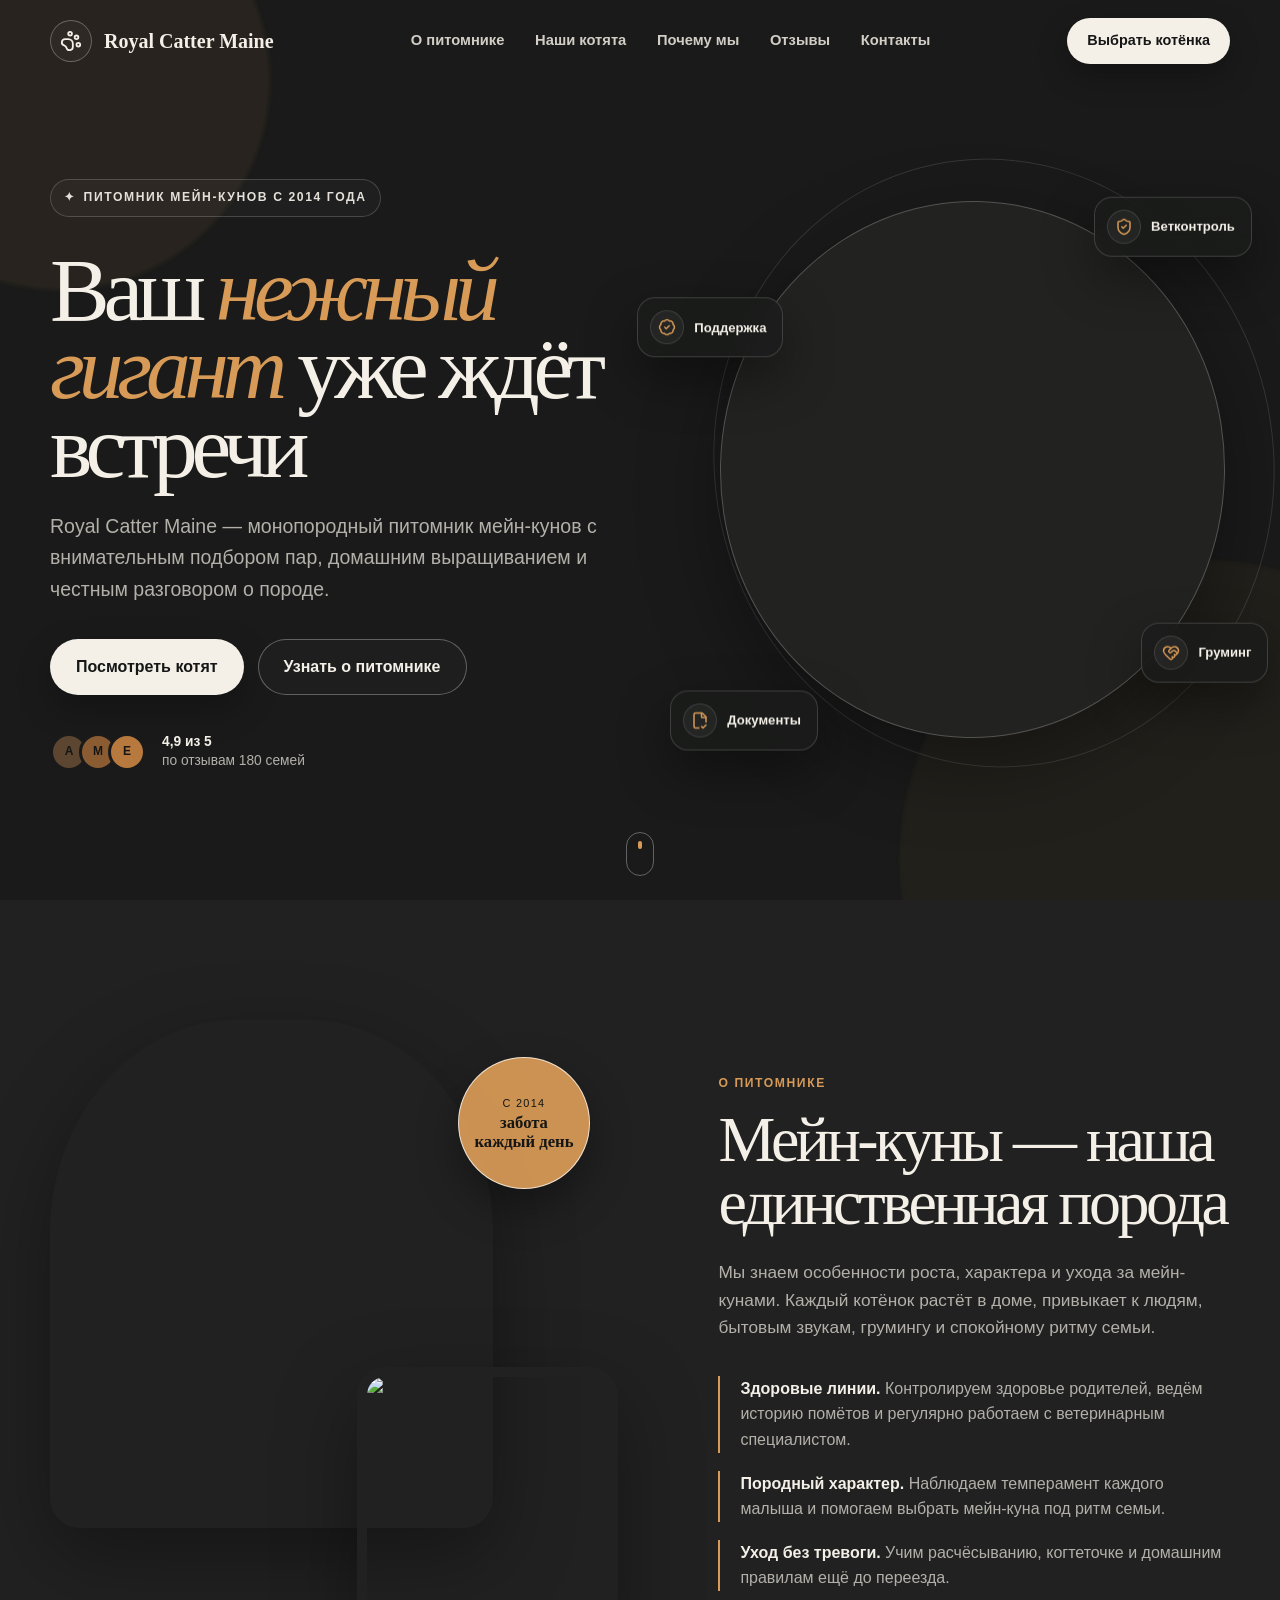
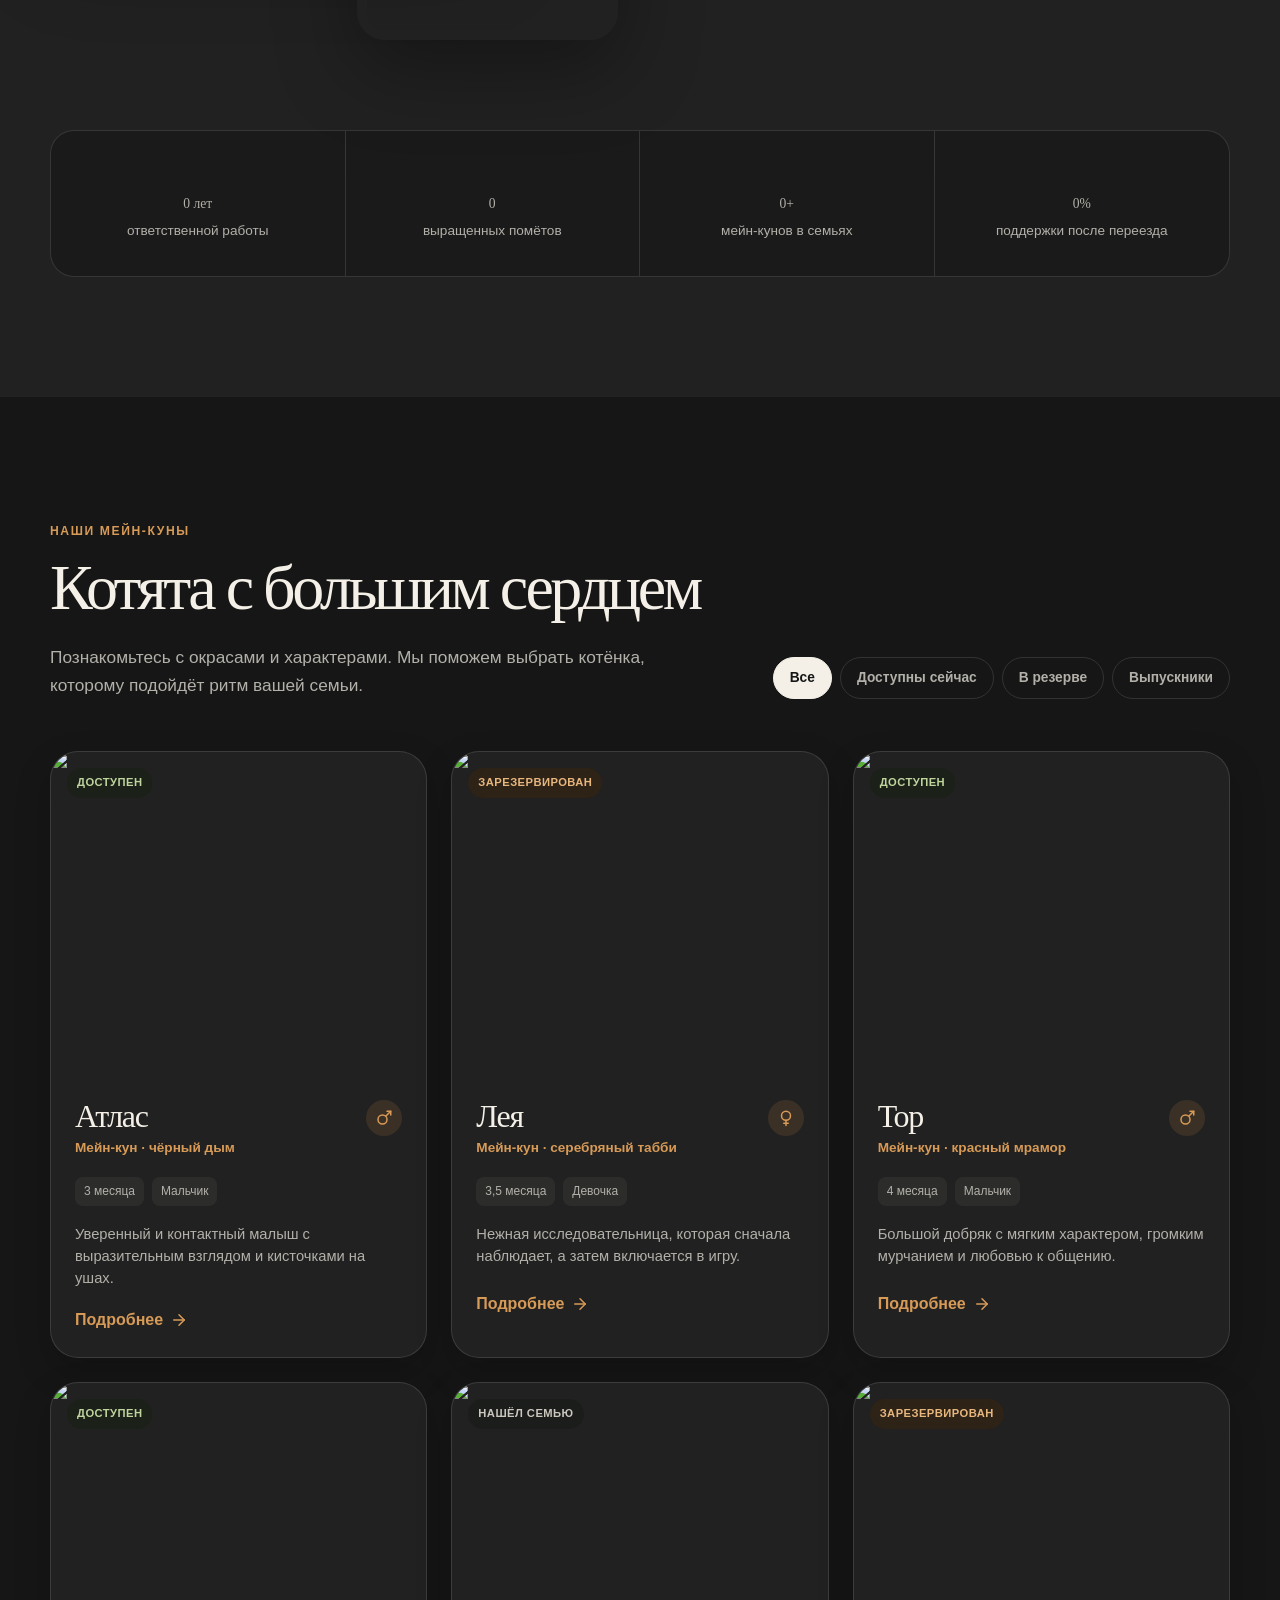
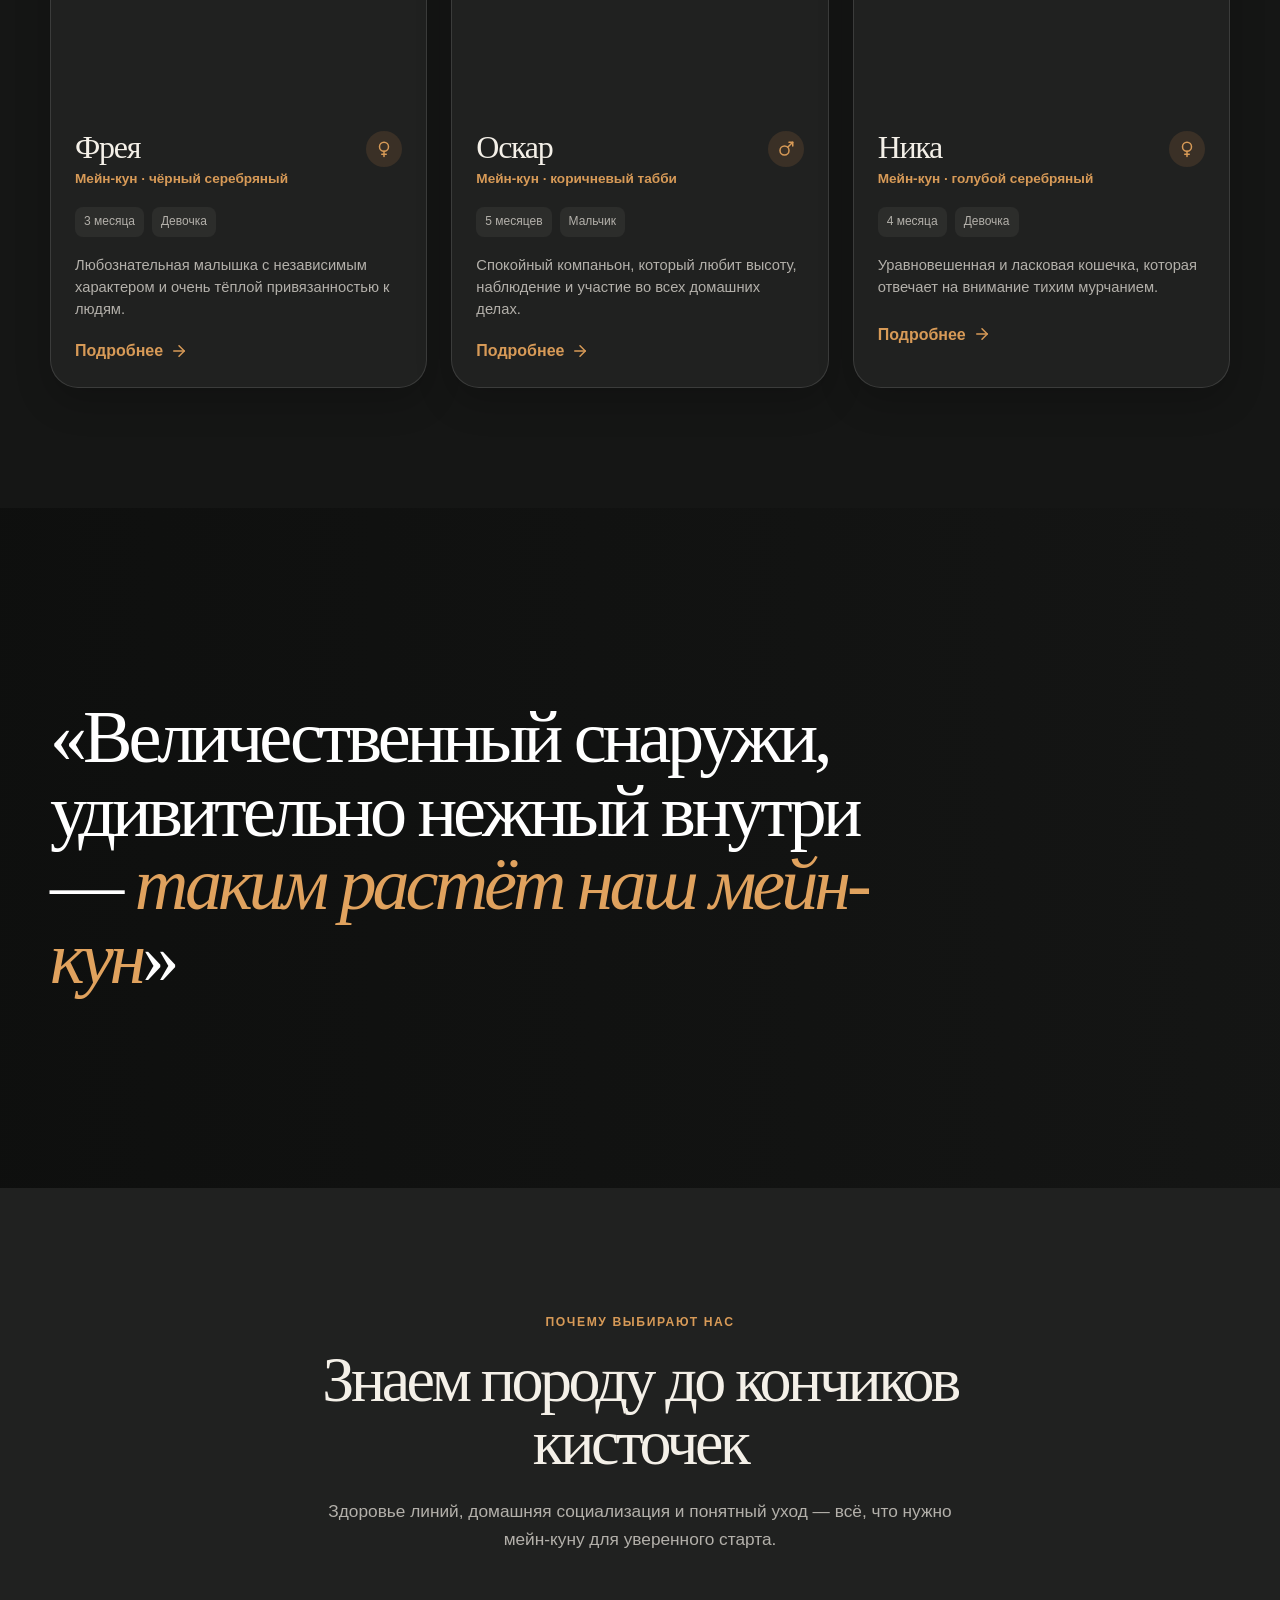
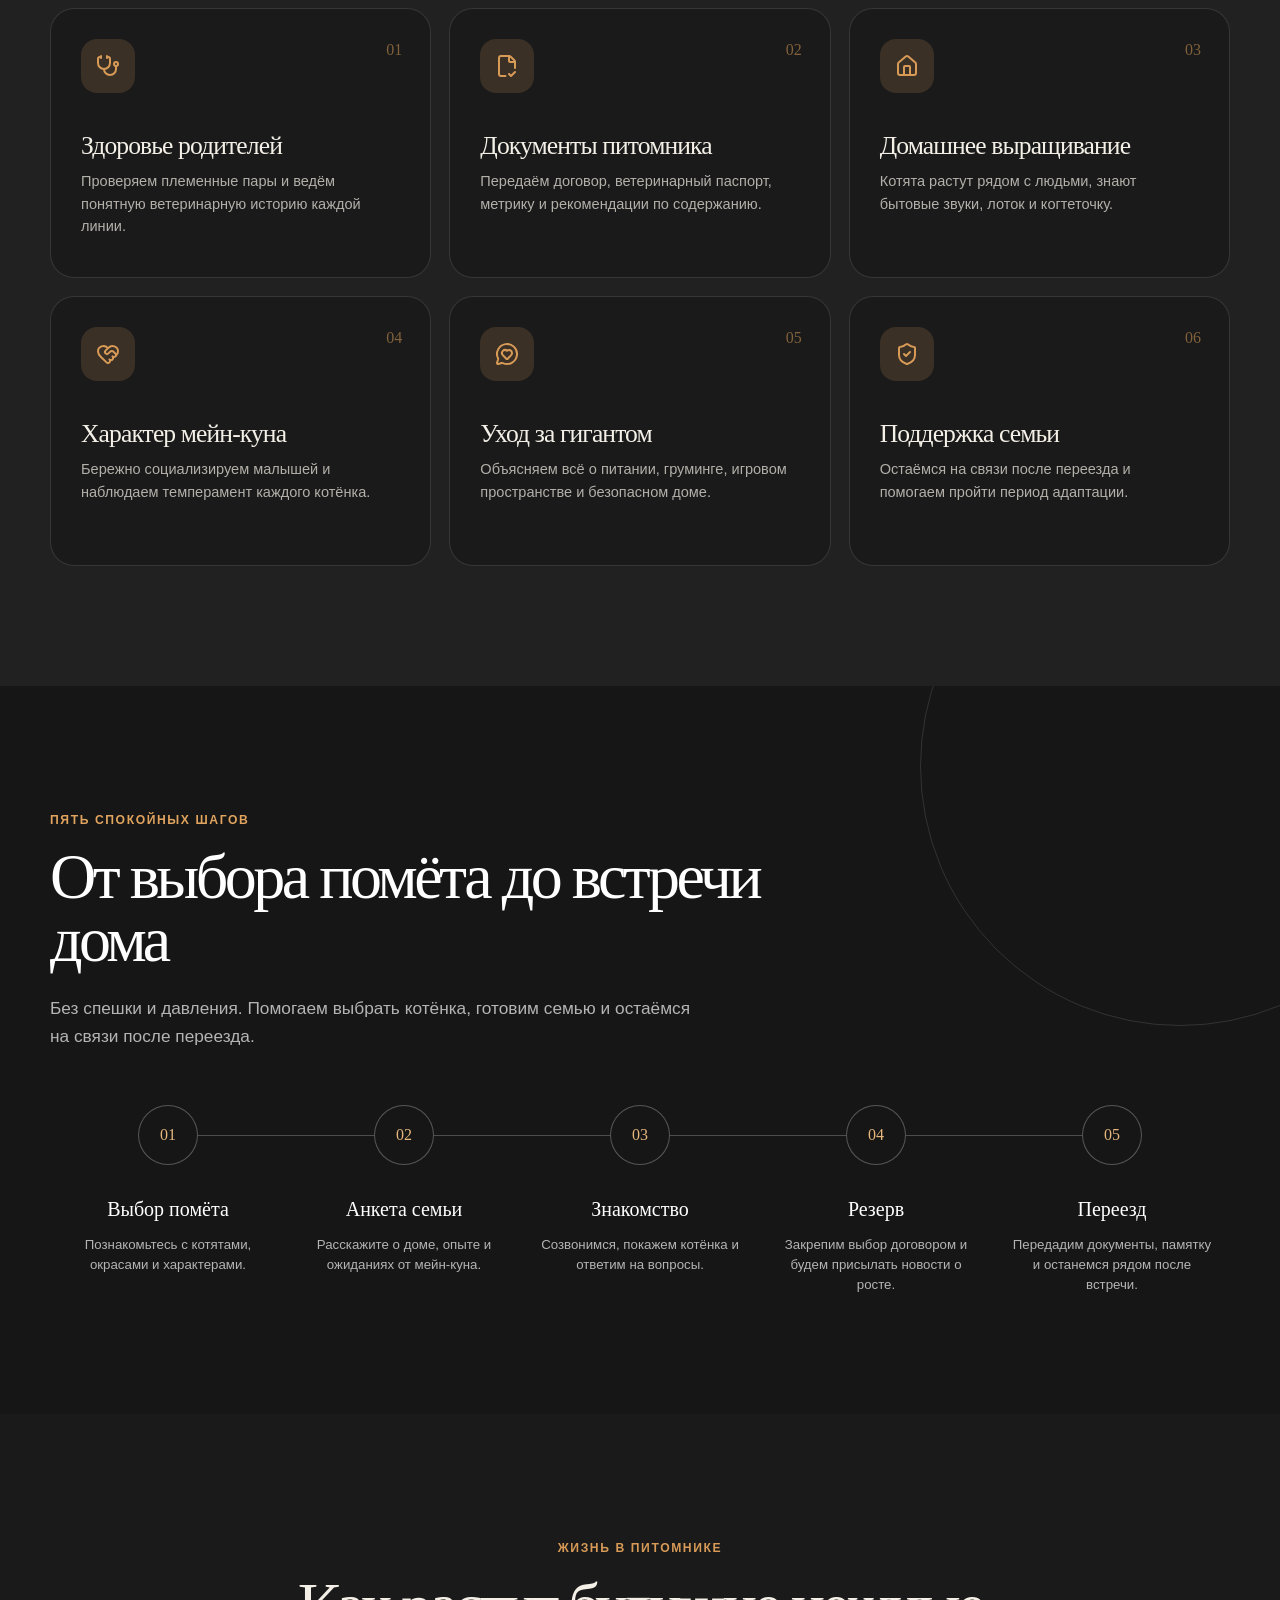
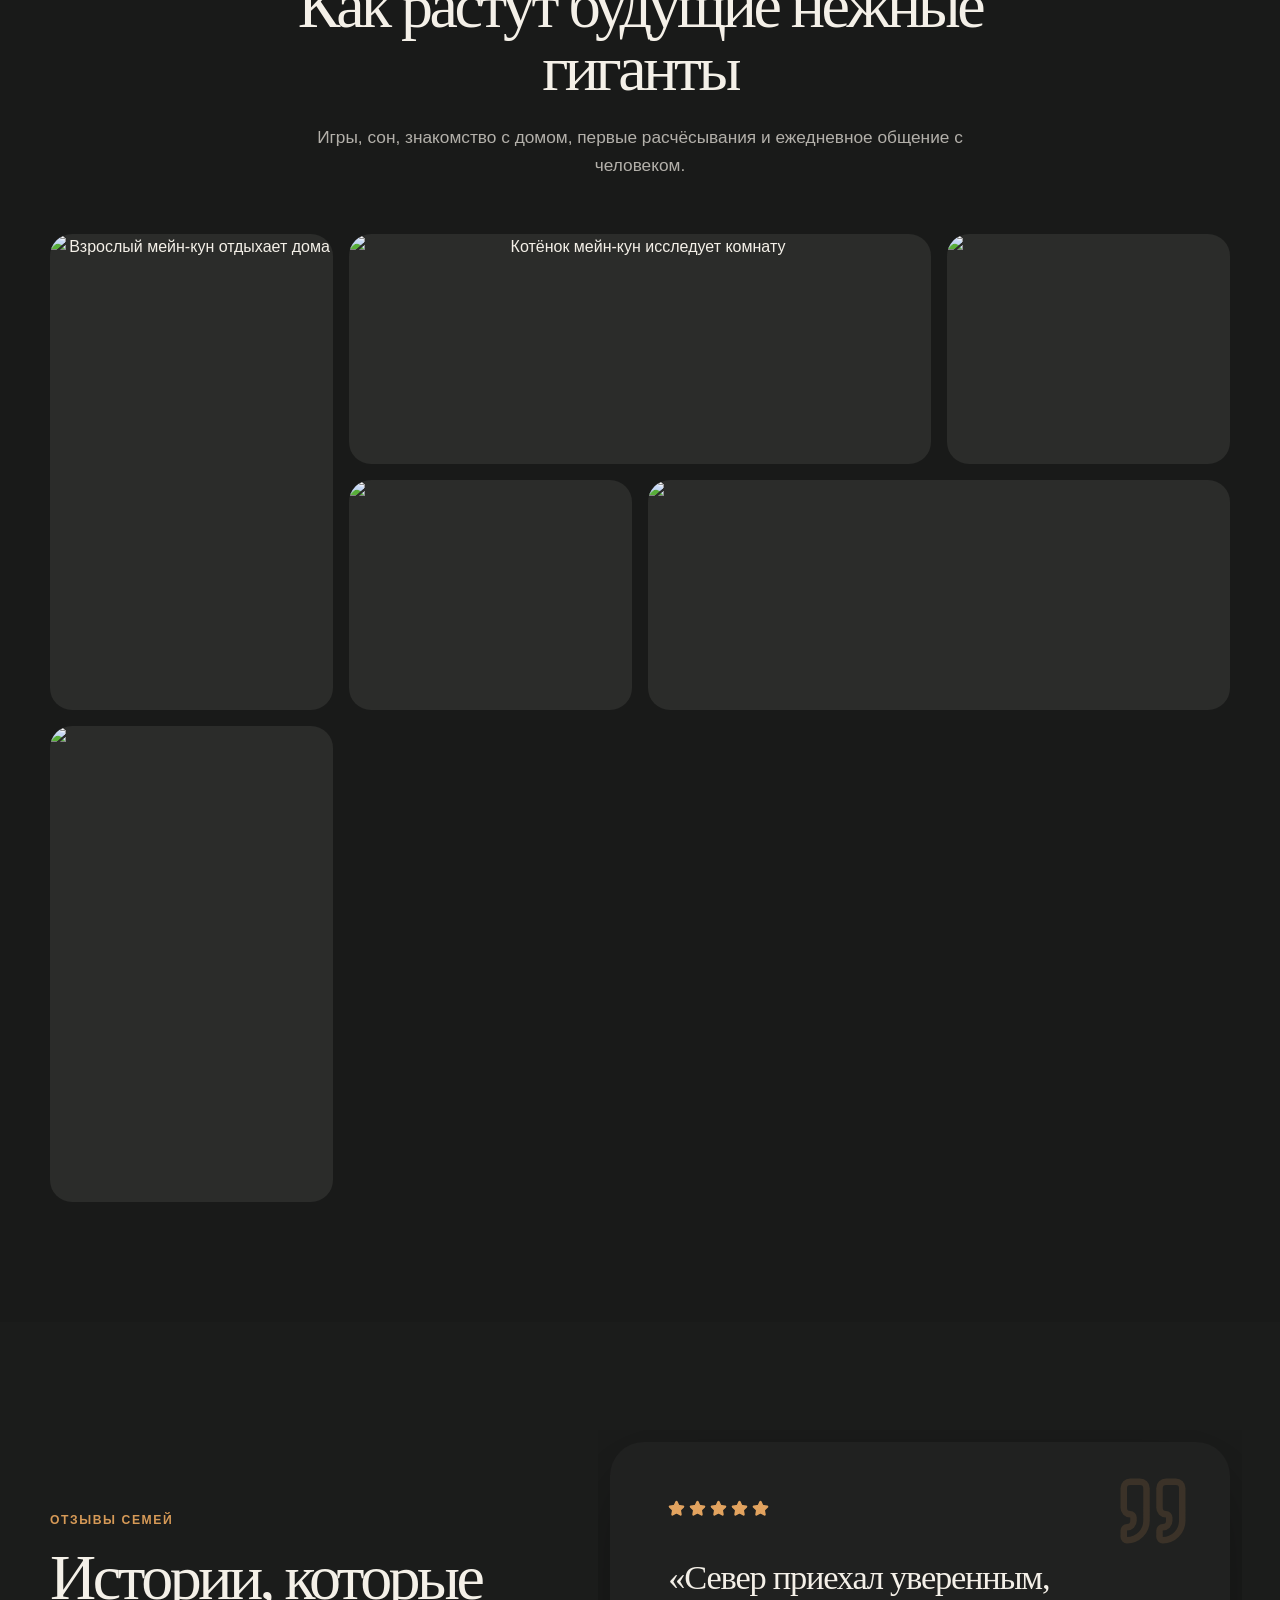
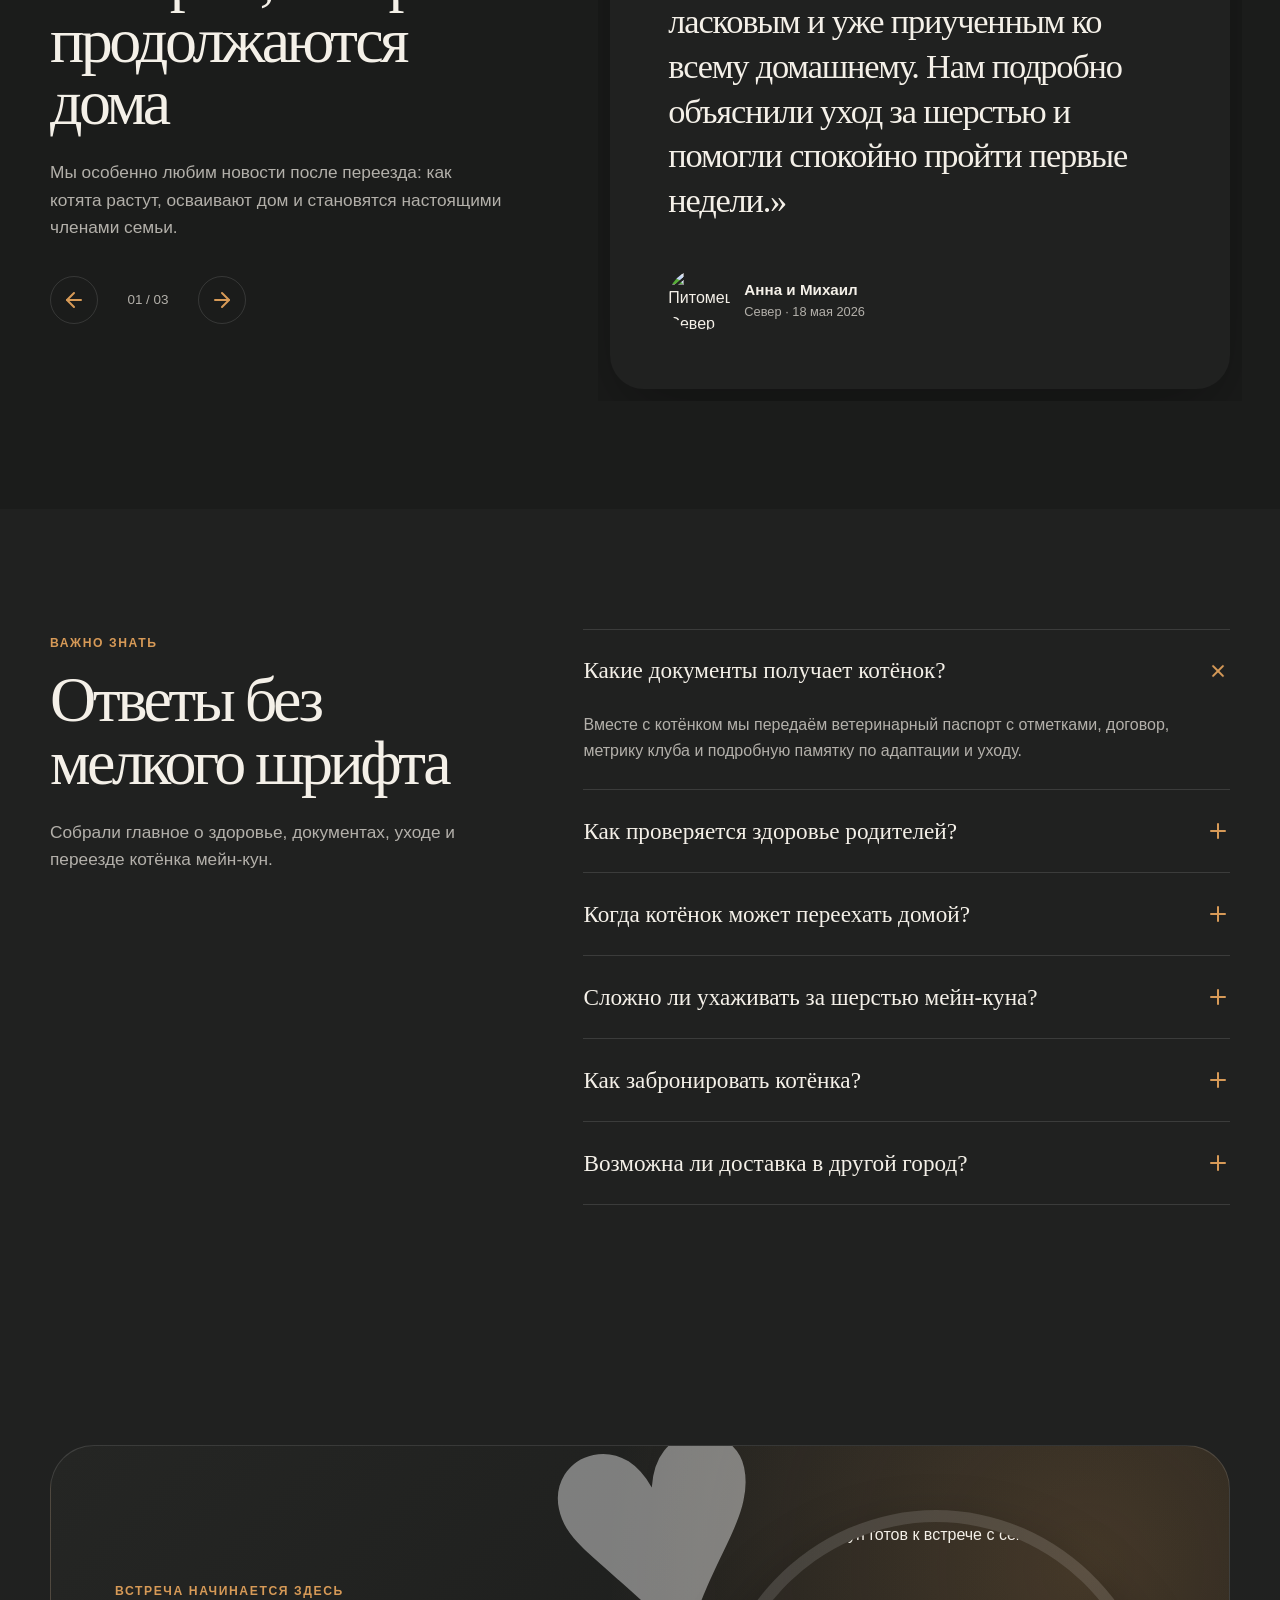
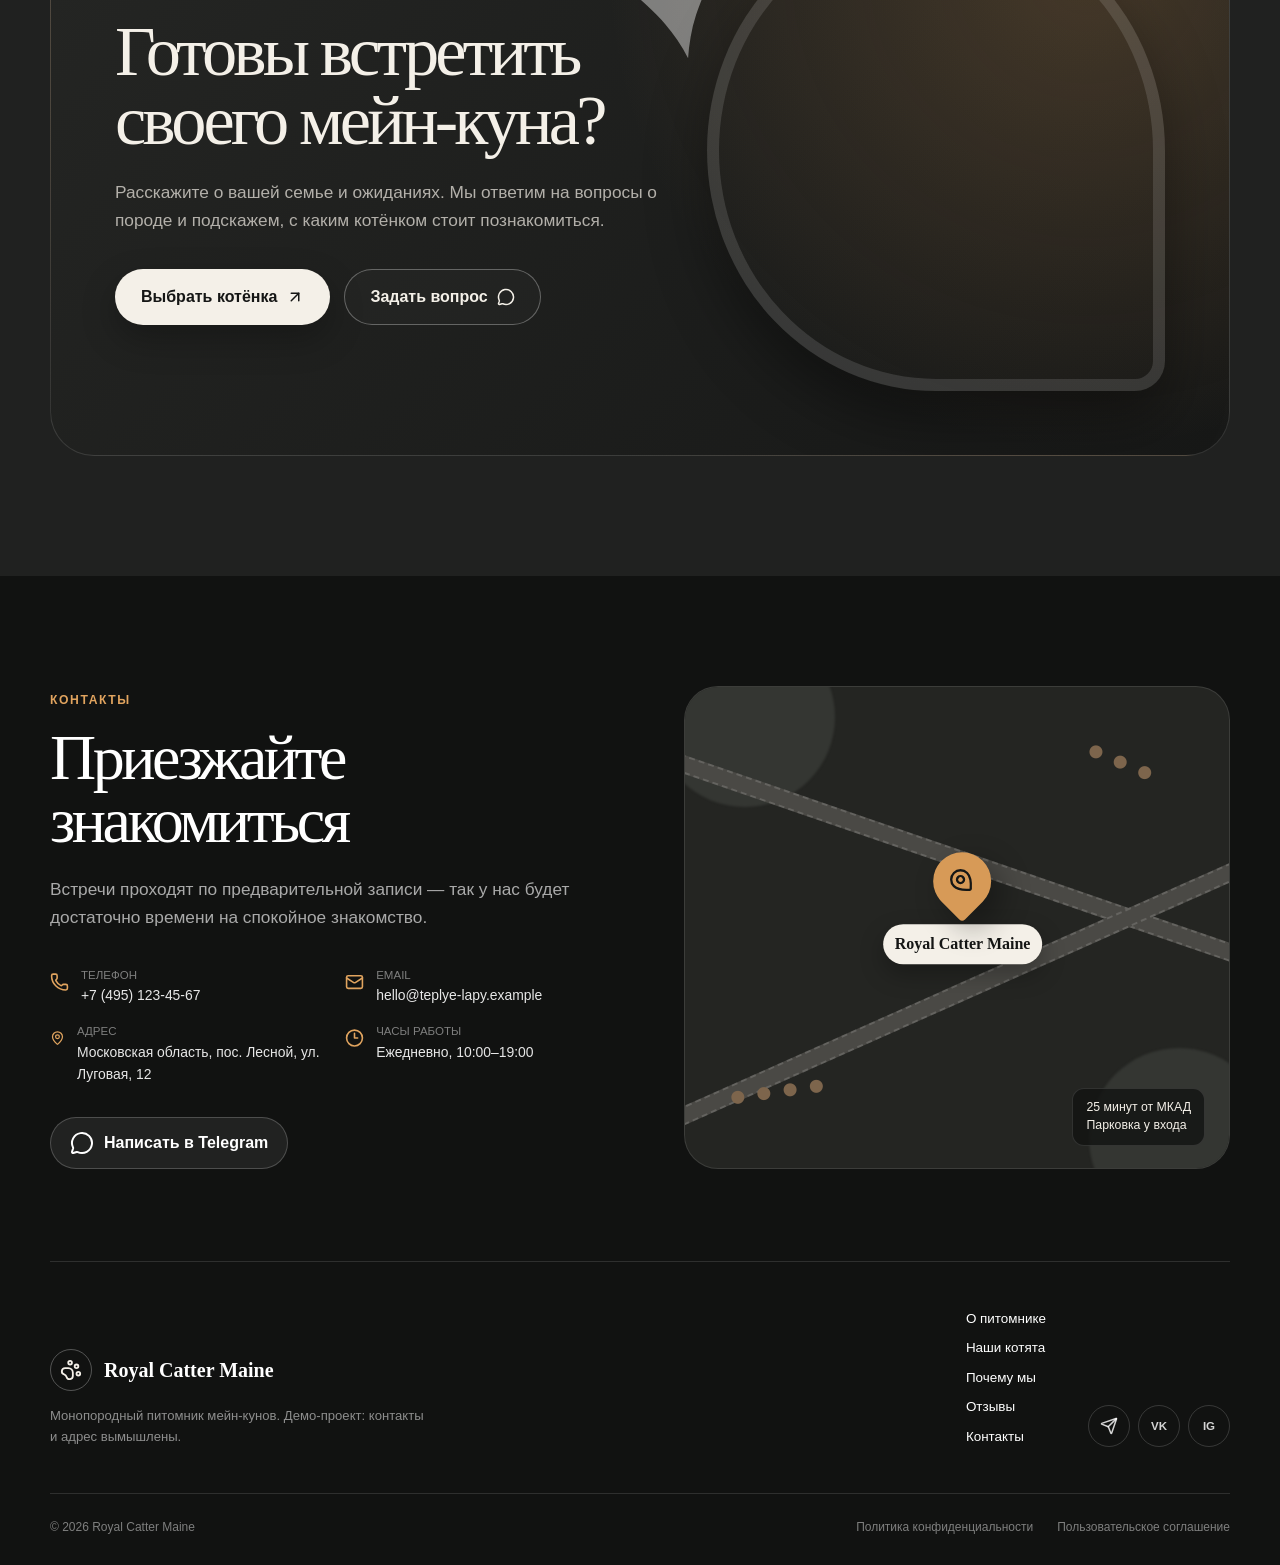
==== index.html @ 8b3bff28 "Deploy Royal Catter Maine" ====
<!DOCTYPE html><html lang="ru"><head><meta charSet="utf-8"/><meta name="viewport" content="width=device-width, initial-scale=1"/><link rel="preload" as="image" href="https://images.unsplash.com/photo-1641824974472-c140c0a6e0ed?auto=format&amp;fit=crop&amp;w=1600&amp;q=90"/><link rel="stylesheet" href="/_next/static/chunks/3-qk1vy43hjuf.css" data-precedence="next"/><link rel="preload" as="script" fetchPriority="low" href="/_next/static/chunks/0j26lma3aa78p.js"/><script src="/_next/static/chunks/0e05ajtoclg9b.js" async=""></script><script src="/_next/static/chunks/0fvlzhjak4cjh.js" async=""></script><script src="/_next/static/chunks/3pox9vfazaclk.js" async=""></script><script src="/_next/static/chunks/turbopack-35wu3i5xh6fse.js" async=""></script><script src="/_next/static/chunks/0infu542v4ts_.js" async=""></script><script src="/_next/static/chunks/0fu4-wo-bkxs1.js" async=""></script><script src="/_next/static/chunks/42aediyfk06_d.js" async=""></script><script src="/_next/static/chunks/0hacoaced9e3k.js" async=""></script><title>Royal Catter Maine — питомник мейн-кунов</title><meta name="description" content="Монопородный питомник мейн-кунов: здоровые линии, домашнее выращивание, документы и поддержка семьи после переезда котёнка."/><meta name="keywords" content="питомник мейн-кунов,котята мейн-кун,мейн-кун,Maine Coon,Royal Catter Maine"/><meta property="og:title" content="Royal Catter Maine — питомник мейн-кунов"/><meta property="og:description" content="Познакомьтесь с котятами мейн-кун и выберите своего нежного гиганта."/><meta property="og:locale" content="ru_RU"/><meta property="og:image" content="https://patheticpassion34-hue.github.io/royal-catter-maine-preview.png"/><meta property="og:image:width" content="1731"/><meta property="og:image:height" content="909"/><meta property="og:image:alt" content="Royal Catter Maine — питомник мейн-кунов"/><meta property="og:type" content="website"/><meta name="twitter:card" content="summary_large_image"/><meta name="twitter:title" content="Royal Catter Maine — питомник мейн-кунов"/><meta name="twitter:description" content="Монопородный питомник мейн-кунов с домашним выращиванием котят."/><meta name="twitter:image" content="https://patheticpassion34-hue.github.io/royal-catter-maine-preview.png"/><link rel="icon" href="/icon.svg"/><script src="/_next/static/chunks/0cz1d0mv5g_q7.js" noModule=""></script></head><body><div hidden=""><!--$--><!--/$--></div><header class="site-header "><div class="container header-inner"><a class="brand" aria-label="Royal Catter Maine — питомник мейн-кунов, на главную" href="#top"><span class="brand-mark"><svg xmlns="http://www.w3.org/2000/svg" width="22" height="22" viewBox="0 0 24 24" fill="none" stroke="currentColor" stroke-width="2" stroke-linecap="round" stroke-linejoin="round" class="lucide lucide-paw-print" aria-hidden="true"><circle cx="11" cy="4" r="2"></circle><circle cx="18" cy="8" r="2"></circle><circle cx="20" cy="16" r="2"></circle><path d="M9 10a5 5 0 0 1 5 5v3.5a3.5 3.5 0 0 1-6.84 1.045Q6.52 17.48 4.46 16.84A3.5 3.5 0 0 1 5.5 10Z"></path></svg></span><span>Royal Catter Maine</span></a><nav class="desktop-nav" aria-label="Основная навигация"><a href="#about">О питомнике</a><a href="#pets">Наши котята</a><a href="#why-us">Почему мы</a><a href="#reviews">Отзывы</a><a href="#contacts">Контакты</a></nav><a class="header-cta" href="#pets">Выбрать котёнка</a><button class="menu-button" type="button" aria-label="Открыть меню" aria-expanded="false" aria-controls="mobile-navigation"><svg xmlns="http://www.w3.org/2000/svg" width="24" height="24" viewBox="0 0 24 24" fill="none" stroke="currentColor" stroke-width="2" stroke-linecap="round" stroke-linejoin="round" class="lucide lucide-menu" aria-hidden="true"><path d="M4 5h16"></path><path d="M4 12h16"></path><path d="M4 19h16"></path></svg></button></div></header><main><section class="hero" id="top"><div class="hero-blob hero-blob-one" aria-hidden="true"></div><div class="hero-blob hero-blob-two" aria-hidden="true"></div><div class="container hero-grid"><div class="hero-copy" style="opacity:0;transform:translateY(28px)"><span class="eyebrow hero-eyebrow"><span aria-hidden="true">✦</span> Питомник мейн-кунов с 2014 года</span><h1>Ваш <em>нежный гигант</em> уже ждёт встречи</h1><p>Royal Catter Maine — монопородный питомник мейн-кунов с внимательным подбором пар, домашним выращиванием и честным разговором о породе.</p><div class="hero-actions"><div class="magnetic-wrap " style="transform:none"><a class="button button-primary" href="#pets">Посмотреть котят</a></div><div class="magnetic-wrap " style="transform:none"><a class="button button-secondary" href="#about">Узнать о питомнике</a></div></div><div class="hero-trust"><div class="avatar-stack" aria-hidden="true"><span>А</span><span>М</span><span>Е</span></div><p><strong>4,9 из 5</strong><br/>по отзывам 180 семей</p></div></div><div class="hero-visual" style="opacity:0;transform:scale(0.94) rotate(2deg)"><div class="hero-image-frame"><img alt="Взрослый мейн-кун из питомника Royal Catter Maine" decoding="async" data-nimg="fill" style="position:absolute;height:100%;width:100%;left:0;top:0;right:0;bottom:0;color:transparent" src="https://images.unsplash.com/photo-1641824974472-c140c0a6e0ed?auto=format&amp;fit=crop&amp;w=1600&amp;q=90"/></div><div class="hero-orbit" aria-hidden="true"></div><div class="floating-card floating-card-1"><span><svg xmlns="http://www.w3.org/2000/svg" width="18" height="18" viewBox="0 0 24 24" fill="none" stroke="currentColor" stroke-width="2" stroke-linecap="round" stroke-linejoin="round" class="lucide lucide-shield-check" aria-hidden="true"><path d="M20 13c0 5-3.5 7.5-7.66 8.95a1 1 0 0 1-.67-.01C7.5 20.5 4 18 4 13V6a1 1 0 0 1 1-1c2 0 4.5-1.2 6.24-2.72a1.17 1.17 0 0 1 1.52 0C14.51 3.81 17 5 19 5a1 1 0 0 1 1 1z"></path><path d="m9 12 2 2 4-4"></path></svg></span>Ветконтроль</div><div class="floating-card floating-card-2"><span><svg xmlns="http://www.w3.org/2000/svg" width="18" height="18" viewBox="0 0 24 24" fill="none" stroke="currentColor" stroke-width="2" stroke-linecap="round" stroke-linejoin="round" class="lucide lucide-file-check-corner" aria-hidden="true"><path d="M10.5 22H6a2 2 0 0 1-2-2V4a2 2 0 0 1 2-2h8a2.4 2.4 0 0 1 1.706.706l3.588 3.588A2.4 2.4 0 0 1 20 8v6"></path><path d="M14 2v5a1 1 0 0 0 1 1h5"></path><path d="m14 20 2 2 4-4"></path></svg></span>Документы</div><div class="floating-card floating-card-3"><span><svg xmlns="http://www.w3.org/2000/svg" width="18" height="18" viewBox="0 0 24 24" fill="none" stroke="currentColor" stroke-width="2" stroke-linecap="round" stroke-linejoin="round" class="lucide lucide-heart-handshake" aria-hidden="true"><path d="M19.414 14.414C21 12.828 22 11.5 22 9.5a5.5 5.5 0 0 0-9.591-3.676.6.6 0 0 1-.818.001A5.5 5.5 0 0 0 2 9.5c0 2.3 1.5 4 3 5.5l5.535 5.362a2 2 0 0 0 2.879.052 2.12 2.12 0 0 0-.004-3 2.124 2.124 0 1 0 3-3 2.124 2.124 0 0 0 3.004 0 2 2 0 0 0 0-2.828l-1.881-1.882a2.41 2.41 0 0 0-3.409 0l-1.71 1.71a2 2 0 0 1-2.828 0 2 2 0 0 1 0-2.828l2.823-2.762"></path></svg></span>Груминг</div><div class="floating-card floating-card-4"><span><svg xmlns="http://www.w3.org/2000/svg" width="18" height="18" viewBox="0 0 24 24" fill="none" stroke="currentColor" stroke-width="2" stroke-linecap="round" stroke-linejoin="round" class="lucide lucide-badge-check" aria-hidden="true"><path d="M3.85 8.62a4 4 0 0 1 4.78-4.77 4 4 0 0 1 6.74 0 4 4 0 0 1 4.78 4.78 4 4 0 0 1 0 6.74 4 4 0 0 1-4.77 4.78 4 4 0 0 1-6.75 0 4 4 0 0 1-4.78-4.77 4 4 0 0 1 0-6.76Z"></path><path d="m9 12 2 2 4-4"></path></svg></span>Поддержка</div></div></div><a class="scroll-indicator" href="#about" aria-label="Прокрутить к разделу о питомнике"><span aria-hidden="true"></span></a></section><section class="section about" id="about"><div class="container"><div class="about-grid"><div class="about-gallery" aria-label="Условия в питомнике"><div class="about-image about-image-main" style="opacity:0;transform:translateY(28px)"><img alt="Котёнок мейн-кун растёт в домашней обстановке" loading="lazy" decoding="async" data-nimg="fill" style="position:absolute;height:100%;width:100%;left:0;top:0;right:0;bottom:0;color:transparent" src="https://images.unsplash.com/photo-1672694978993-327567c82682?auto=format&amp;fit=crop&amp;w=1400&amp;q=85"/></div><div class="about-image about-image-small" style="opacity:0;transform:translateY(28px)"><img alt="Серебряный мейн-кун с породными кисточками на ушах" loading="lazy" decoding="async" data-nimg="fill" style="position:absolute;height:100%;width:100%;left:0;top:0;right:0;bottom:0;color:transparent" src="https://images.unsplash.com/photo-1768917459172-72af863dd4a1?auto=format&amp;fit=crop&amp;w=900&amp;q=85"/></div><div class="about-stamp" aria-label="Ответственный питомник с 2014 года"><span>с 2014</span><strong>забота<br/>каждый день</strong></div></div><div class="about-copy"><div class="section-heading section-heading-left" style="opacity:0;transform:translateY(28px)"><span class="eyebrow">О питомнике</span><h2>Мейн-куны — наша единственная порода</h2><p>Мы знаем особенности роста, характера и ухода за мейн-кунами. Каждый котёнок растёт в доме, привыкает к людям, бытовым звукам, грумингу и спокойному ритму семьи.</p></div><div class="about-values" style="opacity:0;transform:translateY(28px)"><p><strong>Здоровые линии.</strong> Контролируем здоровье родителей, ведём историю помётов и регулярно работаем с ветеринарным специалистом.</p><p><strong>Породный характер.</strong> Наблюдаем темперамент каждого малыша и помогаем выбрать мейн-куна под ритм семьи.</p><p><strong>Уход без тревоги.</strong> Учим расчёсыванию, когтеточке и домашним правилам ещё до переезда.</p></div></div></div><div class="stats-grid" aria-label="Питомник в цифрах"><div class="stat-card" style="opacity:0;transform:translateY(20px)"><strong><span>0<!-- --> лет</span></strong><span>ответственной работы</span></div><div class="stat-card" style="opacity:0;transform:translateY(20px)"><strong><span>0</span></strong><span>выращенных помётов</span></div><div class="stat-card" style="opacity:0;transform:translateY(20px)"><strong><span>0<!-- -->+</span></strong><span>мейн-кунов в семьях</span></div><div class="stat-card" style="opacity:0;transform:translateY(20px)"><strong><span>0<!-- -->%</span></strong><span>поддержки после переезда</span></div></div></div></section><section class="section pets-section" id="pets"><div class="container"><div class="pets-topline"><div class="section-heading section-heading-left" style="opacity:0;transform:translateY(28px)"><span class="eyebrow">Наши мейн-куны</span><h2>Котята с большим сердцем</h2><p>Познакомьтесь с окрасами и характерами. Мы поможем выбрать котёнка, которому подойдёт ритм вашей семьи.</p></div><div class="pet-filters" aria-label="Фильтр котят"><button type="button" class="active" aria-pressed="true">Все</button><button type="button" class="" aria-pressed="false">Доступны сейчас</button><button type="button" class="" aria-pressed="false">В резерве</button><button type="button" class="" aria-pressed="false">Выпускники</button></div></div><div class="pets-grid"><article class="pet-card" style="opacity:1;transform:none"><div class="pet-image"><img alt="Атлас, Мейн-кун · чёрный дым" loading="lazy" decoding="async" data-nimg="fill" style="position:absolute;height:100%;width:100%;left:0;top:0;right:0;bottom:0;object-position:50% 42%;color:transparent" src="https://images.unsplash.com/photo-1570101654776-8b5aede7eff7?auto=format&amp;fit=crop&amp;w=1200&amp;q=85"/><span class="pet-status status-available">Доступен</span><div class="pet-hover-info" aria-hidden="true">Любит быть рядом с человеком, спокойно относится к грумингу, приучен к лотку и когтеточке.</div></div><div class="pet-card-body"><div class="pet-title-row"><div><h3>Атлас</h3><p>Мейн-кун · чёрный дым</p></div><span class="gender-icon" aria-label="Мальчик"><svg xmlns="http://www.w3.org/2000/svg" width="18" height="18" viewBox="0 0 24 24" fill="none" stroke="currentColor" stroke-width="2" stroke-linecap="round" stroke-linejoin="round" class="lucide lucide-mars" aria-hidden="true"><path d="M16 3h5v5"></path><path d="m21 3-6.75 6.75"></path><circle cx="10" cy="14" r="6"></circle></svg></span></div><div class="pet-meta"><span>3 месяца</span><span>Мальчик</span></div><p class="pet-description">Уверенный и контактный малыш с выразительным взглядом и кисточками на ушах.</p><button class="pet-more" type="button">Подробнее <svg xmlns="http://www.w3.org/2000/svg" width="18" height="18" viewBox="0 0 24 24" fill="none" stroke="currentColor" stroke-width="2" stroke-linecap="round" stroke-linejoin="round" class="lucide lucide-arrow-right" aria-hidden="true"><path d="M5 12h14"></path><path d="m12 5 7 7-7 7"></path></svg></button></div></article><article class="pet-card" style="opacity:1;transform:none"><div class="pet-image"><img alt="Лея, Мейн-кун · серебряный табби" loading="lazy" decoding="async" data-nimg="fill" style="position:absolute;height:100%;width:100%;left:0;top:0;right:0;bottom:0;color:transparent" src="https://images.unsplash.com/photo-1768917459172-72af863dd4a1?auto=format&amp;fit=crop&amp;w=1200&amp;q=85"/><span class="pet-status status-reserved">Зарезервирован</span><div class="pet-hover-info" aria-hidden="true">Хорошо ладит с детьми, любит игровые комплексы и быстро осваивается в новом пространстве.</div></div><div class="pet-card-body"><div class="pet-title-row"><div><h3>Лея</h3><p>Мейн-кун · серебряный табби</p></div><span class="gender-icon" aria-label="Девочка"><svg xmlns="http://www.w3.org/2000/svg" width="18" height="18" viewBox="0 0 24 24" fill="none" stroke="currentColor" stroke-width="2" stroke-linecap="round" stroke-linejoin="round" class="lucide lucide-venus" aria-hidden="true"><path d="M12 15v7"></path><path d="M9 19h6"></path><circle cx="12" cy="9" r="6"></circle></svg></span></div><div class="pet-meta"><span>3,5 месяца</span><span>Девочка</span></div><p class="pet-description">Нежная исследовательница, которая сначала наблюдает, а затем включается в игру.</p><button class="pet-more" type="button">Подробнее <svg xmlns="http://www.w3.org/2000/svg" width="18" height="18" viewBox="0 0 24 24" fill="none" stroke="currentColor" stroke-width="2" stroke-linecap="round" stroke-linejoin="round" class="lucide lucide-arrow-right" aria-hidden="true"><path d="M5 12h14"></path><path d="m12 5 7 7-7 7"></path></svg></button></div></article><article class="pet-card" style="opacity:1;transform:none"><div class="pet-image"><img alt="Тор, Мейн-кун · красный мрамор" loading="lazy" decoding="async" data-nimg="fill" style="position:absolute;height:100%;width:100%;left:0;top:0;right:0;bottom:0;color:transparent" src="https://images.unsplash.com/photo-1550921482-1dfcceed3452?auto=format&amp;fit=crop&amp;w=1200&amp;q=85"/><span class="pet-status status-available">Доступен</span><div class="pet-hover-info" aria-hidden="true">Активный, но деликатный. Обожает удочки, тоннели и спокойные вечерние игры рядом с семьёй.</div></div><div class="pet-card-body"><div class="pet-title-row"><div><h3>Тор</h3><p>Мейн-кун · красный мрамор</p></div><span class="gender-icon" aria-label="Мальчик"><svg xmlns="http://www.w3.org/2000/svg" width="18" height="18" viewBox="0 0 24 24" fill="none" stroke="currentColor" stroke-width="2" stroke-linecap="round" stroke-linejoin="round" class="lucide lucide-mars" aria-hidden="true"><path d="M16 3h5v5"></path><path d="m21 3-6.75 6.75"></path><circle cx="10" cy="14" r="6"></circle></svg></span></div><div class="pet-meta"><span>4 месяца</span><span>Мальчик</span></div><p class="pet-description">Большой добряк с мягким характером, громким мурчанием и любовью к общению.</p><button class="pet-more" type="button">Подробнее <svg xmlns="http://www.w3.org/2000/svg" width="18" height="18" viewBox="0 0 24 24" fill="none" stroke="currentColor" stroke-width="2" stroke-linecap="round" stroke-linejoin="round" class="lucide lucide-arrow-right" aria-hidden="true"><path d="M5 12h14"></path><path d="m12 5 7 7-7 7"></path></svg></button></div></article><article class="pet-card" style="opacity:1;transform:none"><div class="pet-image"><img alt="Фрея, Мейн-кун · чёрный серебряный" loading="lazy" decoding="async" data-nimg="fill" style="position:absolute;height:100%;width:100%;left:0;top:0;right:0;bottom:0;color:transparent" src="https://images.unsplash.com/photo-1548747373-c0c41c1ac9bb?auto=format&amp;fit=crop&amp;w=1200&amp;q=85"/><span class="pet-status status-available">Доступен</span><div class="pet-hover-info" aria-hidden="true">Уверенно пользуется лотком и когтеточкой, знакома с бытовыми звуками и расчёсыванием.</div></div><div class="pet-card-body"><div class="pet-title-row"><div><h3>Фрея</h3><p>Мейн-кун · чёрный серебряный</p></div><span class="gender-icon" aria-label="Девочка"><svg xmlns="http://www.w3.org/2000/svg" width="18" height="18" viewBox="0 0 24 24" fill="none" stroke="currentColor" stroke-width="2" stroke-linecap="round" stroke-linejoin="round" class="lucide lucide-venus" aria-hidden="true"><path d="M12 15v7"></path><path d="M9 19h6"></path><circle cx="12" cy="9" r="6"></circle></svg></span></div><div class="pet-meta"><span>3 месяца</span><span>Девочка</span></div><p class="pet-description">Любознательная малышка с независимым характером и очень тёплой привязанностью к людям.</p><button class="pet-more" type="button">Подробнее <svg xmlns="http://www.w3.org/2000/svg" width="18" height="18" viewBox="0 0 24 24" fill="none" stroke="currentColor" stroke-width="2" stroke-linecap="round" stroke-linejoin="round" class="lucide lucide-arrow-right" aria-hidden="true"><path d="M5 12h14"></path><path d="m12 5 7 7-7 7"></path></svg></button></div></article><article class="pet-card" style="opacity:1;transform:none"><div class="pet-image"><img alt="Оскар, Мейн-кун · коричневый табби" loading="lazy" decoding="async" data-nimg="fill" style="position:absolute;height:100%;width:100%;left:0;top:0;right:0;bottom:0;color:transparent" src="https://images.unsplash.com/photo-1641824974472-c140c0a6e0ed?auto=format&amp;fit=crop&amp;w=1200&amp;q=85"/><span class="pet-status status-home">Нашёл семью</span><div class="pet-hover-info" aria-hidden="true">Оскар уже переехал домой. Его анкета остаётся здесь как пример наших выпускников.</div></div><div class="pet-card-body"><div class="pet-title-row"><div><h3>Оскар</h3><p>Мейн-кун · коричневый табби</p></div><span class="gender-icon" aria-label="Мальчик"><svg xmlns="http://www.w3.org/2000/svg" width="18" height="18" viewBox="0 0 24 24" fill="none" stroke="currentColor" stroke-width="2" stroke-linecap="round" stroke-linejoin="round" class="lucide lucide-mars" aria-hidden="true"><path d="M16 3h5v5"></path><path d="m21 3-6.75 6.75"></path><circle cx="10" cy="14" r="6"></circle></svg></span></div><div class="pet-meta"><span>5 месяцев</span><span>Мальчик</span></div><p class="pet-description">Спокойный компаньон, который любит высоту, наблюдение и участие во всех домашних делах.</p><button class="pet-more" type="button">Подробнее <svg xmlns="http://www.w3.org/2000/svg" width="18" height="18" viewBox="0 0 24 24" fill="none" stroke="currentColor" stroke-width="2" stroke-linecap="round" stroke-linejoin="round" class="lucide lucide-arrow-right" aria-hidden="true"><path d="M5 12h14"></path><path d="m12 5 7 7-7 7"></path></svg></button></div></article><article class="pet-card" style="opacity:1;transform:none"><div class="pet-image"><img alt="Ника, Мейн-кун · голубой серебряный" loading="lazy" decoding="async" data-nimg="fill" style="position:absolute;height:100%;width:100%;left:0;top:0;right:0;bottom:0;color:transparent" src="https://images.unsplash.com/photo-1551197600-d3782114566e?auto=format&amp;fit=crop&amp;w=1200&amp;q=85"/><span class="pet-status status-reserved">Зарезервирован</span><div class="pet-hover-info" aria-hidden="true">Любит людей, уверенно чувствует себя на руках и спокойно переносит регулярный уход за шерстью.</div></div><div class="pet-card-body"><div class="pet-title-row"><div><h3>Ника</h3><p>Мейн-кун · голубой серебряный</p></div><span class="gender-icon" aria-label="Девочка"><svg xmlns="http://www.w3.org/2000/svg" width="18" height="18" viewBox="0 0 24 24" fill="none" stroke="currentColor" stroke-width="2" stroke-linecap="round" stroke-linejoin="round" class="lucide lucide-venus" aria-hidden="true"><path d="M12 15v7"></path><path d="M9 19h6"></path><circle cx="12" cy="9" r="6"></circle></svg></span></div><div class="pet-meta"><span>4 месяца</span><span>Девочка</span></div><p class="pet-description">Уравновешенная и ласковая кошечка, которая отвечает на внимание тихим мурчанием.</p><button class="pet-more" type="button">Подробнее <svg xmlns="http://www.w3.org/2000/svg" width="18" height="18" viewBox="0 0 24 24" fill="none" stroke="currentColor" stroke-width="2" stroke-linecap="round" stroke-linejoin="round" class="lucide lucide-arrow-right" aria-hidden="true"><path d="M5 12h14"></path><path d="m12 5 7 7-7 7"></path></svg></button></div></article></div></div></section><section class="emotional-section" aria-label="Наша философия"><div class="emotional-image" style="transform:translateY(-8%)"><img alt="Мейн-кун отдыхает рядом с человеком дома" loading="lazy" decoding="async" data-nimg="fill" style="position:absolute;height:100%;width:100%;left:0;top:0;right:0;bottom:0;color:transparent" src="https://images.unsplash.com/photo-1774921664982-61313ebe06cc?auto=format&amp;fit=crop&amp;w=1800&amp;q=90"/></div><div class="emotional-overlay"></div><div class="container emotional-content"><p style="opacity:0;transform:translateY(24px)">«Величественный снаружи, удивительно нежный внутри —<em> таким растёт наш мейн-кун</em>»</p></div></section><section class="section benefits-section" id="why-us"><div class="container"><div class="section-heading section-heading-center" style="opacity:0;transform:translateY(28px)"><span class="eyebrow">Почему выбирают нас</span><h2>Знаем породу до кончиков кисточек</h2><p>Здоровье линий, домашняя социализация и понятный уход — всё, что нужно мейн-куну для уверенного старта.</p></div><div class="benefits-grid"><article class="benefit-card" style="opacity:0;transform:translateY(24px)"><span class="benefit-icon"><svg xmlns="http://www.w3.org/2000/svg" width="24" height="24" viewBox="0 0 24 24" fill="none" stroke="currentColor" stroke-width="2" stroke-linecap="round" stroke-linejoin="round" class="lucide lucide-stethoscope" aria-hidden="true"><path d="M11 2v2"></path><path d="M5 2v2"></path><path d="M5 3H4a2 2 0 0 0-2 2v4a6 6 0 0 0 12 0V5a2 2 0 0 0-2-2h-1"></path><path d="M8 15a6 6 0 0 0 12 0v-3"></path><circle cx="20" cy="10" r="2"></circle></svg></span><span class="benefit-number">0<!-- -->1</span><h3>Здоровье родителей</h3><p>Проверяем племенные пары и ведём понятную ветеринарную историю каждой линии.</p></article><article class="benefit-card" style="opacity:0;transform:translateY(24px)"><span class="benefit-icon"><svg xmlns="http://www.w3.org/2000/svg" width="24" height="24" viewBox="0 0 24 24" fill="none" stroke="currentColor" stroke-width="2" stroke-linecap="round" stroke-linejoin="round" class="lucide lucide-file-check-corner" aria-hidden="true"><path d="M10.5 22H6a2 2 0 0 1-2-2V4a2 2 0 0 1 2-2h8a2.4 2.4 0 0 1 1.706.706l3.588 3.588A2.4 2.4 0 0 1 20 8v6"></path><path d="M14 2v5a1 1 0 0 0 1 1h5"></path><path d="m14 20 2 2 4-4"></path></svg></span><span class="benefit-number">0<!-- -->2</span><h3>Документы питомника</h3><p>Передаём договор, ветеринарный паспорт, метрику и рекомендации по содержанию.</p></article><article class="benefit-card" style="opacity:0;transform:translateY(24px)"><span class="benefit-icon"><svg xmlns="http://www.w3.org/2000/svg" width="24" height="24" viewBox="0 0 24 24" fill="none" stroke="currentColor" stroke-width="2" stroke-linecap="round" stroke-linejoin="round" class="lucide lucide-house" aria-hidden="true"><path d="M15 21v-8a1 1 0 0 0-1-1h-4a1 1 0 0 0-1 1v8"></path><path d="M3 10a2 2 0 0 1 .709-1.528l7-6a2 2 0 0 1 2.582 0l7 6A2 2 0 0 1 21 10v9a2 2 0 0 1-2 2H5a2 2 0 0 1-2-2z"></path></svg></span><span class="benefit-number">0<!-- -->3</span><h3>Домашнее выращивание</h3><p>Котята растут рядом с людьми, знают бытовые звуки, лоток и когтеточку.</p></article><article class="benefit-card" style="opacity:0;transform:translateY(24px)"><span class="benefit-icon"><svg xmlns="http://www.w3.org/2000/svg" width="24" height="24" viewBox="0 0 24 24" fill="none" stroke="currentColor" stroke-width="2" stroke-linecap="round" stroke-linejoin="round" class="lucide lucide-heart-handshake" aria-hidden="true"><path d="M19.414 14.414C21 12.828 22 11.5 22 9.5a5.5 5.5 0 0 0-9.591-3.676.6.6 0 0 1-.818.001A5.5 5.5 0 0 0 2 9.5c0 2.3 1.5 4 3 5.5l5.535 5.362a2 2 0 0 0 2.879.052 2.12 2.12 0 0 0-.004-3 2.124 2.124 0 1 0 3-3 2.124 2.124 0 0 0 3.004 0 2 2 0 0 0 0-2.828l-1.881-1.882a2.41 2.41 0 0 0-3.409 0l-1.71 1.71a2 2 0 0 1-2.828 0 2 2 0 0 1 0-2.828l2.823-2.762"></path></svg></span><span class="benefit-number">0<!-- -->4</span><h3>Характер мейн-куна</h3><p>Бережно социализируем малышей и наблюдаем темперамент каждого котёнка.</p></article><article class="benefit-card" style="opacity:0;transform:translateY(24px)"><span class="benefit-icon"><svg xmlns="http://www.w3.org/2000/svg" width="24" height="24" viewBox="0 0 24 24" fill="none" stroke="currentColor" stroke-width="2" stroke-linecap="round" stroke-linejoin="round" class="lucide lucide-message-circle-heart" aria-hidden="true"><path d="M2.992 16.342a2 2 0 0 1 .094 1.167l-1.065 3.29a1 1 0 0 0 1.236 1.168l3.413-.998a2 2 0 0 1 1.099.092 10 10 0 1 0-4.777-4.719"></path><path d="M7.828 13.07A3 3 0 0 1 12 8.764a3 3 0 0 1 5.004 2.224 3 3 0 0 1-.832 2.083l-3.447 3.62a1 1 0 0 1-1.45-.001z"></path></svg></span><span class="benefit-number">0<!-- -->5</span><h3>Уход за гигантом</h3><p>Объясняем всё о питании, груминге, игровом пространстве и безопасном доме.</p></article><article class="benefit-card" style="opacity:0;transform:translateY(24px)"><span class="benefit-icon"><svg xmlns="http://www.w3.org/2000/svg" width="24" height="24" viewBox="0 0 24 24" fill="none" stroke="currentColor" stroke-width="2" stroke-linecap="round" stroke-linejoin="round" class="lucide lucide-shield-check" aria-hidden="true"><path d="M20 13c0 5-3.5 7.5-7.66 8.95a1 1 0 0 1-.67-.01C7.5 20.5 4 18 4 13V6a1 1 0 0 1 1-1c2 0 4.5-1.2 6.24-2.72a1.17 1.17 0 0 1 1.52 0C14.51 3.81 17 5 19 5a1 1 0 0 1 1 1z"></path><path d="m9 12 2 2 4-4"></path></svg></span><span class="benefit-number">0<!-- -->6</span><h3>Поддержка семьи</h3><p>Остаёмся на связи после переезда и помогаем пройти период адаптации.</p></article></div></div></section><section class="section process-section" id="process"><div class="container"><div class="section-heading section-heading-left" style="opacity:0;transform:translateY(28px)"><span class="eyebrow">Пять спокойных шагов</span><h2>От выбора помёта до встречи дома</h2><p>Без спешки и давления. Помогаем выбрать котёнка, готовим семью и остаёмся на связи после переезда.</p></div><ol class="timeline"><li><div class="timeline-card" style="opacity:0;transform:translateY(28px)"><span class="timeline-number">01</span><h3>Выбор помёта</h3><p>Познакомьтесь с котятами, окрасами и характерами.</p></div></li><li><div class="timeline-card" style="opacity:0;transform:translateY(28px)"><span class="timeline-number">02</span><h3>Анкета семьи</h3><p>Расскажите о доме, опыте и ожиданиях от мейн-куна.</p></div></li><li><div class="timeline-card" style="opacity:0;transform:translateY(28px)"><span class="timeline-number">03</span><h3>Знакомство</h3><p>Созвонимся, покажем котёнка и ответим на вопросы.</p></div></li><li><div class="timeline-card" style="opacity:0;transform:translateY(28px)"><span class="timeline-number">04</span><h3>Резерв</h3><p>Закрепим выбор договором и будем присылать новости о росте.</p></div></li><li><div class="timeline-card" style="opacity:0;transform:translateY(28px)"><span class="timeline-number">05</span><h3>Переезд</h3><p>Передадим документы, памятку и останемся рядом после встречи.</p></div></li></ol></div></section><section class="section gallery-section" id="gallery"><div class="container"><div class="section-heading section-heading-center" style="opacity:0;transform:translateY(28px)"><span class="eyebrow">Жизнь в питомнике</span><h2>Как растут будущие нежные гиганты</h2><p>Игры, сон, знакомство с домом, первые расчёсывания и ежедневное общение с человеком.</p></div><div class="masonry-gallery"><button type="button" class="gallery-item gallery-tall" aria-label="Открыть фото: Взрослый мейн-кун отдыхает дома" style="opacity:0;transform:translateY(20px)"><img alt="Взрослый мейн-кун отдыхает дома" loading="lazy" decoding="async" data-nimg="fill" style="position:absolute;height:100%;width:100%;left:0;top:0;right:0;bottom:0;color:transparent" src="https://images.unsplash.com/photo-1774921664982-61313ebe06cc?auto=format&amp;fit=crop&amp;w=1200&amp;q=85"/><span class="gallery-expand"><svg xmlns="http://www.w3.org/2000/svg" width="18" height="18" viewBox="0 0 24 24" fill="none" stroke="currentColor" stroke-width="2" stroke-linecap="round" stroke-linejoin="round" class="lucide lucide-expand" aria-hidden="true"><path d="m15 15 6 6"></path><path d="m15 9 6-6"></path><path d="M21 16v5h-5"></path><path d="M21 8V3h-5"></path><path d="M3 16v5h5"></path><path d="m3 21 6-6"></path><path d="M3 8V3h5"></path><path d="M9 9 3 3"></path></svg></span></button><button type="button" class="gallery-item gallery-wide" aria-label="Открыть фото: Котёнок мейн-кун исследует комнату" style="opacity:0;transform:translateY(20px)"><img alt="Котёнок мейн-кун исследует комнату" loading="lazy" decoding="async" data-nimg="fill" style="position:absolute;height:100%;width:100%;left:0;top:0;right:0;bottom:0;color:transparent" src="https://images.unsplash.com/photo-1672694978993-327567c82682?auto=format&amp;fit=crop&amp;w=1200&amp;q=85"/><span class="gallery-expand"><svg xmlns="http://www.w3.org/2000/svg" width="18" height="18" viewBox="0 0 24 24" fill="none" stroke="currentColor" stroke-width="2" stroke-linecap="round" stroke-linejoin="round" class="lucide lucide-expand" aria-hidden="true"><path d="m15 15 6 6"></path><path d="m15 9 6-6"></path><path d="M21 16v5h-5"></path><path d="M21 8V3h-5"></path><path d="M3 16v5h5"></path><path d="m3 21 6-6"></path><path d="M3 8V3h5"></path><path d="M9 9 3 3"></path></svg></span></button><button type="button" class="gallery-item " aria-label="Открыть фото: Маленький мейн-кун в домашней обстановке" style="opacity:0;transform:translateY(20px)"><img alt="Маленький мейн-кун в домашней обстановке" loading="lazy" decoding="async" data-nimg="fill" style="position:absolute;height:100%;width:100%;left:0;top:0;right:0;bottom:0;color:transparent" src="https://images.unsplash.com/photo-1570101654776-8b5aede7eff7?auto=format&amp;fit=crop&amp;w=1200&amp;q=85"/><span class="gallery-expand"><svg xmlns="http://www.w3.org/2000/svg" width="18" height="18" viewBox="0 0 24 24" fill="none" stroke="currentColor" stroke-width="2" stroke-linecap="round" stroke-linejoin="round" class="lucide lucide-expand" aria-hidden="true"><path d="m15 15 6 6"></path><path d="m15 9 6-6"></path><path d="M21 16v5h-5"></path><path d="M21 8V3h-5"></path><path d="M3 16v5h5"></path><path d="m3 21 6-6"></path><path d="M3 8V3h5"></path><path d="M9 9 3 3"></path></svg></span></button><button type="button" class="gallery-item " aria-label="Открыть фото: Серебряный мейн-кун с зелёными глазами" style="opacity:0;transform:translateY(20px)"><img alt="Серебряный мейн-кун с зелёными глазами" loading="lazy" decoding="async" data-nimg="fill" style="position:absolute;height:100%;width:100%;left:0;top:0;right:0;bottom:0;color:transparent" src="https://images.unsplash.com/photo-1768917459172-72af863dd4a1?auto=format&amp;fit=crop&amp;w=1200&amp;q=85"/><span class="gallery-expand"><svg xmlns="http://www.w3.org/2000/svg" width="18" height="18" viewBox="0 0 24 24" fill="none" stroke="currentColor" stroke-width="2" stroke-linecap="round" stroke-linejoin="round" class="lucide lucide-expand" aria-hidden="true"><path d="m15 15 6 6"></path><path d="m15 9 6-6"></path><path d="M21 16v5h-5"></path><path d="M21 8V3h-5"></path><path d="M3 16v5h5"></path><path d="m3 21 6-6"></path><path d="M3 8V3h5"></path><path d="M9 9 3 3"></path></svg></span></button><button type="button" class="gallery-item gallery-wide" aria-label="Открыть фото: Коричневый мейн-кун крупным планом" style="opacity:0;transform:translateY(20px)"><img alt="Коричневый мейн-кун крупным планом" loading="lazy" decoding="async" data-nimg="fill" style="position:absolute;height:100%;width:100%;left:0;top:0;right:0;bottom:0;color:transparent" src="https://images.unsplash.com/photo-1550921482-1dfcceed3452?auto=format&amp;fit=crop&amp;w=1200&amp;q=85"/><span class="gallery-expand"><svg xmlns="http://www.w3.org/2000/svg" width="18" height="18" viewBox="0 0 24 24" fill="none" stroke="currentColor" stroke-width="2" stroke-linecap="round" stroke-linejoin="round" class="lucide lucide-expand" aria-hidden="true"><path d="m15 15 6 6"></path><path d="m15 9 6-6"></path><path d="M21 16v5h-5"></path><path d="M21 8V3h-5"></path><path d="M3 16v5h5"></path><path d="m3 21 6-6"></path><path d="M3 8V3h5"></path><path d="M9 9 3 3"></path></svg></span></button><button type="button" class="gallery-item gallery-tall" aria-label="Открыть фото: Портрет взрослого мейн-куна" style="opacity:0;transform:translateY(20px)"><img alt="Портрет взрослого мейн-куна" loading="lazy" decoding="async" data-nimg="fill" style="position:absolute;height:100%;width:100%;left:0;top:0;right:0;bottom:0;color:transparent" src="https://images.unsplash.com/photo-1641824974472-c140c0a6e0ed?auto=format&amp;fit=crop&amp;w=1200&amp;q=85"/><span class="gallery-expand"><svg xmlns="http://www.w3.org/2000/svg" width="18" height="18" viewBox="0 0 24 24" fill="none" stroke="currentColor" stroke-width="2" stroke-linecap="round" stroke-linejoin="round" class="lucide lucide-expand" aria-hidden="true"><path d="m15 15 6 6"></path><path d="m15 9 6-6"></path><path d="M21 16v5h-5"></path><path d="M21 8V3h-5"></path><path d="M3 16v5h5"></path><path d="m3 21 6-6"></path><path d="M3 8V3h5"></path><path d="M9 9 3 3"></path></svg></span></button></div></div></section><section class="section reviews-section" id="reviews"><div class="container reviews-grid"><div class="reviews-intro"><div class="section-heading section-heading-left" style="opacity:0;transform:translateY(28px)"><span class="eyebrow">Отзывы семей</span><h2>Истории, которые продолжаются дома</h2><p>Мы особенно любим новости после переезда: как котята растут, осваивают дом и становятся настоящими членами семьи.</p></div><div class="review-controls"><button type="button" aria-label="Предыдущий отзыв"><svg xmlns="http://www.w3.org/2000/svg" width="24" height="24" viewBox="0 0 24 24" fill="none" stroke="currentColor" stroke-width="2" stroke-linecap="round" stroke-linejoin="round" class="lucide lucide-arrow-left" aria-hidden="true"><path d="m12 19-7-7 7-7"></path><path d="M19 12H5"></path></svg></button><span aria-live="polite">01<!-- --> / <!-- -->03</span><button type="button" aria-label="Следующий отзыв"><svg xmlns="http://www.w3.org/2000/svg" width="24" height="24" viewBox="0 0 24 24" fill="none" stroke="currentColor" stroke-width="2" stroke-linecap="round" stroke-linejoin="round" class="lucide lucide-arrow-right" aria-hidden="true"><path d="M5 12h14"></path><path d="m12 5 7 7-7 7"></path></svg></button></div></div><div class="review-stage" aria-roledescription="карусель отзывов"><article class="review-card" draggable="false" style="opacity:0;transform:translateX(50px);-webkit-touch-callout:none;-webkit-user-select:none;user-select:none;touch-action:pan-y"><svg xmlns="http://www.w3.org/2000/svg" width="24" height="24" viewBox="0 0 24 24" fill="none" stroke="currentColor" stroke-width="2" stroke-linecap="round" stroke-linejoin="round" class="lucide lucide-quote quote-icon" aria-hidden="true"><path d="M16 3a2 2 0 0 0-2 2v6a2 2 0 0 0 2 2 1 1 0 0 1 1 1v1a2 2 0 0 1-2 2 1 1 0 0 0-1 1v2a1 1 0 0 0 1 1 6 6 0 0 0 6-6V5a2 2 0 0 0-2-2z"></path><path d="M5 3a2 2 0 0 0-2 2v6a2 2 0 0 0 2 2 1 1 0 0 1 1 1v1a2 2 0 0 1-2 2 1 1 0 0 0-1 1v2a1 1 0 0 0 1 1 6 6 0 0 0 6-6V5a2 2 0 0 0-2-2z"></path></svg><div class="review-stars" aria-label="Оценка 5 из 5"><svg xmlns="http://www.w3.org/2000/svg" width="17" height="17" viewBox="0 0 24 24" fill="currentColor" stroke="currentColor" stroke-width="2" stroke-linecap="round" stroke-linejoin="round" class="lucide lucide-star" aria-hidden="true"><path d="M11.525 2.295a.53.53 0 0 1 .95 0l2.31 4.679a2.123 2.123 0 0 0 1.595 1.16l5.166.756a.53.53 0 0 1 .294.904l-3.736 3.638a2.123 2.123 0 0 0-.611 1.878l.882 5.14a.53.53 0 0 1-.771.56l-4.618-2.428a2.122 2.122 0 0 0-1.973 0L6.396 21.01a.53.53 0 0 1-.77-.56l.881-5.139a2.122 2.122 0 0 0-.611-1.879L2.16 9.795a.53.53 0 0 1 .294-.906l5.165-.755a2.122 2.122 0 0 0 1.597-1.16z"></path></svg><svg xmlns="http://www.w3.org/2000/svg" width="17" height="17" viewBox="0 0 24 24" fill="currentColor" stroke="currentColor" stroke-width="2" stroke-linecap="round" stroke-linejoin="round" class="lucide lucide-star" aria-hidden="true"><path d="M11.525 2.295a.53.53 0 0 1 .95 0l2.31 4.679a2.123 2.123 0 0 0 1.595 1.16l5.166.756a.53.53 0 0 1 .294.904l-3.736 3.638a2.123 2.123 0 0 0-.611 1.878l.882 5.14a.53.53 0 0 1-.771.56l-4.618-2.428a2.122 2.122 0 0 0-1.973 0L6.396 21.01a.53.53 0 0 1-.77-.56l.881-5.139a2.122 2.122 0 0 0-.611-1.879L2.16 9.795a.53.53 0 0 1 .294-.906l5.165-.755a2.122 2.122 0 0 0 1.597-1.16z"></path></svg><svg xmlns="http://www.w3.org/2000/svg" width="17" height="17" viewBox="0 0 24 24" fill="currentColor" stroke="currentColor" stroke-width="2" stroke-linecap="round" stroke-linejoin="round" class="lucide lucide-star" aria-hidden="true"><path d="M11.525 2.295a.53.53 0 0 1 .95 0l2.31 4.679a2.123 2.123 0 0 0 1.595 1.16l5.166.756a.53.53 0 0 1 .294.904l-3.736 3.638a2.123 2.123 0 0 0-.611 1.878l.882 5.14a.53.53 0 0 1-.771.56l-4.618-2.428a2.122 2.122 0 0 0-1.973 0L6.396 21.01a.53.53 0 0 1-.77-.56l.881-5.139a2.122 2.122 0 0 0-.611-1.879L2.16 9.795a.53.53 0 0 1 .294-.906l5.165-.755a2.122 2.122 0 0 0 1.597-1.16z"></path></svg><svg xmlns="http://www.w3.org/2000/svg" width="17" height="17" viewBox="0 0 24 24" fill="currentColor" stroke="currentColor" stroke-width="2" stroke-linecap="round" stroke-linejoin="round" class="lucide lucide-star" aria-hidden="true"><path d="M11.525 2.295a.53.53 0 0 1 .95 0l2.31 4.679a2.123 2.123 0 0 0 1.595 1.16l5.166.756a.53.53 0 0 1 .294.904l-3.736 3.638a2.123 2.123 0 0 0-.611 1.878l.882 5.14a.53.53 0 0 1-.771.56l-4.618-2.428a2.122 2.122 0 0 0-1.973 0L6.396 21.01a.53.53 0 0 1-.77-.56l.881-5.139a2.122 2.122 0 0 0-.611-1.879L2.16 9.795a.53.53 0 0 1 .294-.906l5.165-.755a2.122 2.122 0 0 0 1.597-1.16z"></path></svg><svg xmlns="http://www.w3.org/2000/svg" width="17" height="17" viewBox="0 0 24 24" fill="currentColor" stroke="currentColor" stroke-width="2" stroke-linecap="round" stroke-linejoin="round" class="lucide lucide-star" aria-hidden="true"><path d="M11.525 2.295a.53.53 0 0 1 .95 0l2.31 4.679a2.123 2.123 0 0 0 1.595 1.16l5.166.756a.53.53 0 0 1 .294.904l-3.736 3.638a2.123 2.123 0 0 0-.611 1.878l.882 5.14a.53.53 0 0 1-.771.56l-4.618-2.428a2.122 2.122 0 0 0-1.973 0L6.396 21.01a.53.53 0 0 1-.77-.56l.881-5.139a2.122 2.122 0 0 0-.611-1.879L2.16 9.795a.53.53 0 0 1 .294-.906l5.165-.755a2.122 2.122 0 0 0 1.597-1.16z"></path></svg></div><blockquote>«<!-- -->Север приехал уверенным, ласковым и уже приученным ко всему домашнему. Нам подробно объяснили уход за шерстью и помогли спокойно пройти первые недели.<!-- -->»</blockquote><div class="review-author"><div class="review-avatar"><img alt="Питомец Север" loading="lazy" decoding="async" data-nimg="fill" style="position:absolute;height:100%;width:100%;left:0;top:0;right:0;bottom:0;color:transparent" src="https://images.unsplash.com/photo-1551197600-d3782114566e?auto=format&amp;fit=crop&amp;w=800&amp;q=85"/></div><div><strong>Анна и Михаил</strong><span>Север<!-- --> · <!-- -->18 мая 2026</span></div></div></article></div></div></section><section class="section faq-section" id="faq"><div class="container faq-grid"><div class="section-heading section-heading-left" style="opacity:0;transform:translateY(28px)"><span class="eyebrow">Важно знать</span><h2>Ответы без мелкого шрифта</h2><p>Собрали главное о здоровье, документах, уходе и переезде котёнка мейн-кун.</p></div><div class="accordion"><div class="accordion-item open"><h3><button type="button" aria-expanded="true" aria-controls="faq-panel-0"><span>Какие документы получает котёнок?</span><svg xmlns="http://www.w3.org/2000/svg" width="24" height="24" viewBox="0 0 24 24" fill="none" stroke="currentColor" stroke-width="2" stroke-linecap="round" stroke-linejoin="round" class="lucide lucide-plus" aria-hidden="true"><path d="M5 12h14"></path><path d="M12 5v14"></path></svg></button></h3><div id="faq-panel-0" class="accordion-panel" style="height:auto;opacity:1"><p>Вместе с котёнком мы передаём ветеринарный паспорт с отметками, договор, метрику клуба и подробную памятку по адаптации и уходу.</p></div></div><div class="accordion-item "><h3><button type="button" aria-expanded="false" aria-controls="faq-panel-1"><span>Как проверяется здоровье родителей?</span><svg xmlns="http://www.w3.org/2000/svg" width="24" height="24" viewBox="0 0 24 24" fill="none" stroke="currentColor" stroke-width="2" stroke-linecap="round" stroke-linejoin="round" class="lucide lucide-plus" aria-hidden="true"><path d="M5 12h14"></path><path d="M12 5v14"></path></svg></button></h3></div><div class="accordion-item "><h3><button type="button" aria-expanded="false" aria-controls="faq-panel-2"><span>Когда котёнок может переехать домой?</span><svg xmlns="http://www.w3.org/2000/svg" width="24" height="24" viewBox="0 0 24 24" fill="none" stroke="currentColor" stroke-width="2" stroke-linecap="round" stroke-linejoin="round" class="lucide lucide-plus" aria-hidden="true"><path d="M5 12h14"></path><path d="M12 5v14"></path></svg></button></h3></div><div class="accordion-item "><h3><button type="button" aria-expanded="false" aria-controls="faq-panel-3"><span>Сложно ли ухаживать за шерстью мейн-куна?</span><svg xmlns="http://www.w3.org/2000/svg" width="24" height="24" viewBox="0 0 24 24" fill="none" stroke="currentColor" stroke-width="2" stroke-linecap="round" stroke-linejoin="round" class="lucide lucide-plus" aria-hidden="true"><path d="M5 12h14"></path><path d="M12 5v14"></path></svg></button></h3></div><div class="accordion-item "><h3><button type="button" aria-expanded="false" aria-controls="faq-panel-4"><span>Как забронировать котёнка?</span><svg xmlns="http://www.w3.org/2000/svg" width="24" height="24" viewBox="0 0 24 24" fill="none" stroke="currentColor" stroke-width="2" stroke-linecap="round" stroke-linejoin="round" class="lucide lucide-plus" aria-hidden="true"><path d="M5 12h14"></path><path d="M12 5v14"></path></svg></button></h3></div><div class="accordion-item "><h3><button type="button" aria-expanded="false" aria-controls="faq-panel-5"><span>Возможна ли доставка в другой город?</span><svg xmlns="http://www.w3.org/2000/svg" width="24" height="24" viewBox="0 0 24 24" fill="none" stroke="currentColor" stroke-width="2" stroke-linecap="round" stroke-linejoin="round" class="lucide lucide-plus" aria-hidden="true"><path d="M5 12h14"></path><path d="M12 5v14"></path></svg></button></h3></div></div></div></section><section class="section final-cta-section" aria-labelledby="final-cta-title"><div class="container"><div class="final-cta-card"><div class="final-cta-decoration" aria-hidden="true">♥</div><div class="final-cta-copy" style="opacity:0;transform:translateY(28px)"><span class="eyebrow">Встреча начинается здесь</span><h2 id="final-cta-title">Готовы встретить своего мейн-куна?</h2><p>Расскажите о вашей семье и ожиданиях. Мы ответим на вопросы о породе и подскажем, с каким котёнком стоит познакомиться.</p><div class="final-cta-actions"><div class="magnetic-wrap " style="transform:none"><a class="button button-primary" href="#pets">Выбрать котёнка <svg xmlns="http://www.w3.org/2000/svg" width="18" height="18" viewBox="0 0 24 24" fill="none" stroke="currentColor" stroke-width="2" stroke-linecap="round" stroke-linejoin="round" class="lucide lucide-arrow-up-right" aria-hidden="true"><path d="M7 7h10v10"></path><path d="M7 17 17 7"></path></svg></a></div><div class="magnetic-wrap " style="transform:none"><a class="button button-secondary" href="mailto:hello@teplye-lapy.example">Задать вопрос <svg xmlns="http://www.w3.org/2000/svg" width="18" height="18" viewBox="0 0 24 24" fill="none" stroke="currentColor" stroke-width="2" stroke-linecap="round" stroke-linejoin="round" class="lucide lucide-message-circle" aria-hidden="true"><path d="M2.992 16.342a2 2 0 0 1 .094 1.167l-1.065 3.29a1 1 0 0 0 1.236 1.168l3.413-.998a2 2 0 0 1 1.099.092 10 10 0 1 0-4.777-4.719"></path></svg></a></div></div></div><div class="final-cta-image" style="opacity:0;transform:translateY(28px)"><img alt="Котёнок мейн-кун готов к встрече с семьёй" loading="lazy" decoding="async" data-nimg="fill" style="position:absolute;height:100%;width:100%;left:0;top:0;right:0;bottom:0;color:transparent" src="https://images.unsplash.com/photo-1570101654776-8b5aede7eff7?auto=format&amp;fit=crop&amp;w=1200&amp;q=90"/></div></div></div></section></main><footer class="footer" id="contacts"><div class="container"><div class="contact-panel"><div class="contact-copy"><span class="eyebrow">Контакты</span><h2>Приезжайте знакомиться</h2><p>Встречи проходят по предварительной записи — так у нас будет достаточно времени на спокойное знакомство.</p><div class="contact-list"><a href="tel:+74951234567"><svg xmlns="http://www.w3.org/2000/svg" width="24" height="24" viewBox="0 0 24 24" fill="none" stroke="currentColor" stroke-width="2" stroke-linecap="round" stroke-linejoin="round" class="lucide lucide-phone" aria-hidden="true"><path d="M13.832 16.568a1 1 0 0 0 1.213-.303l.355-.465A2 2 0 0 1 17 15h3a2 2 0 0 1 2 2v3a2 2 0 0 1-2 2A18 18 0 0 1 2 4a2 2 0 0 1 2-2h3a2 2 0 0 1 2 2v3a2 2 0 0 1-.8 1.6l-.468.351a1 1 0 0 0-.292 1.233 14 14 0 0 0 6.392 6.384"></path></svg><span><small>Телефон</small>+7 (495) 123-45-67</span></a><a href="mailto:hello@teplye-lapy.example"><svg xmlns="http://www.w3.org/2000/svg" width="24" height="24" viewBox="0 0 24 24" fill="none" stroke="currentColor" stroke-width="2" stroke-linecap="round" stroke-linejoin="round" class="lucide lucide-mail" aria-hidden="true"><path d="m22 7-8.991 5.727a2 2 0 0 1-2.009 0L2 7"></path><rect x="2" y="4" width="20" height="16" rx="2"></rect></svg><span><small>Email</small>hello@teplye-lapy.example</span></a><div><svg xmlns="http://www.w3.org/2000/svg" width="24" height="24" viewBox="0 0 24 24" fill="none" stroke="currentColor" stroke-width="2" stroke-linecap="round" stroke-linejoin="round" class="lucide lucide-map-pin" aria-hidden="true"><path d="M20 10c0 4.993-5.539 10.193-7.399 11.799a1 1 0 0 1-1.202 0C9.539 20.193 4 14.993 4 10a8 8 0 0 1 16 0"></path><circle cx="12" cy="10" r="3"></circle></svg><span><small>Адрес</small>Московская область, пос. Лесной, ул. Луговая, 12</span></div><div><svg xmlns="http://www.w3.org/2000/svg" width="24" height="24" viewBox="0 0 24 24" fill="none" stroke="currentColor" stroke-width="2" stroke-linecap="round" stroke-linejoin="round" class="lucide lucide-clock3 lucide-clock-3" aria-hidden="true"><circle cx="12" cy="12" r="10"></circle><path d="M12 6v6h4"></path></svg><span><small>Часы работы</small>Ежедневно, 10:00–19:00</span></div></div><a class="messenger-button" href="https://t.me/share/url?url=https%3A%2F%2Fpatheticpassion34-hue.github.io&amp;text=%D0%A5%D0%BE%D1%87%D1%83%20%D1%83%D0%B7%D0%BD%D0%B0%D1%82%D1%8C%20%D0%BE%20%D0%BF%D0%B8%D1%82%D0%BE%D0%BC%D1%86%D0%B0%D1%85" target="_blank" rel="noreferrer"><svg xmlns="http://www.w3.org/2000/svg" width="24" height="24" viewBox="0 0 24 24" fill="none" stroke="currentColor" stroke-width="2" stroke-linecap="round" stroke-linejoin="round" class="lucide lucide-message-circle" aria-hidden="true"><path d="M2.992 16.342a2 2 0 0 1 .094 1.167l-1.065 3.29a1 1 0 0 0 1.236 1.168l3.413-.998a2 2 0 0 1 1.099.092 10 10 0 1 0-4.777-4.719"></path></svg> Написать в Telegram</a></div><div class="map-card" aria-label="Схема расположения питомника"><div class="map-road map-road-one" aria-hidden="true"></div><div class="map-road map-road-two" aria-hidden="true"></div><div class="map-forest map-forest-one" aria-hidden="true">•••</div><div class="map-forest map-forest-two" aria-hidden="true">••••</div><div class="map-pin"><svg xmlns="http://www.w3.org/2000/svg" width="24" height="24" viewBox="0 0 24 24" fill="none" stroke="currentColor" stroke-width="2" stroke-linecap="round" stroke-linejoin="round" class="lucide lucide-map-pin" aria-hidden="true"><path d="M20 10c0 4.993-5.539 10.193-7.399 11.799a1 1 0 0 1-1.202 0C9.539 20.193 4 14.993 4 10a8 8 0 0 1 16 0"></path><circle cx="12" cy="10" r="3"></circle></svg><span>Royal Catter Maine</span></div><p>25 минут от МКАД<br/>Парковка у входа</p></div></div><div class="footer-main"><div class="footer-brand"><a class="brand" href="#top"><span class="brand-mark"><svg xmlns="http://www.w3.org/2000/svg" width="22" height="22" viewBox="0 0 24 24" fill="none" stroke="currentColor" stroke-width="2" stroke-linecap="round" stroke-linejoin="round" class="lucide lucide-paw-print" aria-hidden="true"><circle cx="11" cy="4" r="2"></circle><circle cx="18" cy="8" r="2"></circle><circle cx="20" cy="16" r="2"></circle><path d="M9 10a5 5 0 0 1 5 5v3.5a3.5 3.5 0 0 1-6.84 1.045Q6.52 17.48 4.46 16.84A3.5 3.5 0 0 1 5.5 10Z"></path></svg></span><span>Royal Catter Maine</span></a><p>Монопородный питомник мейн-кунов. Демо-проект: контакты и адрес вымышлены.</p></div><nav class="footer-nav" aria-label="Навигация в подвале"><a href="#about">О питомнике</a><a href="#pets">Наши котята</a><a href="#why-us">Почему мы</a><a href="#reviews">Отзывы</a><a href="#contacts">Контакты</a></nav><div class="social-links" aria-label="Социальные сети"><a href="https://t.me" target="_blank" rel="noreferrer" aria-label="Telegram"><svg xmlns="http://www.w3.org/2000/svg" width="24" height="24" viewBox="0 0 24 24" fill="none" stroke="currentColor" stroke-width="2" stroke-linecap="round" stroke-linejoin="round" class="lucide lucide-send" aria-hidden="true"><path d="M14.536 21.686a.5.5 0 0 0 .937-.024l6.5-19a.496.496 0 0 0-.635-.635l-19 6.5a.5.5 0 0 0-.024.937l7.93 3.18a2 2 0 0 1 1.112 1.11z"></path><path d="m21.854 2.147-10.94 10.939"></path></svg></a><a href="https://vk.com" target="_blank" rel="noreferrer" aria-label="ВКонтакте"><span aria-hidden="true">VK</span></a><a href="https://instagram.com" target="_blank" rel="noreferrer" aria-label="Instagram"><span aria-hidden="true">IG</span></a></div></div><div class="footer-bottom"><span>© 2026 Royal Catter Maine</span><div><a href="/privacy">Политика конфиденциальности</a><a href="/terms">Пользовательское соглашение</a></div></div></div></footer><!--$--><!--/$--><script type="application/ld+json">{"@context":"https://schema.org","@type":"LocalBusiness","name":"Royal Catter Maine","description":"Монопородный питомник кошек мейн-кун","telephone":"+7-495-123-45-67","email":"hello@teplye-lapy.example","address":{"@type":"PostalAddress","addressRegion":"Московская область","streetAddress":"пос. Лесной, ул. Луговая, 12","addressCountry":"RU"}}</script><script src="/_next/static/chunks/0j26lma3aa78p.js" id="_R_" async=""></script><script>(self.__next_f=self.__next_f||[]).push([0])</script><script>self.__next_f.push([1,"1:\"$Sreact.fragment\"\n2:I[5569,[\"/_next/static/chunks/0infu542v4ts_.js\",\"/_next/static/chunks/0fu4-wo-bkxs1.js\"],\"default\"]\n3:I[75669,[\"/_next/static/chunks/0infu542v4ts_.js\",\"/_next/static/chunks/0fu4-wo-bkxs1.js\"],\"default\"]\n4:I[70119,[\"/_next/static/chunks/0infu542v4ts_.js\",\"/_next/static/chunks/0fu4-wo-bkxs1.js\",\"/_next/static/chunks/42aediyfk06_d.js\",\"/_next/static/chunks/0hacoaced9e3k.js\"],\"Header\"]\n5:I[92349,[\"/_next/static/chunks/0infu542v4ts_.js\",\"/_next/static/chunks/0fu4-wo-bkxs1.js\",\"/_next/static/chunks/42aediyfk06_d.js\",\"/_next/static/chunks/0hacoaced9e3k.js\"],\"Hero\"]\n6:I[79356,[\"/_next/static/chunks/0infu542v4ts_.js\",\"/_next/static/chunks/0fu4-wo-bkxs1.js\",\"/_next/static/chunks/42aediyfk06_d.js\",\"/_next/static/chunks/0hacoaced9e3k.js\"],\"About\"]\n7:I[99917,[\"/_next/static/chunks/0infu542v4ts_.js\",\"/_next/static/chunks/0fu4-wo-bkxs1.js\",\"/_next/static/chunks/42aediyfk06_d.js\",\"/_next/static/chunks/0hacoaced9e3k.js\"],\"Pets\"]\n8:I[41377,[\"/_next/static/chunks/0infu542v4ts_.js\",\"/_next/static/chunks/0fu4-wo-bkxs1.js\",\"/_next/static/chunks/42aediyfk06_d.js\",\"/_next/static/chunks/0hacoaced9e3k.js\"],\"EmotionalBanner\"]\n9:I[17370,[\"/_next/static/chunks/0infu542v4ts_.js\",\"/_next/static/chunks/0fu4-wo-bkxs1.js\",\"/_next/static/chunks/42aediyfk06_d.js\",\"/_next/static/chunks/0hacoaced9e3k.js\"],\"Benefits\"]\na:I[73195,[\"/_next/static/chunks/0infu542v4ts_.js\",\"/_next/static/chunks/0fu4-wo-bkxs1.js\",\"/_next/static/chunks/42aediyfk06_d.js\",\"/_next/static/chunks/0hacoaced9e3k.js\"],\"Reveal\"]\nb:I[47604,[\"/_next/static/chunks/0infu542v4ts_.js\",\"/_next/static/chunks/0fu4-wo-bkxs1.js\",\"/_next/static/chunks/42aediyfk06_d.js\",\"/_next/static/chunks/0hacoaced9e3k.js\"],\"Gallery\"]\nc:I[30133,[\"/_next/static/chunks/0infu542v4ts_.js\",\"/_next/static/chunks/0fu4-wo-bkxs1.js\",\"/_next/static/chunks/42aediyfk06_d.js\",\"/_next/static/chunks/0hacoaced9e3k.js\"],\"Testimonials\"]\nd:I[94489,[\"/_next/static/chunks/0infu542v4ts_.js\",\"/_next/static/chunks/0fu4-wo-bkxs1.js\",\"/_next/static/chunks/42aediyfk06_d.js\",\"/_next/static/chunks/0hacoaced9e3k.js\"],\"FAQ\"]\n14:I[92989,[\"/_next/static/chunks/0infu542v4ts_.js\",\"/_next/static/chunks/0fu4-wo-bkxs1.js\"],\"default\",1]\n:HL[\"/_next/static/chunks/3-qk1vy43hjuf.css\",\"style\"]\n"])</script><script>self.__next_f.push([1,"0:{\"P\":null,\"c\":[\"\",\"\"],\"q\":\"\",\"i\":false,\"f\":[[[\"\",{\"children\":[\"__PAGE__\",{}]},\"$undefined\",\"$undefined\",16],[[\"$\",\"$1\",\"c\",{\"children\":[[[\"$\",\"link\",\"0\",{\"rel\":\"stylesheet\",\"href\":\"/_next/static/chunks/3-qk1vy43hjuf.css\",\"precedence\":\"next\",\"crossOrigin\":\"$undefined\",\"nonce\":\"$undefined\"}],[\"$\",\"script\",\"script-0\",{\"src\":\"/_next/static/chunks/0infu542v4ts_.js\",\"async\":true,\"nonce\":\"$undefined\"}],[\"$\",\"script\",\"script-1\",{\"src\":\"/_next/static/chunks/0fu4-wo-bkxs1.js\",\"async\":true,\"nonce\":\"$undefined\"}]],[\"$\",\"html\",null,{\"lang\":\"ru\",\"children\":[\"$\",\"body\",null,{\"children\":[[\"$\",\"$L2\",null,{\"parallelRouterKey\":\"children\",\"error\":\"$undefined\",\"errorStyles\":\"$undefined\",\"errorScripts\":\"$undefined\",\"template\":[\"$\",\"$L3\",null,{}],\"templateStyles\":\"$undefined\",\"templateScripts\":\"$undefined\",\"notFound\":[[[\"$\",\"title\",null,{\"children\":\"404: This page could not be found.\"}],[\"$\",\"div\",null,{\"style\":{\"fontFamily\":\"system-ui,\\\"Segoe UI\\\",Roboto,Helvetica,Arial,sans-serif,\\\"Apple Color Emoji\\\",\\\"Segoe UI Emoji\\\"\",\"height\":\"100vh\",\"textAlign\":\"center\",\"display\":\"flex\",\"flexDirection\":\"column\",\"alignItems\":\"center\",\"justifyContent\":\"center\"},\"children\":[\"$\",\"div\",null,{\"children\":[[\"$\",\"style\",null,{\"dangerouslySetInnerHTML\":{\"__html\":\"body{color:#000;background:#fff;margin:0}.next-error-h1{border-right:1px solid rgba(0,0,0,.3)}@media (prefers-color-scheme:dark){body{color:#fff;background:#000}.next-error-h1{border-right:1px solid rgba(255,255,255,.3)}}\"}}],[\"$\",\"h1\",null,{\"className\":\"next-error-h1\",\"style\":{\"display\":\"inline-block\",\"margin\":\"0 20px 0 0\",\"padding\":\"0 23px 0 0\",\"fontSize\":24,\"fontWeight\":500,\"verticalAlign\":\"top\",\"lineHeight\":\"49px\"},\"children\":404}],[\"$\",\"div\",null,{\"style\":{\"display\":\"inline-block\"},\"children\":[\"$\",\"h2\",null,{\"style\":{\"fontSize\":14,\"fontWeight\":400,\"lineHeight\":\"49px\",\"margin\":0},\"children\":\"This page could not be found.\"}]}]]}]}]],[]],\"forbidden\":\"$undefined\",\"unauthorized\":\"$undefined\"}],[\"$\",\"script\",null,{\"type\":\"application/ld+json\",\"dangerouslySetInnerHTML\":{\"__html\":\"{\\\"@context\\\":\\\"https://schema.org\\\",\\\"@type\\\":\\\"LocalBusiness\\\",\\\"name\\\":\\\"Royal Catter Maine\\\",\\\"description\\\":\\\"Монопородный питомник кошек мейн-кун\\\",\\\"telephone\\\":\\\"+7-495-123-45-67\\\",\\\"email\\\":\\\"hello@teplye-lapy.example\\\",\\\"address\\\":{\\\"@type\\\":\\\"PostalAddress\\\",\\\"addressRegion\\\":\\\"Московская область\\\",\\\"streetAddress\\\":\\\"пос. Лесной, ул. Луговая, 12\\\",\\\"addressCountry\\\":\\\"RU\\\"}}\"}}]]}]}]]}],{\"children\":[[\"$\",\"$1\",\"c\",{\"children\":[[[\"$\",\"$L4\",null,{}],[\"$\",\"main\",null,{\"children\":[[\"$\",\"$L5\",null,{}],[\"$\",\"$L6\",null,{}],[\"$\",\"$L7\",null,{}],[\"$\",\"$L8\",null,{}],[\"$\",\"$L9\",null,{}],[\"$\",\"section\",null,{\"className\":\"section process-section\",\"id\":\"process\",\"children\":[\"$\",\"div\",null,{\"className\":\"container\",\"children\":[[\"$\",\"$La\",null,{\"className\":\"section-heading section-heading-left\",\"children\":[[\"$\",\"span\",null,{\"className\":\"eyebrow\",\"children\":\"Пять спокойных шагов\"}],[\"$\",\"h2\",null,{\"children\":\"От выбора помёта до встречи дома\"}],[\"$\",\"p\",null,{\"children\":\"Без спешки и давления. Помогаем выбрать котёнка, готовим семью и остаёмся на связи после переезда.\"}]]}],[\"$\",\"ol\",null,{\"className\":\"timeline\",\"children\":[[\"$\",\"li\",\"01\",{\"children\":[\"$\",\"$La\",null,{\"className\":\"timeline-card\",\"delay\":0,\"children\":[[\"$\",\"span\",null,{\"className\":\"timeline-number\",\"children\":\"01\"}],[\"$\",\"h3\",null,{\"children\":\"Выбор помёта\"}],[\"$\",\"p\",null,{\"children\":\"Познакомьтесь с котятами, окрасами и характерами.\"}]]}]}],[\"$\",\"li\",\"02\",{\"children\":[\"$\",\"$La\",null,{\"className\":\"timeline-card\",\"delay\":0.08,\"children\":[[\"$\",\"span\",null,{\"className\":\"timeline-number\",\"children\":\"02\"}],[\"$\",\"h3\",null,{\"children\":\"Анкета семьи\"}],[\"$\",\"p\",null,{\"children\":\"Расскажите о доме, опыте и ожиданиях от мейн-куна.\"}]]}]}],[\"$\",\"li\",\"03\",{\"children\":[\"$\",\"$La\",null,{\"className\":\"timeline-card\",\"delay\":0.16,\"children\":[[\"$\",\"span\",null,{\"className\":\"timeline-number\",\"children\":\"03\"}],[\"$\",\"h3\",null,{\"children\":\"Знакомство\"}],[\"$\",\"p\",null,{\"children\":\"Созвонимся, покажем котёнка и ответим на вопросы.\"}]]}]}],[\"$\",\"li\",\"04\",{\"children\":[\"$\",\"$La\",null,{\"className\":\"timeline-card\",\"delay\":0.24,\"children\":[[\"$\",\"span\",null,{\"className\":\"timeline-number\",\"children\":\"04\"}],[\"$\",\"h3\",null,{\"children\":\"Резерв\"}],[\"$\",\"p\",null,{\"children\":\"Закрепим выбор договором и будем присылать новости о росте.\"}]]}]}],[\"$\",\"li\",\"05\",{\"children\":[\"$\",\"$La\",null,{\"className\":\"timeline-card\",\"delay\":0.32,\"children\":[[\"$\",\"span\",null,{\"className\":\"timeline-number\",\"children\":\"05\"}],[\"$\",\"h3\",null,{\"children\":\"Переезд\"}],[\"$\",\"p\",null,{\"children\":\"Передадим документы, памятку и останемся рядом после встречи.\"}]]}]}]]}]]}]}],[\"$\",\"$Lb\",null,{}],[\"$\",\"$Lc\",null,{}],[\"$\",\"$Ld\",null,{}],[\"$\",\"section\",null,{\"className\":\"section final-cta-section\",\"aria-labelledby\":\"final-cta-title\",\"children\":[\"$\",\"div\",null,{\"className\":\"container\",\"children\":\"$Le\"}]}]]}],\"$Lf\"],[\"$L10\",\"$L11\"],\"$L12\"]}],{},null,false,null]},null,false,null],\"$L13\",false]],\"m\":\"$undefined\",\"G\":[\"$14\",[\"$L15\"]],\"S\":true,\"h\":null,\"s\":\"$undefined\",\"l\":\"$undefined\",\"p\":\"$undefined\",\"d\":\"$undefined\",\"b\":\"s0Hs_GAvptMWXH3P6goJm\"}\n"])</script><script>self.__next_f.push([1,"16:I[71869,[\"/_next/static/chunks/0infu542v4ts_.js\",\"/_next/static/chunks/0fu4-wo-bkxs1.js\",\"/_next/static/chunks/42aediyfk06_d.js\",\"/_next/static/chunks/0hacoaced9e3k.js\"],\"MagneticButton\"]\n17:I[4563,[\"/_next/static/chunks/0infu542v4ts_.js\",\"/_next/static/chunks/0fu4-wo-bkxs1.js\",\"/_next/static/chunks/42aediyfk06_d.js\",\"/_next/static/chunks/0hacoaced9e3k.js\"],\"default\"]\n18:I[16527,[\"/_next/static/chunks/0infu542v4ts_.js\",\"/_next/static/chunks/0fu4-wo-bkxs1.js\",\"/_next/static/chunks/42aediyfk06_d.js\",\"/_next/static/chunks/0hacoaced9e3k.js\"],\"Image\"]\n19:I[85720,[\"/_next/static/chunks/0infu542v4ts_.js\",\"/_next/static/chunks/0fu4-wo-bkxs1.js\",\"/_next/static/chunks/42aediyfk06_d.js\",\"/_next/static/chunks/0hacoaced9e3k.js\"],\"\"]\n1e:I[44969,[\"/_next/static/chunks/0infu542v4ts_.js\",\"/_next/static/chunks/0fu4-wo-bkxs1.js\"],\"OutletBoundary\"]\n1f:\"$Sreact.suspense\"\n21:I[44969,[\"/_next/static/chunks/0infu542v4ts_.js\",\"/_next/static/chunks/0fu4-wo-bkxs1.js\"],\"ViewportBoundary\"]\n23:I[44969,[\"/_next/static/chunks/0infu542v4ts_.js\",\"/_next/static/chunks/0fu4-wo-bkxs1.js\"],\"MetadataBoundary\"]\n"])</script><script>self.__next_f.push([1,"e:[\"$\",\"div\",null,{\"className\":\"final-cta-card\",\"children\":[[\"$\",\"div\",null,{\"className\":\"final-cta-decoration\",\"aria-hidden\":\"true\",\"children\":\"♥\"}],[\"$\",\"$La\",null,{\"className\":\"final-cta-copy\",\"children\":[[\"$\",\"span\",null,{\"className\":\"eyebrow\",\"children\":\"Встреча начинается здесь\"}],[\"$\",\"h2\",null,{\"id\":\"final-cta-title\",\"children\":\"Готовы встретить своего мейн-куна?\"}],[\"$\",\"p\",null,{\"children\":\"Расскажите о вашей семье и ожиданиях. Мы ответим на вопросы о породе и подскажем, с каким котёнком стоит познакомиться.\"}],[\"$\",\"div\",null,{\"className\":\"final-cta-actions\",\"children\":[[\"$\",\"$L16\",null,{\"href\":\"#pets\",\"children\":[\"Выбрать котёнка \",[\"$\",\"$L17\",null,{\"ref\":\"$undefined\",\"iconNode\":[[\"path\",{\"d\":\"M7 7h10v10\",\"key\":\"1tivn9\"}],[\"path\",{\"d\":\"M7 17 17 7\",\"key\":\"1vkiza\"}]],\"className\":\"lucide-arrow-up-right\",\"size\":18,\"aria-hidden\":\"true\"}]]}],[\"$\",\"$L16\",null,{\"href\":\"mailto:hello@teplye-lapy.example\",\"variant\":\"secondary\",\"children\":[\"Задать вопрос \",[\"$\",\"$L17\",null,{\"ref\":\"$undefined\",\"iconNode\":[[\"path\",{\"d\":\"M2.992 16.342a2 2 0 0 1 .094 1.167l-1.065 3.29a1 1 0 0 0 1.236 1.168l3.413-.998a2 2 0 0 1 1.099.092 10 10 0 1 0-4.777-4.719\",\"key\":\"1sd12s\"}]],\"className\":\"lucide-message-circle\",\"size\":18,\"aria-hidden\":\"true\"}]]}]]}]]}],[\"$\",\"$La\",null,{\"className\":\"final-cta-image\",\"delay\":0.1,\"children\":[\"$\",\"$L18\",null,{\"src\":\"https://images.unsplash.com/photo-1570101654776-8b5aede7eff7?auto=format\u0026fit=crop\u0026w=1200\u0026q=90\",\"alt\":\"Котёнок мейн-кун готов к встрече с семьёй\",\"fill\":true,\"sizes\":\"(max-width: 800px) 88vw, 38vw\"}]}]]}]\n"])</script><script>self.__next_f.push([1,"f:[\"$\",\"footer\",null,{\"className\":\"footer\",\"id\":\"contacts\",\"children\":[\"$\",\"div\",null,{\"className\":\"container\",\"children\":[[\"$\",\"div\",null,{\"className\":\"contact-panel\",\"children\":[[\"$\",\"div\",null,{\"className\":\"contact-copy\",\"children\":[[\"$\",\"span\",null,{\"className\":\"eyebrow\",\"children\":\"Контакты\"}],[\"$\",\"h2\",null,{\"children\":\"Приезжайте знакомиться\"}],[\"$\",\"p\",null,{\"children\":\"Встречи проходят по предварительной записи — так у нас будет достаточно времени на спокойное знакомство.\"}],[\"$\",\"div\",null,{\"className\":\"contact-list\",\"children\":[[\"$\",\"a\",null,{\"href\":\"tel:+74951234567\",\"children\":[[\"$\",\"$L17\",null,{\"ref\":\"$undefined\",\"iconNode\":[[\"path\",{\"d\":\"M13.832 16.568a1 1 0 0 0 1.213-.303l.355-.465A2 2 0 0 1 17 15h3a2 2 0 0 1 2 2v3a2 2 0 0 1-2 2A18 18 0 0 1 2 4a2 2 0 0 1 2-2h3a2 2 0 0 1 2 2v3a2 2 0 0 1-.8 1.6l-.468.351a1 1 0 0 0-.292 1.233 14 14 0 0 0 6.392 6.384\",\"key\":\"9njp5v\"}]],\"className\":\"lucide-phone\",\"aria-hidden\":\"true\"}],[\"$\",\"span\",null,{\"children\":[[\"$\",\"small\",null,{\"children\":\"Телефон\"}],\"+7 (495) 123-45-67\"]}]]}],[\"$\",\"a\",null,{\"href\":\"mailto:hello@teplye-lapy.example\",\"children\":[[\"$\",\"$L17\",null,{\"ref\":\"$undefined\",\"iconNode\":[[\"path\",{\"d\":\"m22 7-8.991 5.727a2 2 0 0 1-2.009 0L2 7\",\"key\":\"132q7q\"}],[\"rect\",{\"x\":\"2\",\"y\":\"4\",\"width\":\"20\",\"height\":\"16\",\"rx\":\"2\",\"key\":\"izxlao\"}]],\"className\":\"lucide-mail\",\"aria-hidden\":\"true\"}],[\"$\",\"span\",null,{\"children\":[[\"$\",\"small\",null,{\"children\":\"Email\"}],\"hello@teplye-lapy.example\"]}]]}],[\"$\",\"div\",null,{\"children\":[[\"$\",\"$L17\",null,{\"ref\":\"$undefined\",\"iconNode\":[[\"path\",{\"d\":\"M20 10c0 4.993-5.539 10.193-7.399 11.799a1 1 0 0 1-1.202 0C9.539 20.193 4 14.993 4 10a8 8 0 0 1 16 0\",\"key\":\"1r0f0z\"}],[\"circle\",{\"cx\":\"12\",\"cy\":\"10\",\"r\":\"3\",\"key\":\"ilqhr7\"}]],\"className\":\"lucide-map-pin\",\"aria-hidden\":\"true\"}],[\"$\",\"span\",null,{\"children\":[[\"$\",\"small\",null,{\"children\":\"Адрес\"}],\"Московская область, пос. Лесной, ул. Луговая, 12\"]}]]}],[\"$\",\"div\",null,{\"children\":[[\"$\",\"$L17\",null,{\"ref\":\"$undefined\",\"iconNode\":[[\"circle\",{\"cx\":\"12\",\"cy\":\"12\",\"r\":\"10\",\"key\":\"1mglay\"}],[\"path\",{\"d\":\"M12 6v6h4\",\"key\":\"135r8i\"}]],\"className\":\"lucide-clock3 lucide-clock-3\",\"aria-hidden\":\"true\"}],[\"$\",\"span\",null,{\"children\":[[\"$\",\"small\",null,{\"children\":\"Часы работы\"}],\"Ежедневно, 10:00–19:00\"]}]]}]]}],[\"$\",\"a\",null,{\"className\":\"messenger-button\",\"href\":\"https://t.me/share/url?url=https%3A%2F%2Fpatheticpassion34-hue.github.io\u0026text=%D0%A5%D0%BE%D1%87%D1%83%20%D1%83%D0%B7%D0%BD%D0%B0%D1%82%D1%8C%20%D0%BE%20%D0%BF%D0%B8%D1%82%D0%BE%D0%BC%D1%86%D0%B0%D1%85\",\"target\":\"_blank\",\"rel\":\"noreferrer\",\"children\":[[\"$\",\"$L17\",null,{\"ref\":\"$undefined\",\"iconNode\":\"$e:props:children:1:props:children:3:props:children:1:props:children:1:props:iconNode\",\"className\":\"lucide-message-circle\",\"aria-hidden\":\"true\"}],\" Написать в Telegram\"]}]]}],[\"$\",\"div\",null,{\"className\":\"map-card\",\"aria-label\":\"Схема расположения питомника\",\"children\":[[\"$\",\"div\",null,{\"className\":\"map-road map-road-one\",\"aria-hidden\":\"true\"}],[\"$\",\"div\",null,{\"className\":\"map-road map-road-two\",\"aria-hidden\":\"true\"}],[\"$\",\"div\",null,{\"className\":\"map-forest map-forest-one\",\"aria-hidden\":\"true\",\"children\":\"•••\"}],[\"$\",\"div\",null,{\"className\":\"map-forest map-forest-two\",\"aria-hidden\":\"true\",\"children\":\"••••\"}],[\"$\",\"div\",null,{\"className\":\"map-pin\",\"children\":[[\"$\",\"$L17\",null,{\"ref\":\"$undefined\",\"iconNode\":\"$f:props:children:props:children:0:props:children:0:props:children:3:props:children:2:props:children:0:props:iconNode\",\"className\":\"lucide-map-pin\",\"aria-hidden\":\"true\"}],[\"$\",\"span\",null,{\"children\":\"Royal Catter Maine\"}]]}],[\"$\",\"p\",null,{\"children\":[\"25 минут от МКАД\",[\"$\",\"br\",null,{}],\"Парковка у входа\"]}]]}]]}],[\"$\",\"div\",null,{\"className\":\"footer-main\",\"children\":[[\"$\",\"div\",null,{\"className\":\"footer-brand\",\"children\":[[\"$\",\"$L19\",null,{\"href\":\"#top\",\"className\":\"brand\",\"children\":[[\"$\",\"span\",null,{\"className\":\"brand-mark\",\"children\":[\"$\",\"$L17\",null,{\"ref\":\"$undefined\",\"iconNode\":[[\"circle\",{\"cx\":\"11\",\"cy\":\"4\",\"r\":\"2\",\"key\":\"vol9p0\"}],[\"circle\",{\"cx\":\"18\",\"cy\":\"8\",\"r\":\"2\",\"key\":\"17gozi\"}],[\"circle\",{\"cx\":\"20\",\"cy\":\"16\",\"r\":\"2\",\"key\":\"1v9bxh\"}],[\"path\",{\"d\":\"M9 10a5 5 0 0 1 5 5v3.5a3.5 3.5 0 0 1-6.84 1.045Q6.52 17.48 4.46 16.84A3.5 3.5 0 0 1 5.5 10Z\",\"key\":\"1ydw1z\"}]],\"className\":\"lucide-paw-print\",\"size\":22}]}],[\"$\",\"span\",null,{\"children\":\"Royal Catter Maine\"}]]}],[\"$\",\"p\",null,{\"children\":\"Монопородный питомник мейн-кунов. Демо-проект: контакты и адрес вымышлены.\"}]]}],[\"$\",\"nav\",null,{\"className\":\"footer-nav\",\"aria-label\":\"Навигация в подвале\",\"children\":[[\"$\",\"$L19\",\"#about\",{\"href\":\"#about\",\"children\":\"О питомнике\"}],[\"$\",\"$L19\",\"#pets\",{\"href\":\"#pets\",\"children\":\"Наши котята\"}],[\"$\",\"$L19\",\"#why-us\",{\"href\":\"#why-us\",\"children\":\"Почему мы\"}],[\"$\",\"$L19\",\"#reviews\",{\"href\":\"#reviews\",\"children\":\"Отзывы\"}],[\"$\",\"$L19\",\"#contacts\",{\"href\":\"#contacts\",\"children\":\"Контакты\"}]]}],[\"$\",\"div\",null,{\"className\":\"social-links\",\"aria-label\":\"Социальные сети\",\"children\":[\"$L1a\",\"$L1b\",\"$L1c\"]}]]}],\"$L1d\"]}]}]\n"])</script><script>self.__next_f.push([1,"10:[\"$\",\"script\",\"script-0\",{\"src\":\"/_next/static/chunks/42aediyfk06_d.js\",\"async\":true,\"nonce\":\"$undefined\"}]\n11:[\"$\",\"script\",\"script-1\",{\"src\":\"/_next/static/chunks/0hacoaced9e3k.js\",\"async\":true,\"nonce\":\"$undefined\"}]\n12:[\"$\",\"$L1e\",null,{\"children\":[\"$\",\"$1f\",null,{\"name\":\"Next.MetadataOutlet\",\"children\":\"$@20\"}]}]\n13:[\"$\",\"$1\",\"h\",{\"children\":[null,[\"$\",\"$L21\",null,{\"children\":\"$L22\"}],[\"$\",\"div\",null,{\"hidden\":true,\"children\":[\"$\",\"$L23\",null,{\"children\":[\"$\",\"$1f\",null,{\"name\":\"Next.Metadata\",\"children\":\"$L24\"}]}]}],null]}]\n15:[\"$\",\"link\",\"0\",{\"rel\":\"stylesheet\",\"href\":\"/_next/static/chunks/3-qk1vy43hjuf.css\",\"precedence\":\"next\",\"crossOrigin\":\"$undefined\",\"nonce\":\"$undefined\"}]\n"])</script><script>self.__next_f.push([1,"1a:[\"$\",\"a\",null,{\"href\":\"https://t.me\",\"target\":\"_blank\",\"rel\":\"noreferrer\",\"aria-label\":\"Telegram\",\"children\":[\"$\",\"$L17\",null,{\"ref\":\"$undefined\",\"iconNode\":[[\"path\",{\"d\":\"M14.536 21.686a.5.5 0 0 0 .937-.024l6.5-19a.496.496 0 0 0-.635-.635l-19 6.5a.5.5 0 0 0-.024.937l7.93 3.18a2 2 0 0 1 1.112 1.11z\",\"key\":\"1ffxy3\"}],[\"path\",{\"d\":\"m21.854 2.147-10.94 10.939\",\"key\":\"12cjpa\"}]],\"className\":\"lucide-send\",\"aria-hidden\":\"true\"}]}]\n1b:[\"$\",\"a\",null,{\"href\":\"https://vk.com\",\"target\":\"_blank\",\"rel\":\"noreferrer\",\"aria-label\":\"ВКонтакте\",\"children\":[\"$\",\"span\",null,{\"aria-hidden\":\"true\",\"children\":\"VK\"}]}]\n1c:[\"$\",\"a\",null,{\"href\":\"https://instagram.com\",\"target\":\"_blank\",\"rel\":\"noreferrer\",\"aria-label\":\"Instagram\",\"children\":[\"$\",\"span\",null,{\"aria-hidden\":\"true\",\"children\":\"IG\"}]}]\n1d:[\"$\",\"div\",null,{\"className\":\"footer-bottom\",\"children\":[[\"$\",\"span\",null,{\"children\":\"© 2026 Royal Catter Maine\"}],[\"$\",\"div\",null,{\"children\":[[\"$\",\"$L19\",null,{\"href\":\"/privacy\",\"children\":\"Политика конфиденциальности\"}],[\"$\",\"$L19\",null,{\"href\":\"/terms\",\"children\":\"Пользовательское соглашение\"}]]}]]}]\n"])</script><script>self.__next_f.push([1,"22:[[\"$\",\"meta\",\"0\",{\"charSet\":\"utf-8\"}],[\"$\",\"meta\",\"1\",{\"name\":\"viewport\",\"content\":\"width=device-width, initial-scale=1\"}]]\n"])</script><script>self.__next_f.push([1,"25:I[34284,[\"/_next/static/chunks/0infu542v4ts_.js\",\"/_next/static/chunks/0fu4-wo-bkxs1.js\"],\"IconMark\"]\n20:null\n"])</script><script>self.__next_f.push([1,"24:[[\"$\",\"title\",\"0\",{\"children\":\"Royal Catter Maine — питомник мейн-кунов\"}],[\"$\",\"meta\",\"1\",{\"name\":\"description\",\"content\":\"Монопородный питомник мейн-кунов: здоровые линии, домашнее выращивание, документы и поддержка семьи после переезда котёнка.\"}],[\"$\",\"meta\",\"2\",{\"name\":\"keywords\",\"content\":\"питомник мейн-кунов,котята мейн-кун,мейн-кун,Maine Coon,Royal Catter Maine\"}],[\"$\",\"meta\",\"3\",{\"property\":\"og:title\",\"content\":\"Royal Catter Maine — питомник мейн-кунов\"}],[\"$\",\"meta\",\"4\",{\"property\":\"og:description\",\"content\":\"Познакомьтесь с котятами мейн-кун и выберите своего нежного гиганта.\"}],[\"$\",\"meta\",\"5\",{\"property\":\"og:locale\",\"content\":\"ru_RU\"}],[\"$\",\"meta\",\"6\",{\"property\":\"og:image\",\"content\":\"https://patheticpassion34-hue.github.io/royal-catter-maine-preview.png\"}],[\"$\",\"meta\",\"7\",{\"property\":\"og:image:width\",\"content\":\"1731\"}],[\"$\",\"meta\",\"8\",{\"property\":\"og:image:height\",\"content\":\"909\"}],[\"$\",\"meta\",\"9\",{\"property\":\"og:image:alt\",\"content\":\"Royal Catter Maine — питомник мейн-кунов\"}],[\"$\",\"meta\",\"10\",{\"property\":\"og:type\",\"content\":\"website\"}],[\"$\",\"meta\",\"11\",{\"name\":\"twitter:card\",\"content\":\"summary_large_image\"}],[\"$\",\"meta\",\"12\",{\"name\":\"twitter:title\",\"content\":\"Royal Catter Maine — питомник мейн-кунов\"}],[\"$\",\"meta\",\"13\",{\"name\":\"twitter:description\",\"content\":\"Монопородный питомник мейн-кунов с домашним выращиванием котят.\"}],[\"$\",\"meta\",\"14\",{\"name\":\"twitter:image\",\"content\":\"https://patheticpassion34-hue.github.io/royal-catter-maine-preview.png\"}],[\"$\",\"link\",\"15\",{\"rel\":\"icon\",\"href\":\"/icon.svg\"}],[\"$\",\"$L25\",\"16\",{}]]\n"])</script></body></html>
---- _next/static/chunks/3-qk1vy43hjuf.css ----
@layer theme{:root,:host{--font-sans:-apple-system, BlinkMacSystemFont, "Segoe UI", Roboto, "Helvetica Neue", "Noto Sans", Arial, sans-serif, "Apple Color Emoji", "Segoe UI Emoji", "Segoe UI Symbol", "Noto Color Emoji";--font-mono:ui-monospace, SFMono-Regular, Menlo, Monaco, Consolas, "Liberation Mono", "Courier New", monospace;--radius-md:.375rem;--default-transition-duration:.15s;--default-transition-timing-function:cubic-bezier(.4, 0, .2, 1);--default-font-family:var(--font-sans);--default-mono-font-family:var(--font-mono)}}@layer base{*,:after,:before,::backdrop{box-sizing:border-box;border:0 solid;margin:0;padding:0}::file-selector-button{box-sizing:border-box;border:0 solid;margin:0;padding:0}html,:host{-webkit-text-size-adjust:100%;tab-size:4;line-height:1.5;font-family:var(--default-font-family,-apple-system, BlinkMacSystemFont, "Segoe UI", Roboto, "Helvetica Neue", "Noto Sans", Arial, sans-serif, "Apple Color Emoji", "Segoe UI Emoji", "Segoe UI Symbol", "Noto Color Emoji");font-feature-settings:var(--default-font-feature-settings,normal);font-variation-settings:var(--default-font-variation-settings,normal);-webkit-tap-highlight-color:transparent}hr{height:0;color:inherit;border-top-width:1px}abbr:where([title]){-webkit-text-decoration:underline dotted;text-decoration:underline dotted}h1,h2,h3,h4,h5,h6{font-size:inherit;font-weight:inherit}a{color:inherit;-webkit-text-decoration:inherit;-webkit-text-decoration:inherit;-webkit-text-decoration:inherit;-webkit-text-decoration:inherit;text-decoration:inherit}b,strong{font-weight:bolder}code,kbd,samp,pre{font-family:var(--default-mono-font-family,ui-monospace, SFMono-Regular, Menlo, Monaco, Consolas, "Liberation Mono", "Courier New", monospace);font-feature-settings:var(--default-mono-font-feature-settings,normal);font-variation-settings:var(--default-mono-font-variation-settings,normal);font-size:1em}small{font-size:80%}sub,sup{vertical-align:baseline;font-size:75%;line-height:0;position:relative}sub{bottom:-.25em}sup{top:-.5em}table{text-indent:0;border-color:inherit;border-collapse:collapse}:-moz-focusring:where(:not(iframe)){outline:auto}progress{vertical-align:baseline}summary{display:list-item}ol,ul,menu{list-style:none}img,svg,video,canvas,audio,iframe,embed,object{vertical-align:middle;display:block}img,video{max-width:100%;height:auto}button,input,select,optgroup,textarea{font:inherit;font-feature-settings:inherit;font-variation-settings:inherit;letter-spacing:inherit;color:inherit;opacity:1;background-color:#0000;border-radius:0}::file-selector-button{font:inherit;font-feature-settings:inherit;font-variation-settings:inherit;letter-spacing:inherit;color:inherit;opacity:1;background-color:#0000;border-radius:0}:where(select:is([multiple],[size])) optgroup{font-weight:bolder}:where(select:is([multiple],[size])) optgroup option{padding-inline-start:20px}::file-selector-button{margin-inline-end:4px}::placeholder{opacity:1}@supports (not ((-webkit-appearance:-apple-pay-button))) or (contain-intrinsic-size:1px){::placeholder{color:currentColor}@supports (color:color-mix(in lab, red, red)){::placeholder{color:color-mix(in oklab, currentcolor 50%, transparent)}}}textarea{resize:vertical}::-webkit-search-decoration{-webkit-appearance:none}::-webkit-date-and-time-value{min-height:1lh;text-align:inherit}::-webkit-datetime-edit{display:inline-flex}::-webkit-datetime-edit-fields-wrapper{padding:0}::-webkit-datetime-edit{padding-block:0}::-webkit-datetime-edit-year-field{padding-block:0}::-webkit-datetime-edit-month-field{padding-block:0}::-webkit-datetime-edit-day-field{padding-block:0}::-webkit-datetime-edit-hour-field{padding-block:0}::-webkit-datetime-edit-minute-field{padding-block:0}::-webkit-datetime-edit-second-field{padding-block:0}::-webkit-datetime-edit-millisecond-field{padding-block:0}::-webkit-datetime-edit-meridiem-field{padding-block:0}::-webkit-calendar-picker-indicator{line-height:1}:-moz-ui-invalid{box-shadow:none}button,input:where([type=button],[type=reset],[type=submit]){appearance:button}::file-selector-button{appearance:button}::-webkit-inner-spin-button{height:auto}::-webkit-outer-spin-button{height:auto}[hidden]:where(:not([hidden=until-found])){display:none!important}}@layer components;@layer utilities{.container{width:100%}@media (min-width:40rem){.container{max-width:40rem}}@media (min-width:48rem){.container{max-width:48rem}}@media (min-width:64rem){.container{max-width:64rem}}@media (min-width:80rem){.container{max-width:80rem}}@media (min-width:96rem){.container{max-width:96rem}}.hidden{display:none}.transition{transition-property:color,background-color,border-color,outline-color,text-decoration-color,fill,stroke,--tw-gradient-from,--tw-gradient-via,--tw-gradient-to,opacity,box-shadow,transform,translate,scale,rotate,filter,-webkit-backdrop-filter,backdrop-filter,display,content-visibility,overlay,pointer-events;transition-timing-function:var(--tw-ease,var(--default-transition-timing-function));transition-duration:var(--tw-duration,var(--default-transition-duration))}}:root{--cream:#191a19;--milk:#202120;--sand:#343330;--peach:#d79a57;--olive:#d79a57;--olive-dark:#151615;--sage:#3a3026;--ink:#f4f0e8;--muted:#b3b0aa;--line:#ffffff1f;--shadow:0 28px 80px #00000057;--radius-lg:36px;--radius-md:24px}*{box-sizing:border-box}html{scroll-behavior:smooth;scroll-padding-top:96px}body{background:var(--cream);color:var(--ink);text-rendering:optimizelegibility;margin:0;font-family:Inter,Segoe UI,Arial,sans-serif;font-size:16px;line-height:1.6;overflow-x:hidden}a{color:inherit;text-decoration:none}button,input,select,textarea{font:inherit}button,a{-webkit-tap-highlight-color:transparent}:focus-visible{outline-offset:4px;outline:3px solid #e5a45e}::selection{background:var(--olive);color:var(--olive-dark)}.container{width:min(1180px,100% - 48px);margin-inline:auto}.section{padding:120px 0;position:relative}.eyebrow{color:var(--olive);letter-spacing:.13em;text-transform:uppercase;align-items:center;gap:8px;margin-bottom:16px;font-size:.76rem;font-weight:800;display:inline-flex}.section-heading{max-width:720px;margin-bottom:54px}.section-heading-center{text-align:center;margin-inline:auto}.section-heading h2,.contact-copy h2,.final-cta-copy h2{letter-spacing:-.055em;margin:0;font-family:Georgia,Times New Roman,serif;font-size:clamp(2.5rem,5vw,4.6rem);font-weight:500;line-height:.98}.section-heading p,.contact-copy>p,.final-cta-copy>p{max-width:650px;color:var(--muted);margin:24px 0 0;font-size:1.08rem}.section-heading-center p{margin-inline:auto}.button{border:1px solid #0000;border-radius:999px;justify-content:center;align-items:center;gap:9px;min-height:56px;padding:14px 25px;font-weight:750;line-height:1.1;transition:transform .18s,box-shadow .18s,background-color .18s,color .18s;display:inline-flex}.button:hover{transform:translateY(-2px)}.button-primary{background:var(--ink);color:var(--olive-dark);box-shadow:0 14px 34px #00000042}.button-primary:hover{background:#dfd8ce;box-shadow:0 18px 42px #0000005c}.button-secondary{color:var(--ink);background:#ffffff05;border-color:#ffffff4d}.button-secondary:hover{background:#ffffff14;border-color:#ffffffb3}.magnetic-wrap{display:inline-flex}.site-header{z-index:50;border-bottom:1px solid #0000;transition:background-color .24s,border-color .24s,box-shadow .24s;position:fixed;top:0;left:0;right:0}.site-header-solid{border-bottom-color:var(--line);-webkit-backdrop-filter:blur(18px);backdrop-filter:blur(18px);background:#191a19d6;box-shadow:0 8px 34px #0003}.header-inner{justify-content:space-between;align-items:center;gap:24px;min-height:82px;display:flex}.brand{white-space:nowrap;align-items:center;gap:12px;font-family:Georgia,Times New Roman,serif;font-size:1.25rem;font-weight:700;display:inline-flex}.brand-mark{width:42px;height:42px;color:var(--ink);background:#ffffff08;border:1px solid #ffffff47;border-radius:50%;place-items:center;display:inline-grid}.desktop-nav{color:#d2cec6;align-items:center;gap:clamp(18px,2.4vw,34px);font-size:.92rem;font-weight:650;display:flex}.desktop-nav a,.footer-nav a{position:relative}.desktop-nav a:after,.footer-nav a:after{content:"";transform-origin:100%;background:currentColor;height:1px;transition:transform .22s;position:absolute;bottom:-5px;left:0;right:0;transform:scaleX(0)}.desktop-nav a:hover:after,.footer-nav a:hover:after{transform-origin:0;transform:scaleX(1)}.header-cta{background:var(--ink);min-height:46px;color:var(--olive-dark);border-radius:999px;align-items:center;padding:10px 20px;font-size:.9rem;font-weight:750;display:inline-flex;box-shadow:0 12px 30px #00000047}.menu-button{border:1px solid var(--line);width:46px;height:46px;color:var(--ink);cursor:pointer;background:#ffffff0a;border-radius:50%;place-items:center;display:none}.mobile-nav{border-top:1px solid var(--line);background:#191a19fa;width:100%;position:absolute;top:100%;left:0;box-shadow:0 30px 60px #0000005c}.mobile-nav-inner{gap:8px;padding-top:22px;padding-bottom:28px;display:grid}.mobile-nav a:not(.button){padding:11px 0;font-family:Georgia,Times New Roman,serif;font-size:1.8rem;display:block}.mobile-nav .button{margin-top:14px}.hero{align-items:center;min-height:100svh;padding:130px 0 80px;display:grid;position:relative;overflow:hidden}.hero-grid{grid-template-columns:minmax(0,1.02fr) minmax(420px,.98fr);align-items:center;gap:60px;display:grid}.hero-copy{z-index:2;position:relative}.hero-eyebrow{color:#e5e1da;background:#ffffff06;border:1px solid #ffffff2e;border-radius:999px;padding:8px 13px}.hero h1{letter-spacing:-.07em;max-width:720px;margin:18px 0 24px;font-family:Georgia,Times New Roman,serif;font-size:clamp(4rem,7vw,7rem);font-weight:500;line-height:.88}.hero h1 em{color:var(--olive);font-weight:inherit}.hero-copy>p{max-width:610px;color:var(--muted);margin:0;font-size:clamp(1.05rem,1.7vw,1.22rem)}.hero-actions,.final-cta-actions{flex-wrap:wrap;gap:14px;margin-top:34px;display:flex}.hero-trust{align-items:center;gap:16px;margin-top:38px;display:flex}.hero-trust p{color:var(--muted);margin:0;font-size:.86rem;line-height:1.35}.hero-trust strong{color:var(--ink)}.avatar-stack{display:flex}.avatar-stack span{border:3px solid var(--cream);width:38px;height:38px;color:var(--olive-dark);background:#8b5c32;border-radius:50%;place-items:center;margin-left:-9px;font-size:.75rem;font-weight:800;display:grid}.avatar-stack span:first-child{background:#5c4632;margin-left:0}.avatar-stack span:last-child{background:#b8793f}.hero-visual{z-index:1;min-height:610px;position:relative}.hero-image-frame{width:92%;height:88%;box-shadow:var(--shadow);background:#222321;border:1px solid #ffffff38;border-radius:50%;position:absolute;top:5%;right:1%;overflow:hidden;transform:rotate(1.5deg)}.hero-image-frame img{object-fit:cover;object-position:50% 48%;transition:transform .7s}.hero-visual:hover .hero-image-frame img{transform:scale(1.025)}.hero-orbit{z-index:-1;border:1px solid #ffffff1f;border-radius:50%;position:absolute;inset:-2% -8% 2% 6%;transform:rotate(-9deg)}.floating-card{z-index:3;color:var(--ink);-webkit-backdrop-filter:blur(12px);backdrop-filter:blur(12px);background:#1b1c1bd6;border:1px solid #ffffff29;border-radius:18px;align-items:center;gap:10px;padding:12px 16px 12px 12px;font-size:.82rem;font-weight:750;display:flex;position:absolute;box-shadow:0 20px 52px #0006}.floating-card span{width:34px;height:34px;color:var(--olive);background:#ffffff0b;border:1px solid #ffffff1f;border-radius:50%;place-items:center;display:grid}.floating-card-1{top:5%;right:-4%}.floating-card-2{bottom:4%;left:-2%}.floating-card-3{bottom:15%;right:-7%}.floating-card-4{top:22%;left:-8%}.hero-blob{filter:blur(2px);pointer-events:none;border-radius:50%;position:absolute}.hero-blob-one{background:#d79a5714;width:420px;height:420px;top:-130px;left:-150px}.hero-blob-two{background:#d79a570d;width:600px;height:600px;bottom:-260px;right:-220px}.scroll-indicator{z-index:4;border:1px solid #ffffff52;border-radius:999px;place-items:start center;width:28px;height:44px;padding-top:8px;display:grid;position:absolute;bottom:24px;left:50%;transform:translate(-50%)}.scroll-indicator span{background:var(--olive);border-radius:999px;width:4px;height:8px;animation:1.8s ease-in-out infinite scroll-dot}@keyframes scroll-dot{0%,to{opacity:1;transform:translateY(0)}60%{opacity:.2;transform:translateY(17px)}}.about{background:var(--milk)}.about-grid{grid-template-columns:minmax(0,1fr) minmax(0,.9fr);align-items:center;gap:clamp(52px,8vw,100px);display:grid}.about-gallery{min-height:620px;position:relative}.about-image{box-shadow:var(--shadow);position:absolute;overflow:hidden}.about-image img{object-fit:cover}.about-image-main{border-radius:42% 42% 30px 30px;width:78%;height:82%;top:0;left:0}.about-image-small{border:10px solid var(--milk);border-radius:28px;width:46%;height:44%;bottom:0;right:0}.about-stamp{z-index:2;width:132px;height:132px;color:var(--olive-dark);text-align:center;background:#d79a57f0;border:1px solid #ffffffb8;border-radius:50%;place-content:center;display:grid;position:absolute;top:6%;right:5%;box-shadow:0 18px 40px #00000057}.about-stamp span{letter-spacing:.12em;text-transform:uppercase;font-size:.68rem}.about-stamp strong{font-family:Georgia,Times New Roman,serif;font-size:1.04rem;line-height:1.15}.about-copy .section-heading{margin-bottom:34px}.about-values{gap:18px;display:grid}.about-values p{border-left:2px solid var(--olive);color:var(--muted);margin:0;padding-left:20px}.about-values strong{color:var(--ink)}.stats-grid{border:1px solid var(--line);border-radius:var(--radius-md);background:var(--cream);grid-template-columns:repeat(4,1fr);margin-top:90px;display:grid;overflow:hidden}.stat-card{border-right:1px solid var(--line);text-align:center;gap:4px;padding:34px 26px;display:grid}.stat-card:last-child{border-right:0}.stat-card strong{color:var(--ink);font-family:Georgia,Times New Roman,serif;font-size:clamp(2.3rem,4vw,3.6rem);font-weight:500;line-height:1}.stat-card span{color:var(--muted);font-size:.85rem}.pets-section{background:#151615}.pets-topline{justify-content:space-between;align-items:end;gap:36px;margin-bottom:52px;display:flex}.pets-topline .section-heading{margin-bottom:0}.pet-filters{flex-wrap:wrap;justify-content:flex-end;gap:8px;display:flex}.pet-filters button{border:1px solid var(--line);min-height:42px;color:var(--muted);cursor:pointer;background:0 0;border-radius:999px;padding:8px 16px;font-size:.86rem;font-weight:700;transition:background-color .18s,color .18s,border-color .18s}.pet-filters button:hover,.pet-filters button.active{border-color:var(--ink);background:var(--ink);color:var(--olive-dark)}.pets-grid{grid-template-columns:repeat(3,minmax(0,1fr));gap:24px;display:grid}.pet-card{border:1px solid var(--line);background:var(--milk);border-radius:28px;transition:transform .3s,box-shadow .3s,border-color .3s;overflow:hidden;box-shadow:0 14px 36px #0003}.pet-card:hover{border-color:#d79a577a;transform:translateY(-6px);box-shadow:0 26px 54px #0000005c}.pet-image{aspect-ratio:4/3.45;position:relative;overflow:hidden}.pet-image img{object-fit:cover;transition:transform .6s cubic-bezier(.22,1,.36,1)}.pet-card:hover .pet-image img{transform:scale(1.065)}.pet-status{letter-spacing:.04em;text-transform:uppercase;-webkit-backdrop-filter:blur(8px);backdrop-filter:blur(8px);border-radius:999px;align-items:center;width:max-content;padding:6px 10px;font-size:.7rem;font-weight:800;display:inline-flex}.pet-image>.pet-status{z-index:2;position:absolute;top:16px;left:16px}.status-available{color:#c0d59e;background:#1c2219d1}.status-reserved{color:#e7b77e;background:#332416d1}.status-home{color:#cbc7bf;background:#1c1d1cd1}.pet-hover-info{color:#fff;opacity:0;-webkit-backdrop-filter:blur(8px);backdrop-filter:blur(8px);background:#26261fc7;border-radius:14px;padding:13px 15px;font-size:.78rem;line-height:1.45;transition:opacity .25s,transform .25s;position:absolute;bottom:12px;left:12px;right:12px;transform:translateY(12px)}.pet-card:hover .pet-hover-info{opacity:1;transform:translateY(0)}.pet-card-body{padding:24px}.pet-title-row{justify-content:space-between;align-items:start;gap:16px;display:flex}.pet-title-row h3,.pet-modal h3{letter-spacing:-.04em;margin:0;font-family:Georgia,Times New Roman,serif;font-size:2rem;font-weight:500;line-height:1}.pet-title-row p{color:var(--olive);margin:5px 0 0;font-size:.85rem;font-weight:700}.gender-icon{background:var(--sage);width:36px;height:36px;color:var(--olive);border-radius:50%;flex:none;place-items:center;display:grid}.pet-meta{gap:8px;margin-top:18px;display:flex}.pet-meta span{color:var(--muted);background:#2c2d2b;border-radius:8px;padding:5px 9px;font-size:.75rem}.pet-description{min-height:50px;color:var(--muted);margin:17px 0 18px;font-size:.92rem;line-height:1.5}.pet-more{color:var(--olive);cursor:pointer;background:0 0;border:0;align-items:center;gap:7px;padding:0;font-weight:800;display:inline-flex}.pet-more svg{transition:transform .2s}.pet-card:hover .pet-more svg{transform:translate(5px)}.modal-backdrop{z-index:100;-webkit-backdrop-filter:blur(9px);backdrop-filter:blur(9px);background:#191915b8;place-items:center;padding:24px;display:grid;position:fixed;inset:0}.pet-modal{background:var(--milk);border-radius:30px;grid-template-columns:.9fr 1.1fr;width:min(880px,100%);max-height:calc(100svh - 48px);display:grid;position:relative;overflow:auto;box-shadow:0 36px 100px #00000042}.modal-close{z-index:5;width:42px;height:42px;color:var(--ink);cursor:pointer;background:#141514d1;border:1px solid #ffffff29;border-radius:50%;place-items:center;display:grid;position:absolute;top:16px;right:16px;box-shadow:0 8px 24px #00000047}.pet-modal-image{min-height:510px;position:relative}.pet-modal-image img{object-fit:cover}.pet-modal-copy{flex-direction:column;justify-content:center;align-items:flex-start;padding:60px 48px;display:flex}.pet-modal-copy h3{margin-top:22px;font-size:3.8rem}.pet-modal-lead{color:var(--olive);margin:10px 0 22px;font-weight:700}.pet-modal-copy>p:not(.pet-modal-lead){color:var(--muted);margin:0 0 28px}.emotional-section{background:#161716;min-height:680px;position:relative;overflow:hidden}.emotional-image{position:absolute;inset:-10%}.emotional-image img{object-fit:cover;object-position:center 54%}.emotional-overlay{background:linear-gradient(90deg,#0d0e0ddb 0%,#0d0e0d7a 58%,#0d0e0d2e 100%);position:absolute;inset:0}.emotional-content{z-index:2;align-items:center;min-height:680px;display:flex;position:relative}.emotional-content p{color:#fff;letter-spacing:-.055em;max-width:850px;margin:0;font-family:Georgia,Times New Roman,serif;font-size:clamp(2.6rem,5.8vw,5.8rem);line-height:.99}.emotional-content em{color:#e0a25e;font-weight:inherit}.benefits-section{background:var(--milk)}.benefits-grid{grid-template-columns:repeat(3,minmax(0,1fr));gap:18px;display:grid}.benefit-card{border:1px solid var(--line);border-radius:var(--radius-md);background:var(--cream);min-height:270px;padding:30px;transition:border-color .2s,box-shadow .2s;position:relative;overflow:hidden}.benefit-card:hover{border-color:#d79a576b;box-shadow:0 20px 44px #0000004d}.benefit-icon{background:var(--sage);width:54px;height:54px;color:var(--olive);border-radius:16px;place-items:center;transition:transform .25s,border-radius .25s;display:grid}.benefit-card:hover .benefit-icon{border-radius:50%;transform:rotate(-6deg)scale(1.05)}.benefit-number{color:#d79a578c;font-family:Georgia,Times New Roman,serif;font-size:1rem;position:absolute;top:28px;right:28px}.benefit-card h3{letter-spacing:-.035em;margin:38px 0 10px;font-family:Georgia,Times New Roman,serif;font-size:1.6rem;font-weight:500;line-height:1.15}.benefit-card p{color:var(--muted);margin:0;font-size:.91rem;line-height:1.55}.process-section{background:var(--olive-dark);color:#fff;overflow:hidden}.process-section:after{content:"";border:1px solid #ffffff1f;border-radius:50%;width:520px;height:520px;position:absolute;top:-180px;right:-160px}.process-section .eyebrow{color:#e1a45f}.process-section .section-heading p,.timeline-card p{color:#ffffffad}.timeline{grid-template-columns:repeat(5,1fr);gap:0;margin:0;padding:0;list-style:none;display:grid;position:relative}.timeline:before{content:"";background:#ffffff3d;height:1px;position:absolute;top:30px;left:8%;right:8%}.timeline li{position:relative}.timeline-card{text-align:center;padding:0 18px}.timeline-number{z-index:2;background:var(--olive-dark);color:#e7b77e;border:1px solid #ffffff47;border-radius:50%;place-items:center;width:60px;height:60px;margin:0 auto 28px;font-family:Georgia,Times New Roman,serif;display:grid;position:relative}.timeline-card h3{margin:0 0 10px;font-family:Georgia,Times New Roman,serif;font-size:1.25rem;font-weight:500}.timeline-card p{margin:0;font-size:.83rem;line-height:1.5}.gallery-section{background:var(--cream)}.masonry-gallery{grid-template-columns:repeat(4,1fr);grid-auto-rows:230px;gap:16px;display:grid}.gallery-item{cursor:zoom-in;background:#2b2c2a;border:0;border-radius:22px;min-height:230px;padding:0;position:relative;overflow:hidden}.gallery-item:first-child{grid-area:span 2/span 1}.gallery-item:nth-child(2),.gallery-item:nth-child(5){grid-column:span 2}.gallery-item:nth-child(6){grid-area:span 2/span 1}.gallery-item img{object-fit:cover;transition:transform .6s cubic-bezier(.22,1,.36,1),filter .3s}.gallery-item:hover img{filter:brightness(.86);transform:scale(1.055)}.gallery-expand{width:42px;height:42px;color:var(--ink);opacity:0;-webkit-backdrop-filter:blur(8px);backdrop-filter:blur(8px);background:#141514c7;border:1px solid #ffffff29;border-radius:50%;place-items:center;transition:opacity .2s,transform .2s;display:grid;position:absolute;bottom:14px;right:14px;transform:translateY(8px)}.gallery-item:hover .gallery-expand{opacity:1;transform:translateY(0)}.gallery-modal-backdrop{padding:42px}.gallery-modal{background:#111211;border-radius:28px;width:min(1100px,100%);height:min(760px,100svh - 84px);position:relative;overflow:hidden}.gallery-modal img{object-fit:contain}.gallery-close{color:var(--ink);background:#141514d1;border:1px solid #ffffff29}.reviews-section{background:#1b1c1b}.reviews-grid{grid-template-columns:.85fr 1.15fr;align-items:center;gap:clamp(50px,8vw,110px);display:grid}.reviews-intro .section-heading{margin-bottom:34px}.review-controls{align-items:center;gap:14px;display:flex}.review-controls button{border:1px solid var(--line);width:48px;height:48px;color:var(--olive);cursor:pointer;background:0 0;border-radius:50%;place-items:center;transition:background-color .18s,color .18s;display:grid}.review-controls button:hover{border-color:var(--ink);background:var(--ink);color:var(--olive-dark)}.review-controls span{min-width:72px;color:var(--muted);text-align:center;font-size:.84rem}.review-stage{margin:-12px;padding:12px;overflow:hidden}.review-card{background:var(--milk);min-height:430px;box-shadow:var(--shadow);cursor:grab;border-radius:34px;padding:clamp(32px,5vw,58px);position:relative;overflow:hidden}.review-card:active{cursor:grabbing}.quote-icon{color:#d79a5724;width:78px;height:78px;position:absolute;top:30px;right:38px}.review-stars{color:#e2a35f;gap:4px;display:flex}.review-card blockquote{letter-spacing:-.035em;margin:38px 0 46px;font-family:Georgia,Times New Roman,serif;font-size:clamp(1.45rem,3vw,2.15rem);line-height:1.3}.review-author{align-items:center;gap:14px;display:flex}.review-avatar{border-radius:50%;flex:none;width:62px;height:62px;position:relative;overflow:hidden}.review-avatar img{object-fit:cover}.review-author div:last-child{display:grid}.review-author strong{font-size:.95rem}.review-author span{color:var(--muted);font-size:.8rem}.faq-section{background:var(--milk)}.faq-grid{grid-template-columns:.8fr 1.2fr;align-items:start;gap:clamp(50px,8vw,110px);display:grid}.faq-grid .section-heading{margin-bottom:0;position:sticky;top:130px}.accordion{border-top:1px solid var(--line)}.accordion-item{border-bottom:1px solid var(--line)}.accordion-item h3{margin:0}.accordion-item button{width:100%;min-height:82px;color:var(--ink);cursor:pointer;text-align:left;background:0 0;border:0;justify-content:space-between;align-items:center;gap:28px;padding:22px 0;display:flex}.accordion-item button span{font-family:Georgia,Times New Roman,serif;font-size:clamp(1.15rem,2vw,1.45rem);font-weight:500}.accordion-item button svg{color:var(--olive);flex:none;transition:transform .24s}.accordion-item.open button svg{transform:rotate(45deg)}.accordion-panel{overflow:hidden}.accordion-panel p{max-width:640px;color:var(--muted);margin:0;padding:0 52px 26px 0}.final-cta-section{background:var(--milk)}.final-cta-card{border:1px solid var(--line);background:radial-gradient(circle at 88% 20%,#d79a5738,#0000 42%),linear-gradient(135deg,#252624 0%,#171817 100%);border-radius:44px;grid-template-columns:1fr .84fr;align-items:center;gap:46px;min-height:590px;padding:64px;display:grid;position:relative;overflow:hidden}.final-cta-copy{z-index:2;position:relative}.final-cta-copy h2{font-size:clamp(3rem,5.5vw,5.2rem)}.final-cta-image{z-index:1;aspect-ratio:1/1.05;border:12px solid #ffffff1f;border-radius:50% 50% 30px;width:100%;position:relative;overflow:hidden;box-shadow:0 28px 60px #00000061}.final-cta-image img{object-fit:cover}.final-cta-decoration{color:#ffffff6b;font-family:Georgia,Times New Roman,serif;font-size:24rem;line-height:1;position:absolute;top:-110px;left:42%;transform:rotate(-12deg)}.footer{color:#fff;background:#111211;padding:110px 0 28px}.contact-panel{grid-template-columns:1fr .95fr;gap:60px;padding-bottom:92px;display:grid}.contact-copy h2{max-width:580px}.contact-copy>p{color:#ffffffa3}.footer .eyebrow{color:#e1a45f}.contact-list{grid-template-columns:repeat(2,minmax(0,1fr));gap:16px;margin-top:34px;display:grid}.contact-list>a,.contact-list>div{color:#ffffffe6;align-items:flex-start;gap:12px;display:flex}.contact-list svg{color:#e1a45f;width:19px;margin-top:4px}.contact-list span{font-size:.87rem;display:grid}.contact-list small{color:#ffffff75;text-transform:uppercase;font-size:.72rem}.messenger-button{background:#ffffff12;border:1px solid #fff3;border-radius:999px;align-items:center;gap:10px;min-height:50px;margin-top:32px;padding:12px 19px;font-weight:700;transition:background-color .18s;display:inline-flex}.messenger-button:hover{background:#ffffff21}.map-card{min-height:470px;color:var(--ink);background:#242522;border:1px solid #ffffff1c;border-radius:34px;position:relative;overflow:hidden}.map-card:before,.map-card:after{content:"";filter:blur(1px);background:#343632;border-radius:50%;width:180px;height:180px;position:absolute}.map-card:before{top:-60px;left:-30px}.map-card:after{bottom:-60px;right:-40px}.map-road{background:#4a4945;border-top:2px dashed #ffffff24;border-bottom:2px dashed #ffffff24;width:130%;height:18px;position:absolute}.map-road-one{top:35%;left:-12%;transform:rotate(19deg)}.map-road-two{top:62%;left:-15%;transform:rotate(-24deg)}.map-forest{color:#7d654c;letter-spacing:.2em;font-size:3rem;position:absolute}.map-forest-one{top:8%;right:12%;transform:rotate(23deg)}.map-forest-two{bottom:8%;left:8%;transform:rotate(-8deg)}.map-pin{z-index:2;justify-items:center;display:grid;position:absolute;top:46%;left:51%;transform:translate(-50%,-50%)}.map-pin svg{background:var(--olive);width:58px;height:58px;color:var(--olive-dark);border-radius:50% 50% 50% 4px;padding:15px;transform:rotate(-45deg);box-shadow:0 15px 30px #00000052}.map-pin svg path,.map-pin svg circle{transform-origin:50%}.map-pin span{background:var(--ink);color:var(--olive-dark);white-space:nowrap;border-radius:999px;margin-top:14px;padding:7px 12px;font-family:Georgia,Times New Roman,serif;font-weight:700;box-shadow:0 10px 24px #00000047}.map-card>p{z-index:2;border:1px solid var(--line);background:#111211c7;border-radius:12px;margin:0;padding:10px 13px;font-size:.77rem;line-height:1.45;position:absolute;bottom:22px;right:24px}.footer-main{border-top:1px solid #ffffff1f;border-bottom:1px solid #ffffff1f;grid-template-columns:1fr auto auto;align-items:end;gap:42px;padding:46px 0;display:grid}.footer .brand-mark{color:var(--ink);background:0 0;border-color:#ffffff47}.footer-brand p{color:#ffffff85;max-width:380px;margin:14px 0 0;font-size:.82rem}.footer-nav{gap:8px;font-size:.84rem;display:grid}.social-links{gap:8px;display:flex}.social-links a{color:#ffffffd1;border:1px solid #ffffff29;border-radius:50%;place-items:center;width:42px;height:42px;transition:background-color .18s;display:grid}.social-links a:hover{background:#ffffff1a}.social-links svg{width:18px}.social-links span{font-size:.72rem;font-weight:800}.footer-bottom{color:#ffffff75;justify-content:space-between;gap:24px;padding-top:24px;font-size:.75rem;display:flex}.footer-bottom div{flex-wrap:wrap;gap:24px;display:flex}.footer-bottom a:hover{color:#fff}.legal-page{background:var(--cream);min-height:100svh;padding:80px 24px}.legal-page article{background:var(--milk);width:min(760px,100%);box-shadow:var(--shadow);border-radius:30px;margin:0 auto;padding:clamp(28px,6vw,64px)}.legal-page article>a{color:var(--olive);margin-bottom:40px;font-weight:750;display:inline-block}.legal-page .eyebrow{display:flex}.legal-page h1{letter-spacing:-.055em;margin:0 0 28px;font-family:Georgia,Times New Roman,serif;font-size:clamp(2.5rem,6vw,4.4rem);font-weight:500;line-height:1}.legal-page h2{margin:34px 0 10px;font-family:Georgia,Times New Roman,serif;font-weight:500}.legal-page p{color:var(--muted)}@media (max-width:1060px){.desktop-nav{display:none}.menu-button{display:grid}.header-cta{margin-left:auto}.hero-grid{grid-template-columns:minmax(0,.95fr) minmax(380px,.85fr);gap:34px}.hero h1{font-size:clamp(4rem,7.8vw,6.2rem)}.hero-visual{min-height:540px}.floating-card-4,.floating-card-3{display:none}.pets-grid,.benefits-grid{grid-template-columns:repeat(2,minmax(0,1fr))}.timeline-card{padding:0 10px}.masonry-gallery{grid-auto-rows:200px}.contact-list{grid-template-columns:1fr}}@media (max-width:860px){.section{padding:90px 0}.hero{min-height:auto;padding-top:130px}.hero-grid,.about-grid,.reviews-grid,.faq-grid,.contact-panel{grid-template-columns:1fr}.hero-copy{text-align:center}.hero-copy>p{margin-inline:auto}.hero-actions,.hero-trust{justify-content:center}.hero-visual{width:min(620px,100%);min-height:620px;margin-inline:auto}.hero-image-frame{width:92%;right:4%}.floating-card-3,.floating-card-4{display:flex}.about-gallery{width:min(620px,100%);margin-inline:auto}.stats-grid{grid-template-columns:repeat(2,1fr)}.stat-card:nth-child(2){border-right:0}.stat-card:nth-child(-n+2){border-bottom:1px solid var(--line)}.pets-topline{flex-direction:column;align-items:start}.pet-filters{justify-content:flex-start}.emotional-section,.emotional-content{min-height:580px}.timeline{grid-template-columns:1fr;gap:0}.timeline:before{width:1px;height:auto;inset:20px auto 20px 25px}.timeline li{min-height:138px}.timeline-card{text-align:left;grid-template-columns:52px 1fr;align-items:start;gap:8px 20px;padding:0;display:grid}.timeline-number{grid-row:span 2;width:52px;height:52px;margin:0}.timeline-card h3{margin-top:3px}.masonry-gallery{grid-template-columns:repeat(2,1fr)}.gallery-item:nth-child(2),.gallery-item:nth-child(5){grid-column:span 1}.faq-grid .section-heading{position:static}.final-cta-card{grid-template-columns:1fr;padding:52px}.final-cta-image{max-width:560px;margin-inline:auto}.contact-panel{gap:54px}.contact-list{grid-template-columns:repeat(2,minmax(0,1fr))}.footer-main{grid-template-columns:1fr 1fr;align-items:start}.footer-brand{grid-column:span 2}}@media (max-width:620px){.container{width:min(100% - 28px,1180px)}.section{padding:76px 0}.section-heading{margin-bottom:38px}.section-heading h2,.contact-copy h2,.final-cta-copy h2{font-size:clamp(2.35rem,12vw,3.5rem)}.header-inner{min-height:70px}.brand{font-size:1.05rem}.brand-mark{width:38px;height:38px}.header-cta{display:none}.hero{padding:108px 0 56px}.hero h1{font-size:clamp(3.5rem,17vw,5.2rem);line-height:.91}.hero-actions{display:grid}.hero-actions .magnetic-wrap,.hero-actions .button{width:100%}.hero-visual{min-height:440px}.hero-image-frame{border-width:8px;width:90%;height:84%;top:8%;right:5%}.floating-card{border-radius:13px;padding:8px 11px 8px 8px;font-size:.7rem}.floating-card span{width:28px;height:28px}.floating-card-1{top:4%;right:1%}.floating-card-2{bottom:3%;left:0}.floating-card-3{bottom:13%;right:0}.floating-card-4{top:24%;left:-1%}.scroll-indicator{display:none}.about-gallery{min-height:470px}.about-image-main{width:84%}.about-stamp{width:105px;height:105px}.about-stamp strong{font-size:.86rem}.stats-grid{margin-top:62px}.stat-card{padding:28px 12px}.stat-card strong{font-size:2.3rem}.pet-filters{scrollbar-width:none;flex-wrap:nowrap;width:calc(100vw - 14px);margin-right:-14px;padding:2px 14px 8px 0;overflow-x:auto}.pet-filters::-webkit-scrollbar{display:none}.pet-filters button{flex:none}.pets-grid,.benefits-grid{grid-template-columns:1fr}.pet-description{min-height:auto}.pet-hover-info{display:none}.modal-backdrop{padding:14px}.pet-modal{grid-template-columns:1fr}.pet-modal-image{min-height:310px}.pet-modal-copy{padding:34px 24px}.pet-modal-copy h3{font-size:3rem}.emotional-section,.emotional-content{min-height:510px}.emotional-overlay{background:linear-gradient(#0d0e0d52 0%,#0d0e0de0 100%)}.emotional-content{align-items:end;padding-bottom:54px}.emotional-content p{font-size:clamp(2.35rem,11.5vw,3.5rem)}.benefit-card{min-height:auto}.masonry-gallery{grid-auto-rows:170px;gap:10px}.gallery-item{border-radius:16px;min-height:170px}.gallery-modal-backdrop{padding:12px}.gallery-modal{height:calc(100svh - 24px)}.reviews-grid{gap:20px}.review-card{min-height:420px;padding:34px 26px}.review-card blockquote{margin-bottom:38px}.accordion-item button{min-height:72px}.accordion-panel p{padding-right:0}.final-cta-card{border-radius:28px;padding:38px 24px 24px}.final-cta-actions{display:grid}.final-cta-actions .magnetic-wrap,.final-cta-actions .button{width:100%}.footer{padding-top:80px}.contact-list{grid-template-columns:1fr}.map-card{min-height:390px}.footer-main{grid-template-columns:1fr}.footer-brand{grid-column:auto}.footer-bottom{flex-direction:column;align-items:flex-start}.footer-bottom div{flex-direction:column;align-items:flex-start;gap:8px}}@media (prefers-reduced-motion:reduce){html{scroll-behavior:auto}*,:before,:after{scroll-behavior:auto!important;transition-duration:.01ms!important;animation-duration:.01ms!important;animation-iteration-count:1!important}}
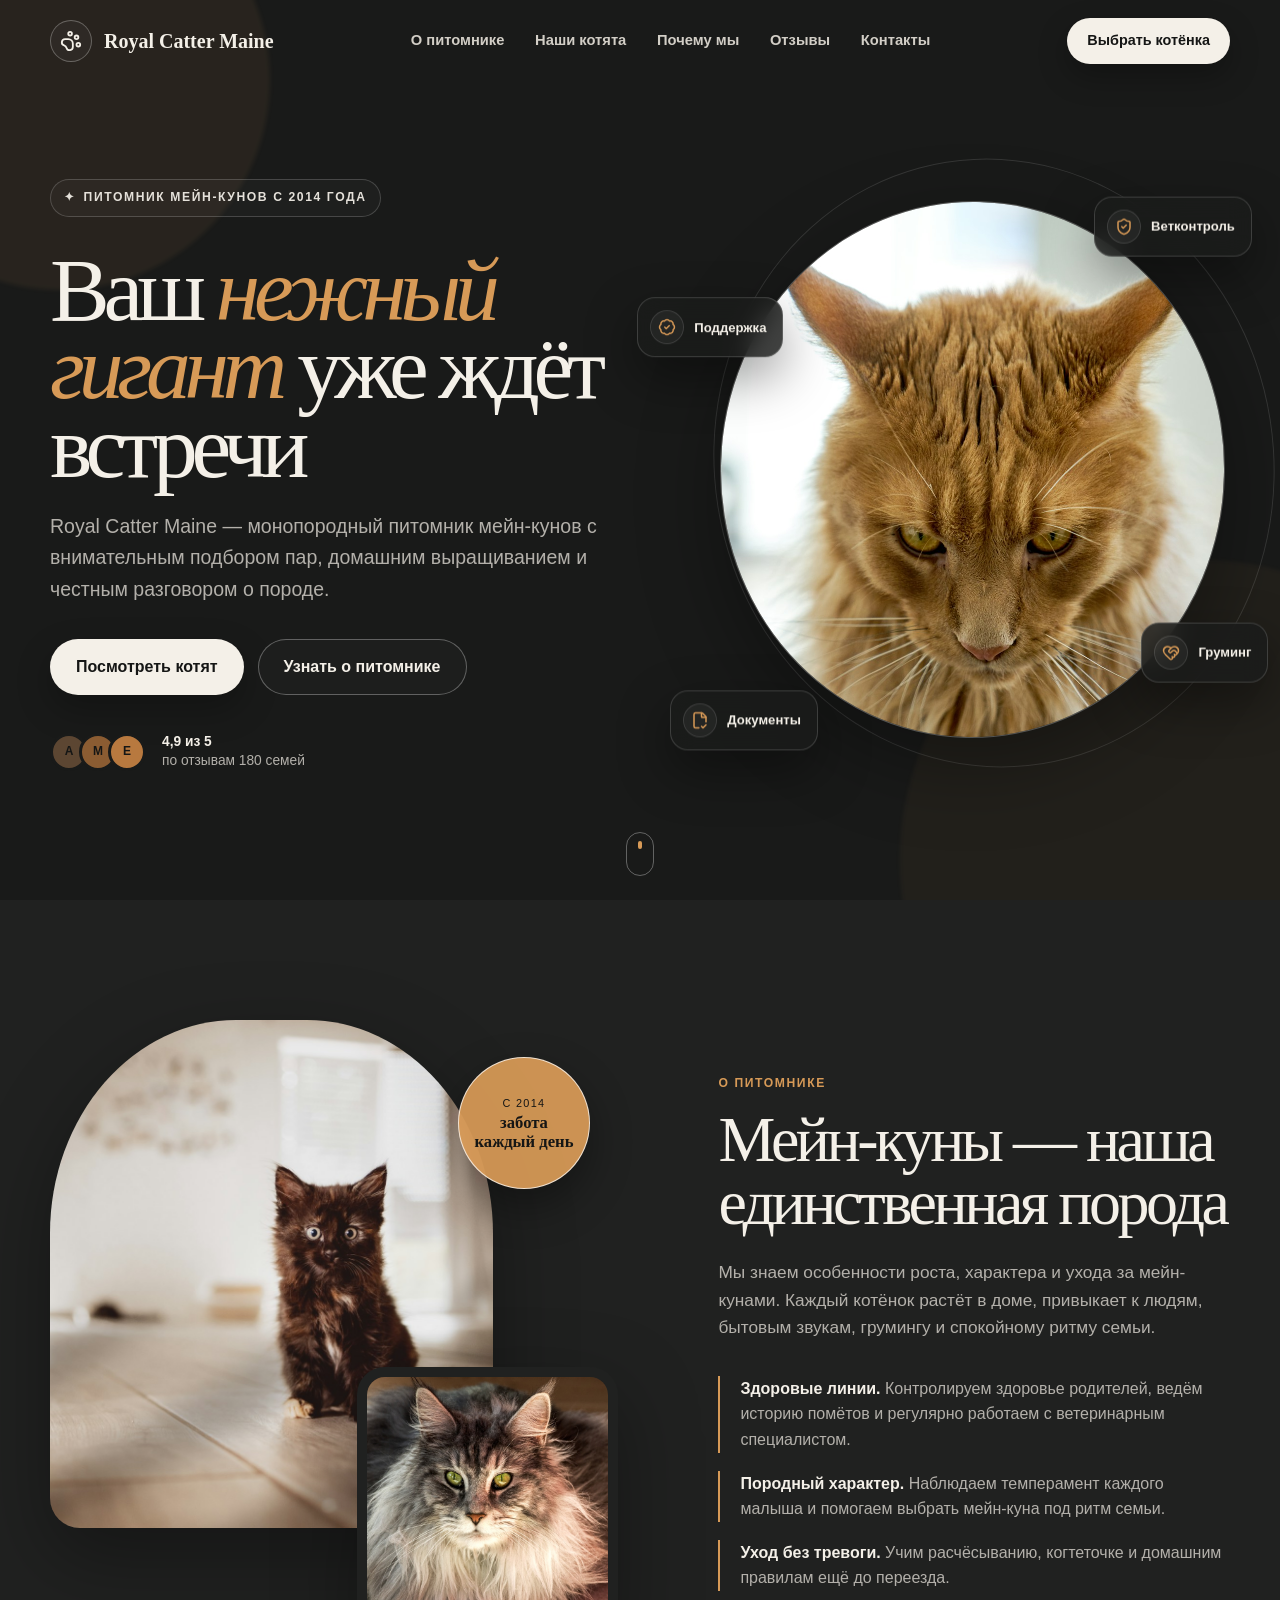
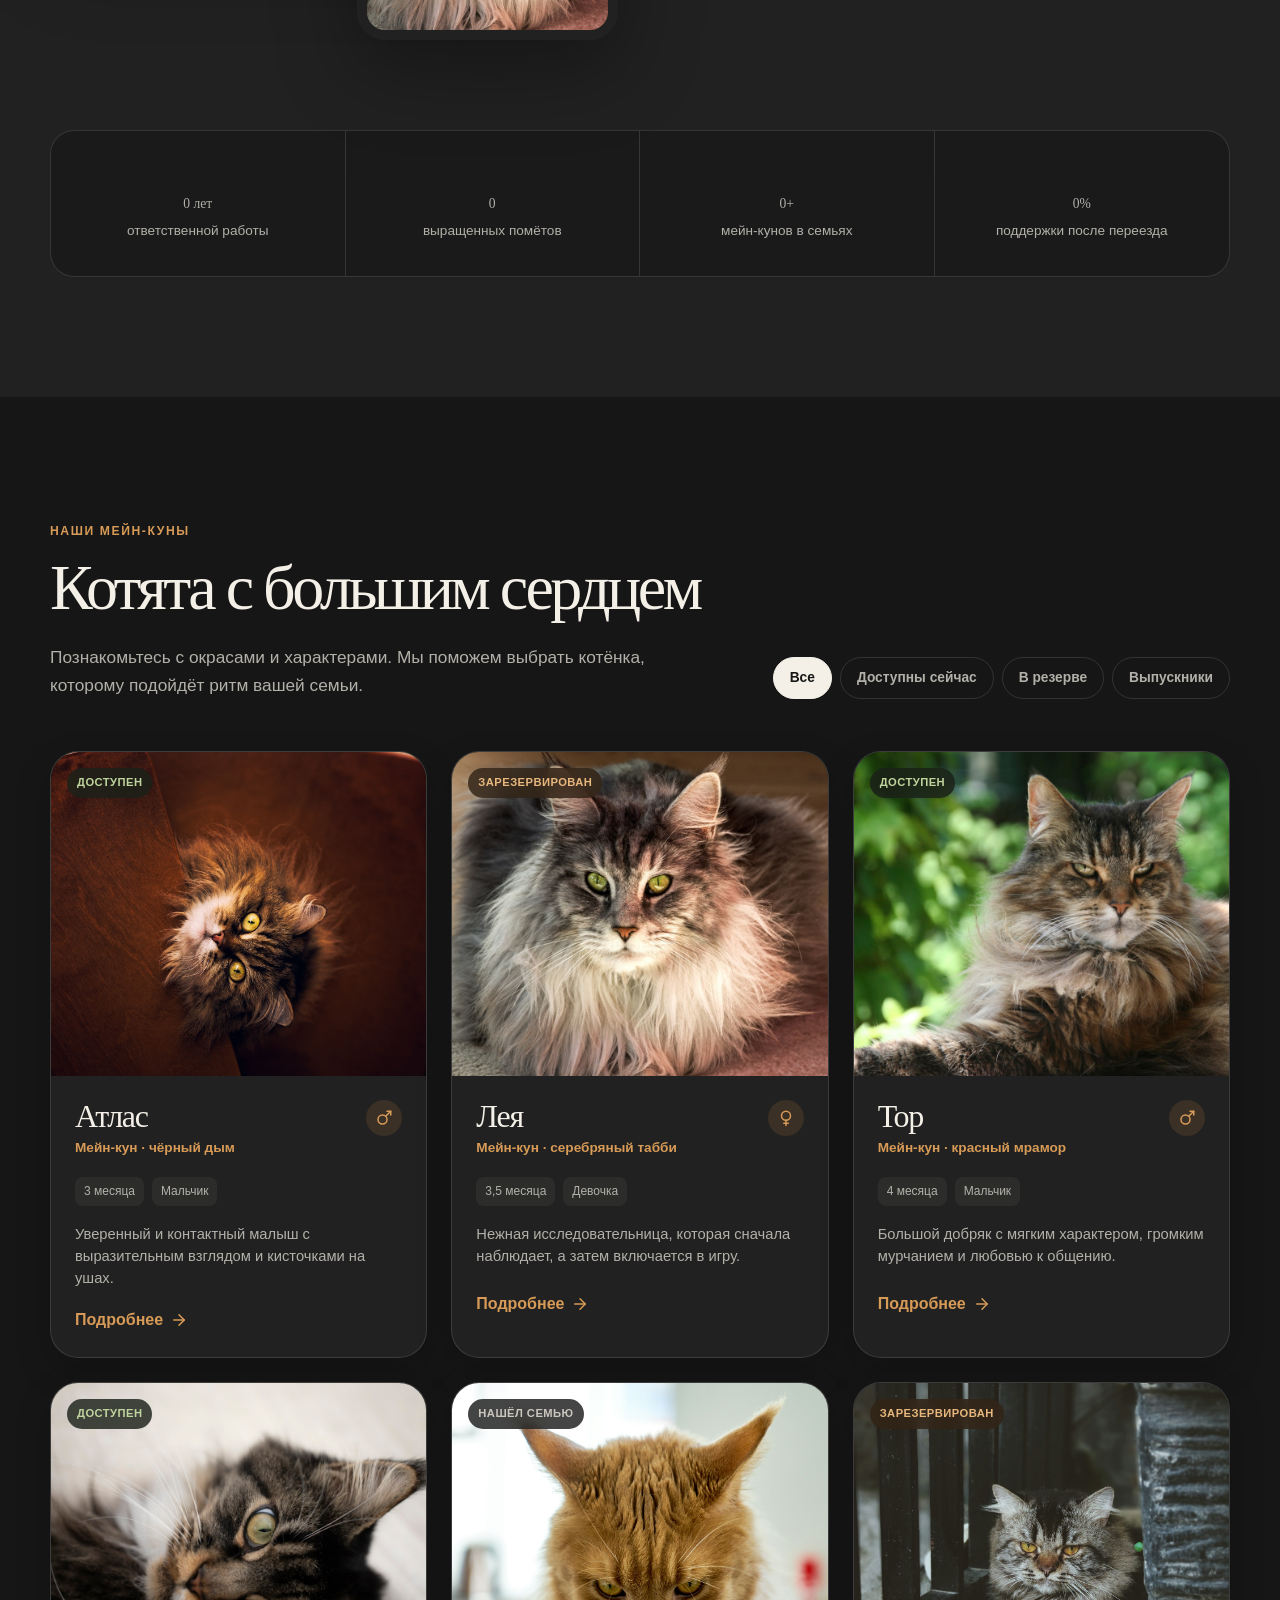
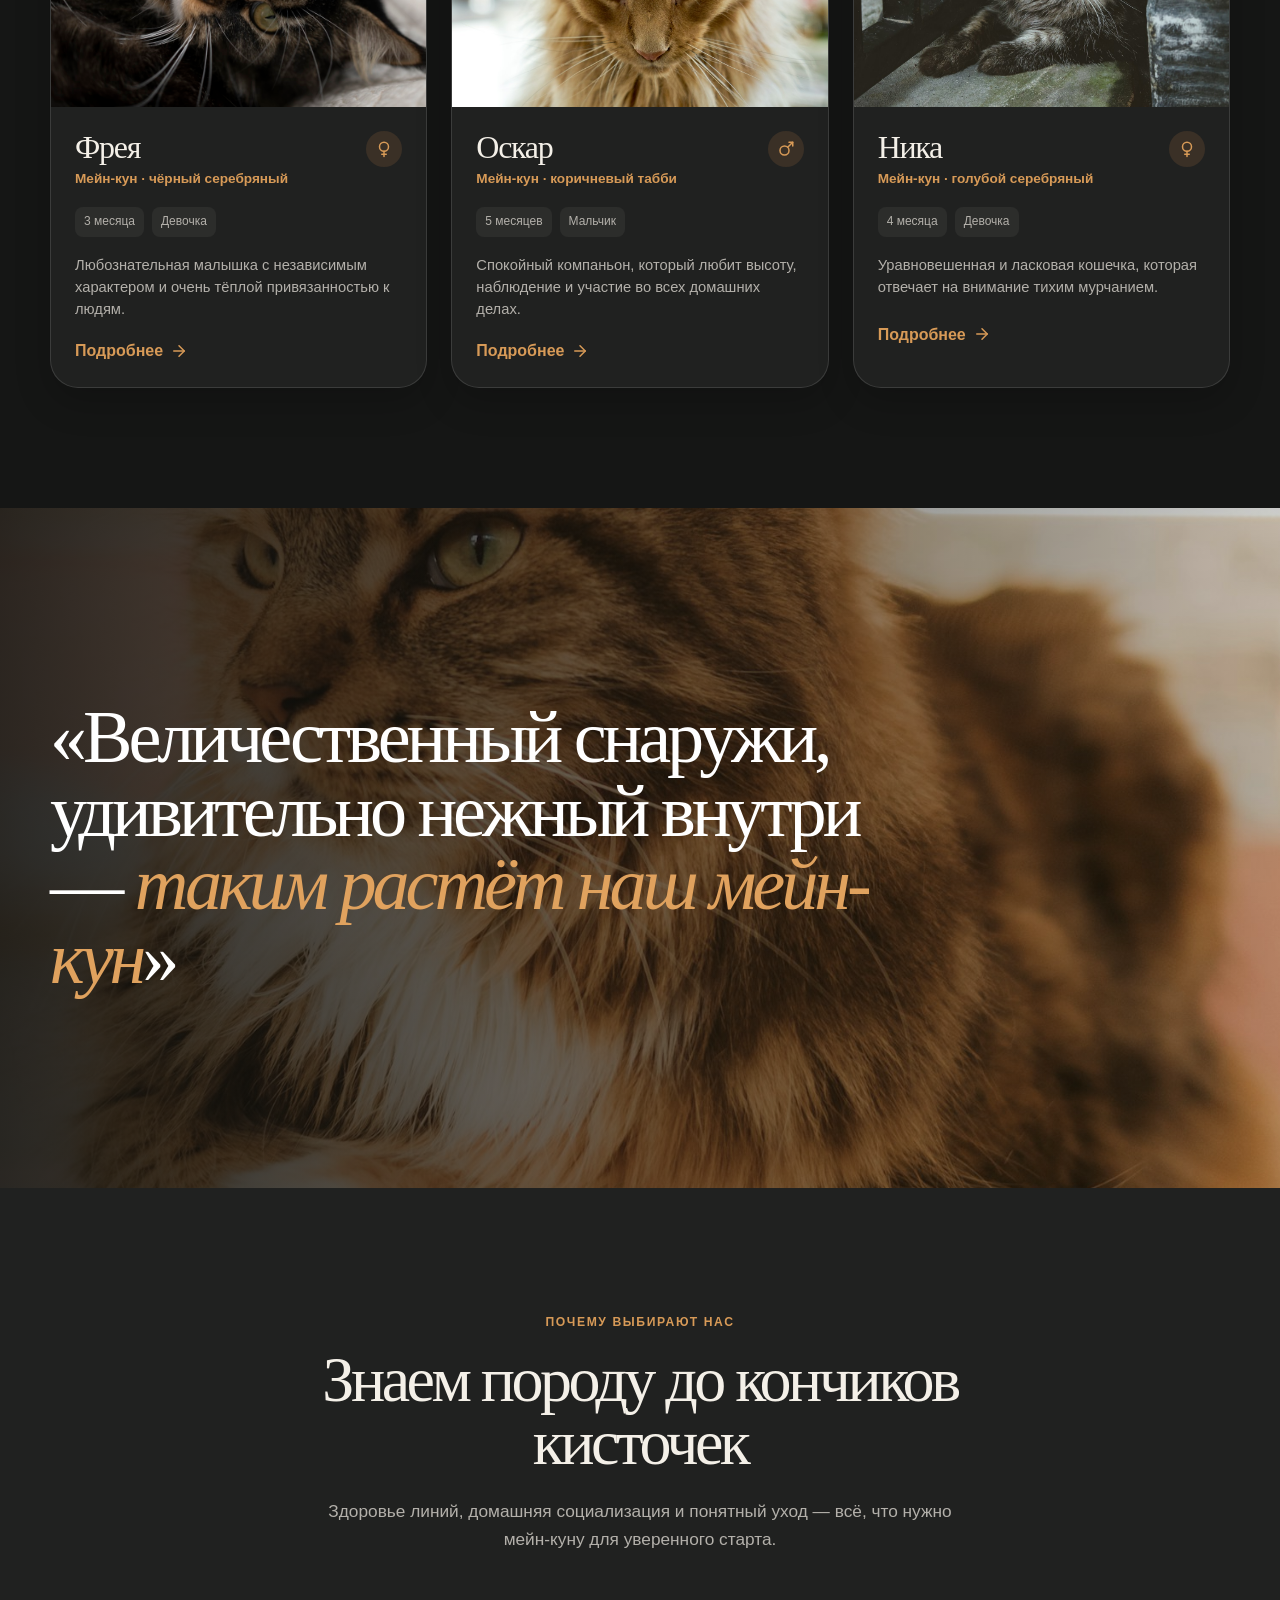
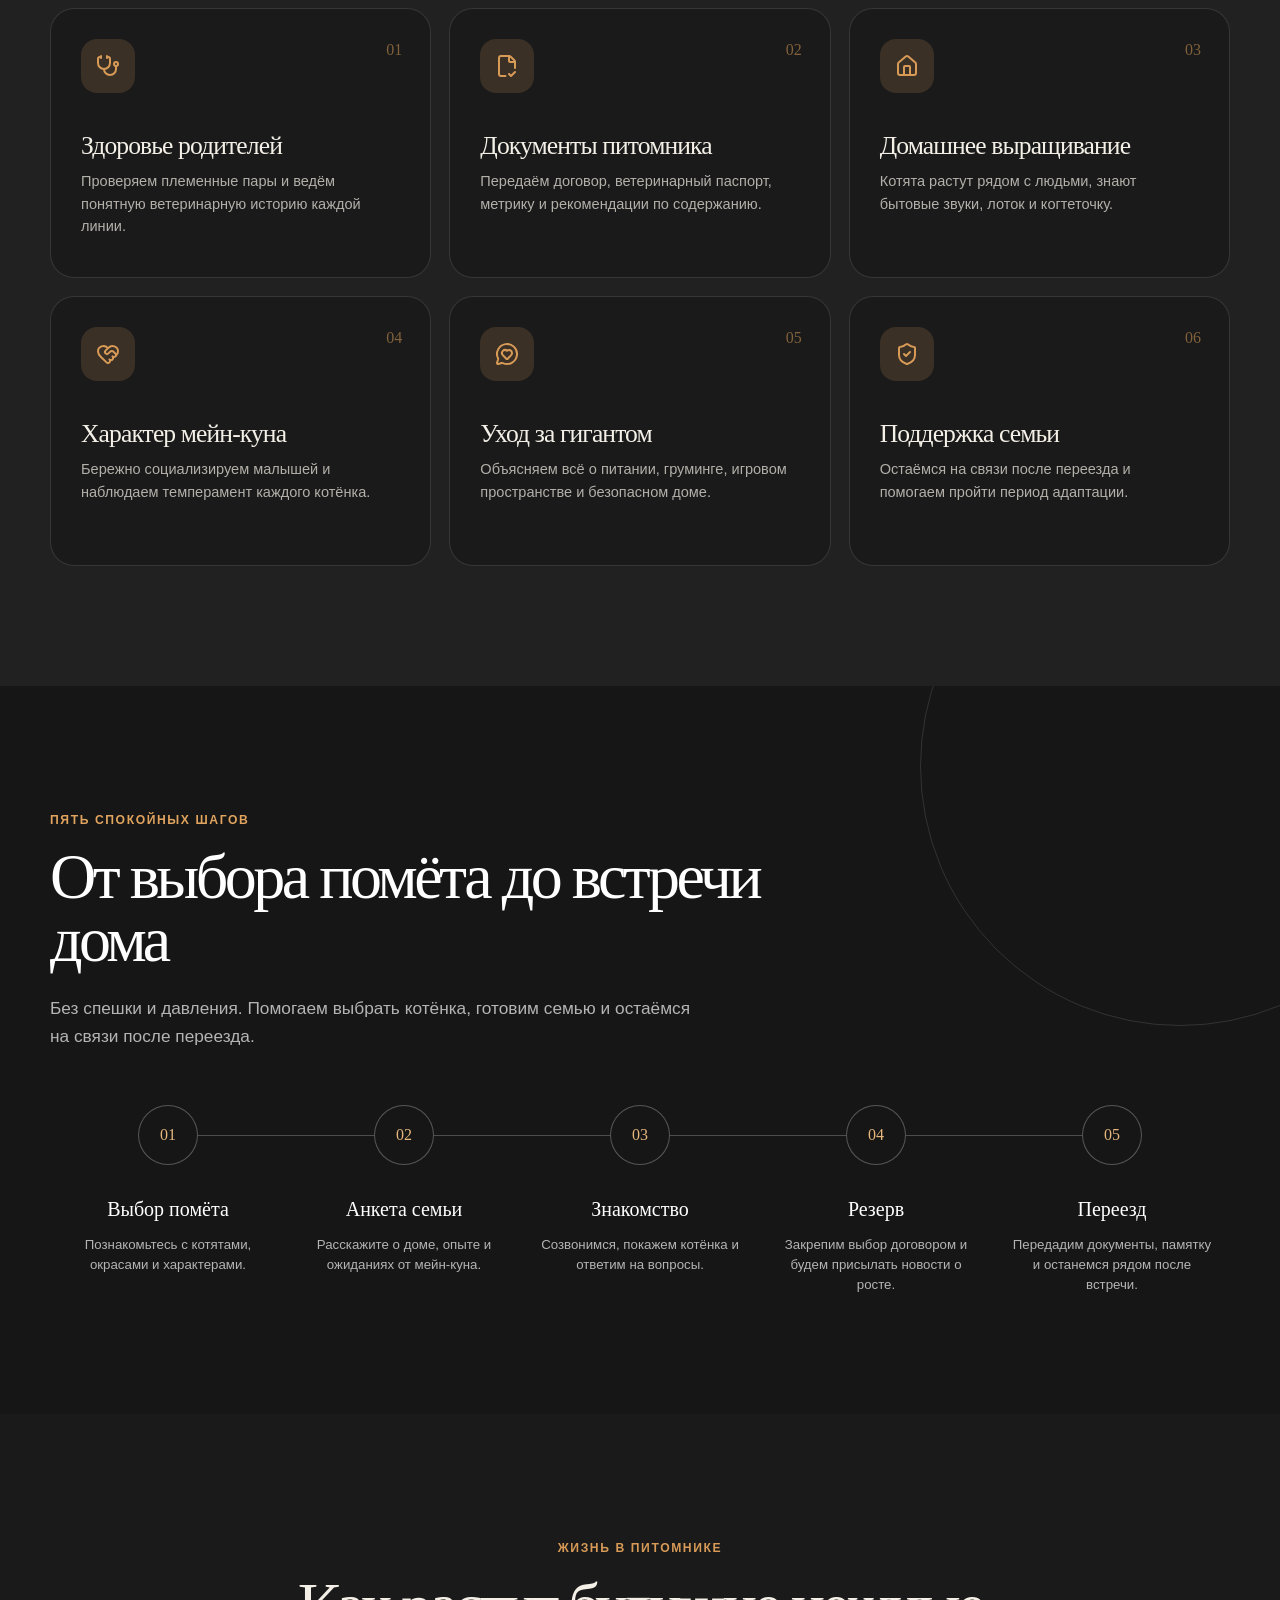
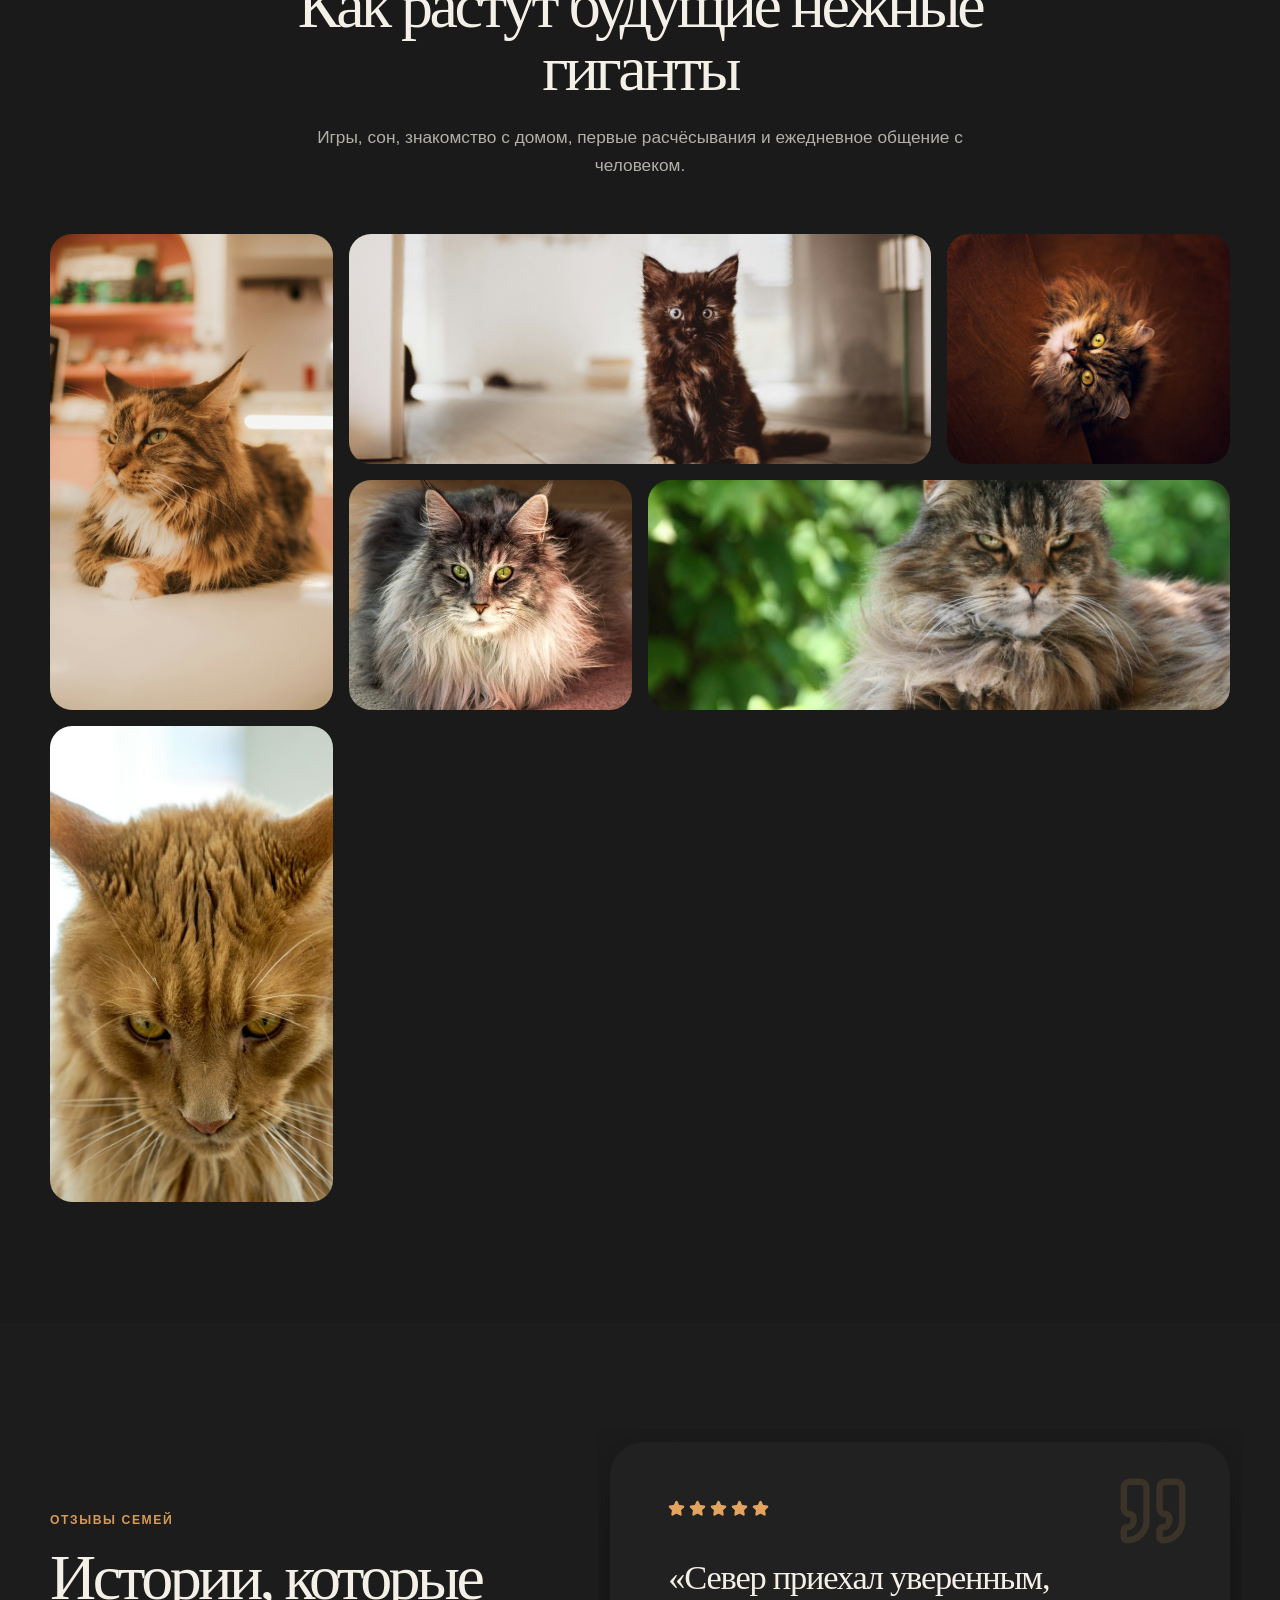
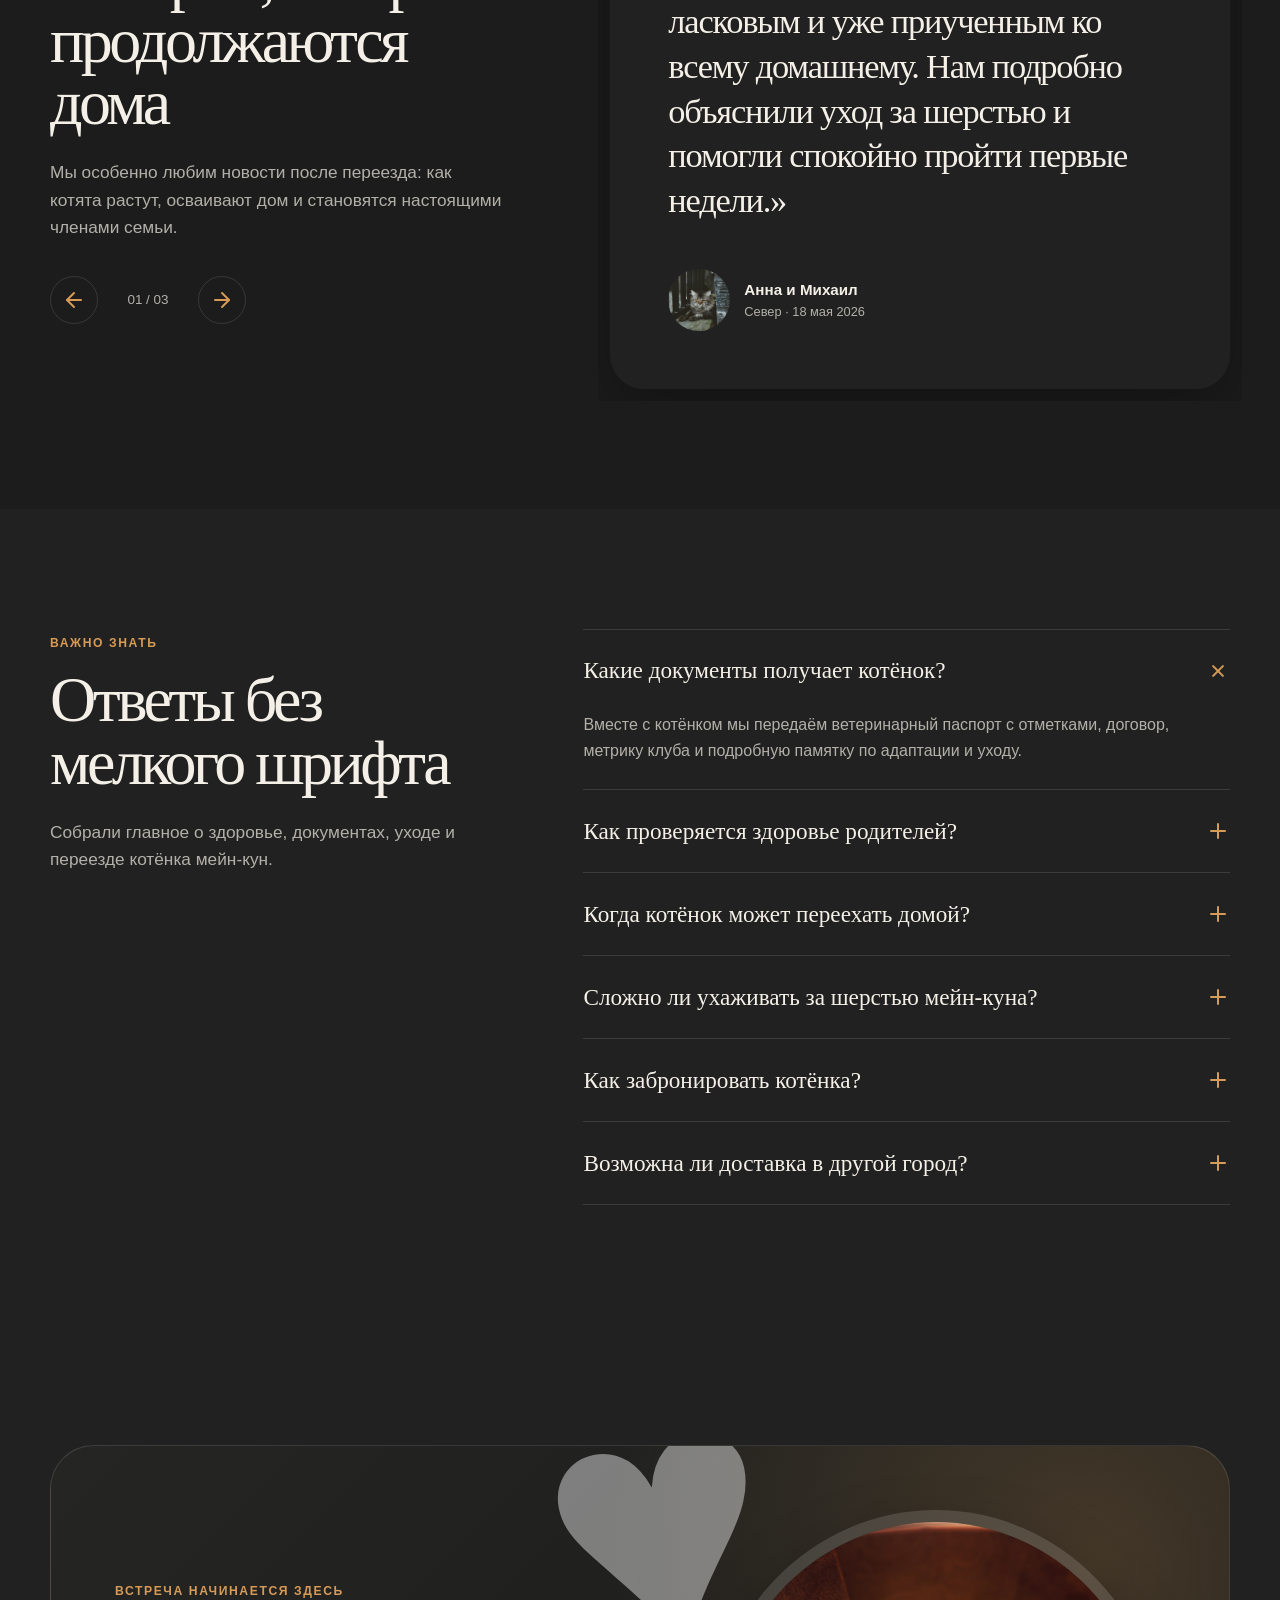
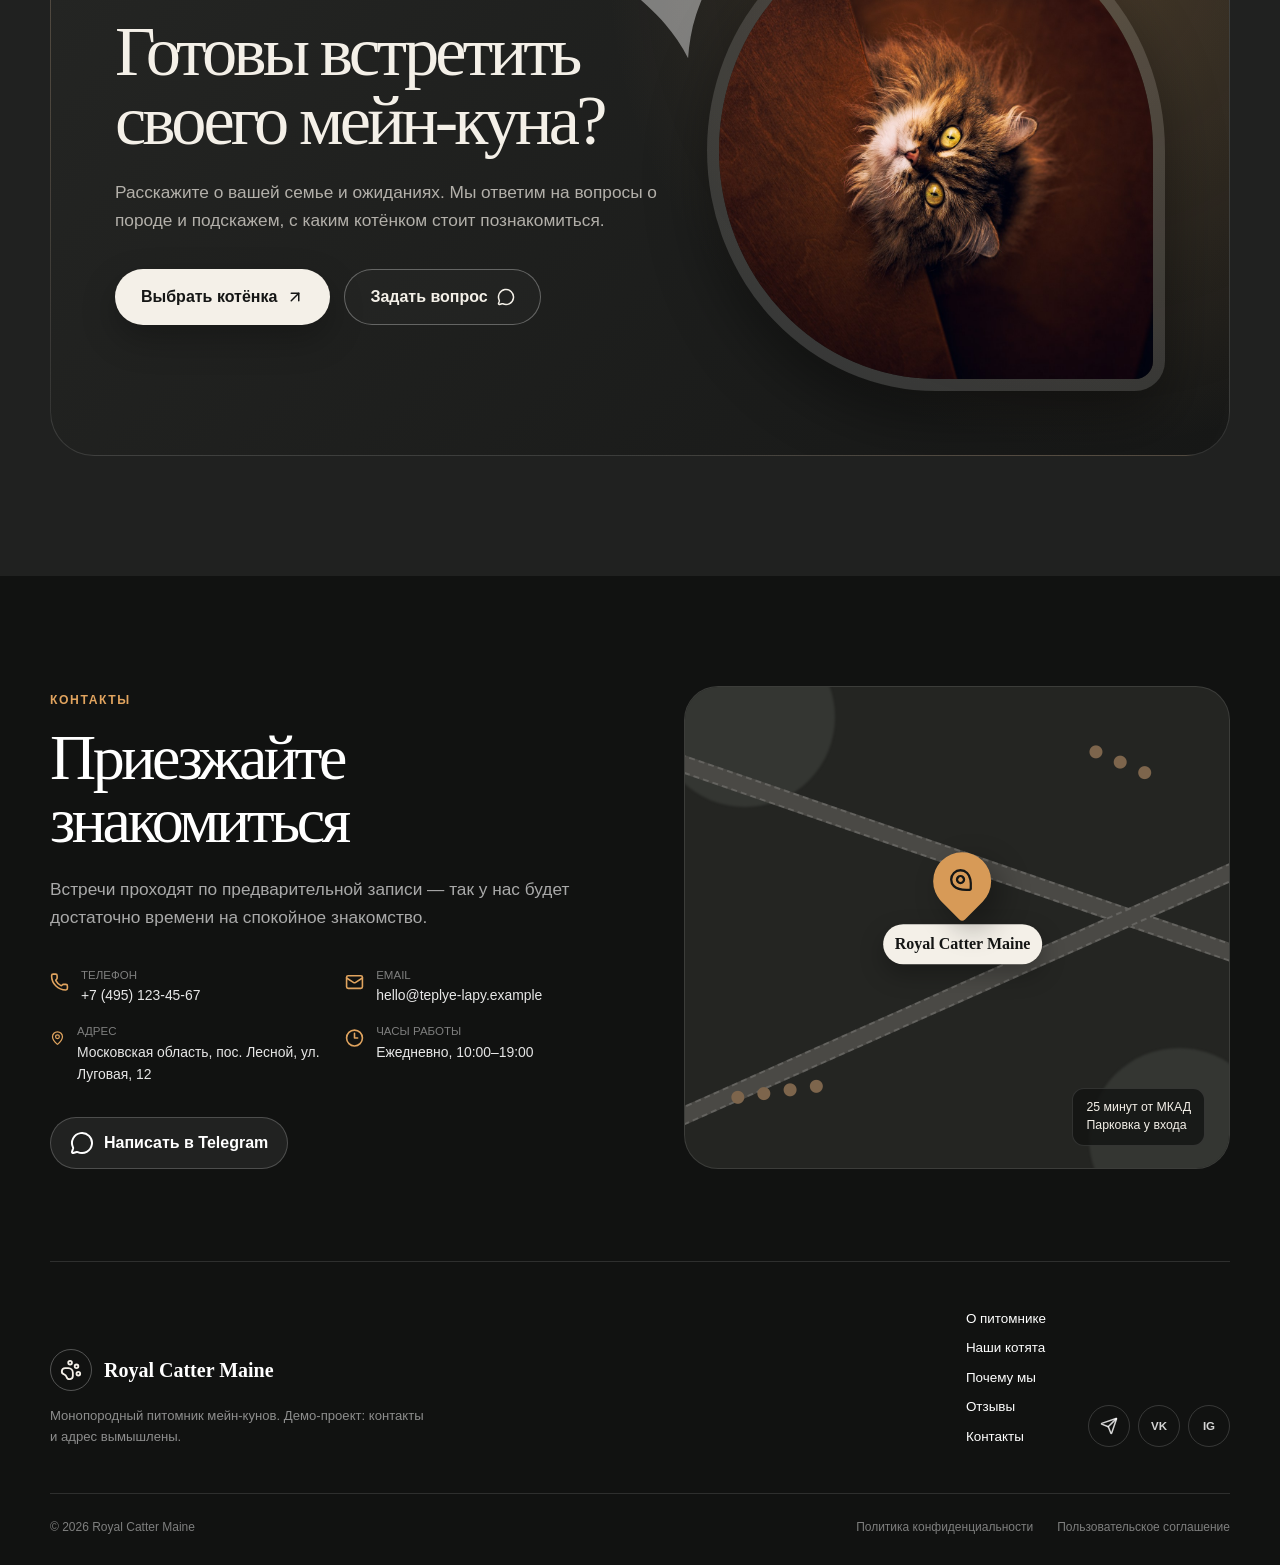
==== commit fbbef263: "Bundle site images for mobile access" ====
--- a/index.html
+++ b/index.html
@@ -1 +1 @@
-<!DOCTYPE html><html lang="ru"><head><meta charSet="utf-8"/><meta name="viewport" content="width=device-width, initial-scale=1"/><link rel="preload" as="image" href="https://images.unsplash.com/photo-1641824974472-c140c0a6e0ed?auto=format&amp;fit=crop&amp;w=1600&amp;q=90"/><link rel="stylesheet" href="/_next/static/chunks/3-qk1vy43hjuf.css" data-precedence="next"/><link rel="preload" as="script" fetchPriority="low" href="/_next/static/chunks/0j26lma3aa78p.js"/><script src="/_next/static/chunks/0e05ajtoclg9b.js" async=""></script><script src="/_next/static/chunks/0fvlzhjak4cjh.js" async=""></script><script src="/_next/static/chunks/3pox9vfazaclk.js" async=""></script><script src="/_next/static/chunks/turbopack-35wu3i5xh6fse.js" async=""></script><script src="/_next/static/chunks/0infu542v4ts_.js" async=""></script><script src="/_next/static/chunks/0fu4-wo-bkxs1.js" async=""></script><script src="/_next/static/chunks/42aediyfk06_d.js" async=""></script><script src="/_next/static/chunks/0hacoaced9e3k.js" async=""></script><title>Royal Catter Maine — питомник мейн-кунов</title><meta name="description" content="Монопородный питомник мейн-кунов: здоровые линии, домашнее выращивание, документы и поддержка семьи после переезда котёнка."/><meta name="keywords" content="питомник мейн-кунов,котята мейн-кун,мейн-кун,Maine Coon,Royal Catter Maine"/><meta property="og:title" content="Royal Catter Maine — питомник мейн-кунов"/><meta property="og:description" content="Познакомьтесь с котятами мейн-кун и выберите своего нежного гиганта."/><meta property="og:locale" content="ru_RU"/><meta property="og:image" content="https://patheticpassion34-hue.github.io/royal-catter-maine-preview.png"/><meta property="og:image:width" content="1731"/><meta property="og:image:height" content="909"/><meta property="og:image:alt" content="Royal Catter Maine — питомник мейн-кунов"/><meta property="og:type" content="website"/><meta name="twitter:card" content="summary_large_image"/><meta name="twitter:title" content="Royal Catter Maine — питомник мейн-кунов"/><meta name="twitter:description" content="Монопородный питомник мейн-кунов с домашним выращиванием котят."/><meta name="twitter:image" content="https://patheticpassion34-hue.github.io/royal-catter-maine-preview.png"/><link rel="icon" href="/icon.svg"/><script src="/_next/static/chunks/0cz1d0mv5g_q7.js" noModule=""></script></head><body><div hidden=""><!--$--><!--/$--></div><header class="site-header "><div class="container header-inner"><a class="brand" aria-label="Royal Catter Maine — питомник мейн-кунов, на главную" href="#top"><span class="brand-mark"><svg xmlns="http://www.w3.org/2000/svg" width="22" height="22" viewBox="0 0 24 24" fill="none" stroke="currentColor" stroke-width="2" stroke-linecap="round" stroke-linejoin="round" class="lucide lucide-paw-print" aria-hidden="true"><circle cx="11" cy="4" r="2"></circle><circle cx="18" cy="8" r="2"></circle><circle cx="20" cy="16" r="2"></circle><path d="M9 10a5 5 0 0 1 5 5v3.5a3.5 3.5 0 0 1-6.84 1.045Q6.52 17.48 4.46 16.84A3.5 3.5 0 0 1 5.5 10Z"></path></svg></span><span>Royal Catter Maine</span></a><nav class="desktop-nav" aria-label="Основная навигация"><a href="#about">О питомнике</a><a href="#pets">Наши котята</a><a href="#why-us">Почему мы</a><a href="#reviews">Отзывы</a><a href="#contacts">Контакты</a></nav><a class="header-cta" href="#pets">Выбрать котёнка</a><button class="menu-button" type="button" aria-label="Открыть меню" aria-expanded="false" aria-controls="mobile-navigation"><svg xmlns="http://www.w3.org/2000/svg" width="24" height="24" viewBox="0 0 24 24" fill="none" stroke="currentColor" stroke-width="2" stroke-linecap="round" stroke-linejoin="round" class="lucide lucide-menu" aria-hidden="true"><path d="M4 5h16"></path><path d="M4 12h16"></path><path d="M4 19h16"></path></svg></button></div></header><main><section class="hero" id="top"><div class="hero-blob hero-blob-one" aria-hidden="true"></div><div class="hero-blob hero-blob-two" aria-hidden="true"></div><div class="container hero-grid"><div class="hero-copy" style="opacity:0;transform:translateY(28px)"><span class="eyebrow hero-eyebrow"><span aria-hidden="true">✦</span> Питомник мейн-кунов с 2014 года</span><h1>Ваш <em>нежный гигант</em> уже ждёт встречи</h1><p>Royal Catter Maine — монопородный питомник мейн-кунов с внимательным подбором пар, домашним выращиванием и честным разговором о породе.</p><div class="hero-actions"><div class="magnetic-wrap " style="transform:none"><a class="button button-primary" href="#pets">Посмотреть котят</a></div><div class="magnetic-wrap " style="transform:none"><a class="button button-secondary" href="#about">Узнать о питомнике</a></div></div><div class="hero-trust"><div class="avatar-stack" aria-hidden="true"><span>А</span><span>М</span><span>Е</span></div><p><strong>4,9 из 5</strong><br/>по отзывам 180 семей</p></div></div><div class="hero-visual" style="opacity:0;transform:scale(0.94) rotate(2deg)"><div class="hero-image-frame"><img alt="Взрослый мейн-кун из питомника Royal Catter Maine" decoding="async" data-nimg="fill" style="position:absolute;height:100%;width:100%;left:0;top:0;right:0;bottom:0;color:transparent" src="https://images.unsplash.com/photo-1641824974472-c140c0a6e0ed?auto=format&amp;fit=crop&amp;w=1600&amp;q=90"/></div><div class="hero-orbit" aria-hidden="true"></div><div class="floating-card floating-card-1"><span><svg xmlns="http://www.w3.org/2000/svg" width="18" height="18" viewBox="0 0 24 24" fill="none" stroke="currentColor" stroke-width="2" stroke-linecap="round" stroke-linejoin="round" class="lucide lucide-shield-check" aria-hidden="true"><path d="M20 13c0 5-3.5 7.5-7.66 8.95a1 1 0 0 1-.67-.01C7.5 20.5 4 18 4 13V6a1 1 0 0 1 1-1c2 0 4.5-1.2 6.24-2.72a1.17 1.17 0 0 1 1.52 0C14.51 3.81 17 5 19 5a1 1 0 0 1 1 1z"></path><path d="m9 12 2 2 4-4"></path></svg></span>Ветконтроль</div><div class="floating-card floating-card-2"><span><svg xmlns="http://www.w3.org/2000/svg" width="18" height="18" viewBox="0 0 24 24" fill="none" stroke="currentColor" stroke-width="2" stroke-linecap="round" stroke-linejoin="round" class="lucide lucide-file-check-corner" aria-hidden="true"><path d="M10.5 22H6a2 2 0 0 1-2-2V4a2 2 0 0 1 2-2h8a2.4 2.4 0 0 1 1.706.706l3.588 3.588A2.4 2.4 0 0 1 20 8v6"></path><path d="M14 2v5a1 1 0 0 0 1 1h5"></path><path d="m14 20 2 2 4-4"></path></svg></span>Документы</div><div class="floating-card floating-card-3"><span><svg xmlns="http://www.w3.org/2000/svg" width="18" height="18" viewBox="0 0 24 24" fill="none" stroke="currentColor" stroke-width="2" stroke-linecap="round" stroke-linejoin="round" class="lucide lucide-heart-handshake" aria-hidden="true"><path d="M19.414 14.414C21 12.828 22 11.5 22 9.5a5.5 5.5 0 0 0-9.591-3.676.6.6 0 0 1-.818.001A5.5 5.5 0 0 0 2 9.5c0 2.3 1.5 4 3 5.5l5.535 5.362a2 2 0 0 0 2.879.052 2.12 2.12 0 0 0-.004-3 2.124 2.124 0 1 0 3-3 2.124 2.124 0 0 0 3.004 0 2 2 0 0 0 0-2.828l-1.881-1.882a2.41 2.41 0 0 0-3.409 0l-1.71 1.71a2 2 0 0 1-2.828 0 2 2 0 0 1 0-2.828l2.823-2.762"></path></svg></span>Груминг</div><div class="floating-card floating-card-4"><span><svg xmlns="http://www.w3.org/2000/svg" width="18" height="18" viewBox="0 0 24 24" fill="none" stroke="currentColor" stroke-width="2" stroke-linecap="round" stroke-linejoin="round" class="lucide lucide-badge-check" aria-hidden="true"><path d="M3.85 8.62a4 4 0 0 1 4.78-4.77 4 4 0 0 1 6.74 0 4 4 0 0 1 4.78 4.78 4 4 0 0 1 0 6.74 4 4 0 0 1-4.77 4.78 4 4 0 0 1-6.75 0 4 4 0 0 1-4.78-4.77 4 4 0 0 1 0-6.76Z"></path><path d="m9 12 2 2 4-4"></path></svg></span>Поддержка</div></div></div><a class="scroll-indicator" href="#about" aria-label="Прокрутить к разделу о питомнике"><span aria-hidden="true"></span></a></section><section class="section about" id="about"><div class="container"><div class="about-grid"><div class="about-gallery" aria-label="Условия в питомнике"><div class="about-image about-image-main" style="opacity:0;transform:translateY(28px)"><img alt="Котёнок мейн-кун растёт в домашней обстановке" loading="lazy" decoding="async" data-nimg="fill" style="position:absolute;height:100%;width:100%;left:0;top:0;right:0;bottom:0;color:transparent" src="https://images.unsplash.com/photo-1672694978993-327567c82682?auto=format&amp;fit=crop&amp;w=1400&amp;q=85"/></div><div class="about-image about-image-small" style="opacity:0;transform:translateY(28px)"><img alt="Серебряный мейн-кун с породными кисточками на ушах" loading="lazy" decoding="async" data-nimg="fill" style="position:absolute;height:100%;width:100%;left:0;top:0;right:0;bottom:0;color:transparent" src="https://images.unsplash.com/photo-1768917459172-72af863dd4a1?auto=format&amp;fit=crop&amp;w=900&amp;q=85"/></div><div class="about-stamp" aria-label="Ответственный питомник с 2014 года"><span>с 2014</span><strong>забота<br/>каждый день</strong></div></div><div class="about-copy"><div class="section-heading section-heading-left" style="opacity:0;transform:translateY(28px)"><span class="eyebrow">О питомнике</span><h2>Мейн-куны — наша единственная порода</h2><p>Мы знаем особенности роста, характера и ухода за мейн-кунами. Каждый котёнок растёт в доме, привыкает к людям, бытовым звукам, грумингу и спокойному ритму семьи.</p></div><div class="about-values" style="opacity:0;transform:translateY(28px)"><p><strong>Здоровые линии.</strong> Контролируем здоровье родителей, ведём историю помётов и регулярно работаем с ветеринарным специалистом.</p><p><strong>Породный характер.</strong> Наблюдаем темперамент каждого малыша и помогаем выбрать мейн-куна под ритм семьи.</p><p><strong>Уход без тревоги.</strong> Учим расчёсыванию, когтеточке и домашним правилам ещё до переезда.</p></div></div></div><div class="stats-grid" aria-label="Питомник в цифрах"><div class="stat-card" style="opacity:0;transform:translateY(20px)"><strong><span>0<!-- --> лет</span></strong><span>ответственной работы</span></div><div class="stat-card" style="opacity:0;transform:translateY(20px)"><strong><span>0</span></strong><span>выращенных помётов</span></div><div class="stat-card" style="opacity:0;transform:translateY(20px)"><strong><span>0<!-- -->+</span></strong><span>мейн-кунов в семьях</span></div><div class="stat-card" style="opacity:0;transform:translateY(20px)"><strong><span>0<!-- -->%</span></strong><span>поддержки после переезда</span></div></div></div></section><section class="section pets-section" id="pets"><div class="container"><div class="pets-topline"><div class="section-heading section-heading-left" style="opacity:0;transform:translateY(28px)"><span class="eyebrow">Наши мейн-куны</span><h2>Котята с большим сердцем</h2><p>Познакомьтесь с окрасами и характерами. Мы поможем выбрать котёнка, которому подойдёт ритм вашей семьи.</p></div><div class="pet-filters" aria-label="Фильтр котят"><button type="button" class="active" aria-pressed="true">Все</button><button type="button" class="" aria-pressed="false">Доступны сейчас</button><button type="button" class="" aria-pressed="false">В резерве</button><button type="button" class="" aria-pressed="false">Выпускники</button></div></div><div class="pets-grid"><article class="pet-card" style="opacity:1;transform:none"><div class="pet-image"><img alt="Атлас, Мейн-кун · чёрный дым" loading="lazy" decoding="async" data-nimg="fill" style="position:absolute;height:100%;width:100%;left:0;top:0;right:0;bottom:0;object-position:50% 42%;color:transparent" src="https://images.unsplash.com/photo-1570101654776-8b5aede7eff7?auto=format&amp;fit=crop&amp;w=1200&amp;q=85"/><span class="pet-status status-available">Доступен</span><div class="pet-hover-info" aria-hidden="true">Любит быть рядом с человеком, спокойно относится к грумингу, приучен к лотку и когтеточке.</div></div><div class="pet-card-body"><div class="pet-title-row"><div><h3>Атлас</h3><p>Мейн-кун · чёрный дым</p></div><span class="gender-icon" aria-label="Мальчик"><svg xmlns="http://www.w3.org/2000/svg" width="18" height="18" viewBox="0 0 24 24" fill="none" stroke="currentColor" stroke-width="2" stroke-linecap="round" stroke-linejoin="round" class="lucide lucide-mars" aria-hidden="true"><path d="M16 3h5v5"></path><path d="m21 3-6.75 6.75"></path><circle cx="10" cy="14" r="6"></circle></svg></span></div><div class="pet-meta"><span>3 месяца</span><span>Мальчик</span></div><p class="pet-description">Уверенный и контактный малыш с выразительным взглядом и кисточками на ушах.</p><button class="pet-more" type="button">Подробнее <svg xmlns="http://www.w3.org/2000/svg" width="18" height="18" viewBox="0 0 24 24" fill="none" stroke="currentColor" stroke-width="2" stroke-linecap="round" stroke-linejoin="round" class="lucide lucide-arrow-right" aria-hidden="true"><path d="M5 12h14"></path><path d="m12 5 7 7-7 7"></path></svg></button></div></article><article class="pet-card" style="opacity:1;transform:none"><div class="pet-image"><img alt="Лея, Мейн-кун · серебряный табби" loading="lazy" decoding="async" data-nimg="fill" style="position:absolute;height:100%;width:100%;left:0;top:0;right:0;bottom:0;color:transparent" src="https://images.unsplash.com/photo-1768917459172-72af863dd4a1?auto=format&amp;fit=crop&amp;w=1200&amp;q=85"/><span class="pet-status status-reserved">Зарезервирован</span><div class="pet-hover-info" aria-hidden="true">Хорошо ладит с детьми, любит игровые комплексы и быстро осваивается в новом пространстве.</div></div><div class="pet-card-body"><div class="pet-title-row"><div><h3>Лея</h3><p>Мейн-кун · серебряный табби</p></div><span class="gender-icon" aria-label="Девочка"><svg xmlns="http://www.w3.org/2000/svg" width="18" height="18" viewBox="0 0 24 24" fill="none" stroke="currentColor" stroke-width="2" stroke-linecap="round" stroke-linejoin="round" class="lucide lucide-venus" aria-hidden="true"><path d="M12 15v7"></path><path d="M9 19h6"></path><circle cx="12" cy="9" r="6"></circle></svg></span></div><div class="pet-meta"><span>3,5 месяца</span><span>Девочка</span></div><p class="pet-description">Нежная исследовательница, которая сначала наблюдает, а затем включается в игру.</p><button class="pet-more" type="button">Подробнее <svg xmlns="http://www.w3.org/2000/svg" width="18" height="18" viewBox="0 0 24 24" fill="none" stroke="currentColor" stroke-width="2" stroke-linecap="round" stroke-linejoin="round" class="lucide lucide-arrow-right" aria-hidden="true"><path d="M5 12h14"></path><path d="m12 5 7 7-7 7"></path></svg></button></div></article><article class="pet-card" style="opacity:1;transform:none"><div class="pet-image"><img alt="Тор, Мейн-кун · красный мрамор" loading="lazy" decoding="async" data-nimg="fill" style="position:absolute;height:100%;width:100%;left:0;top:0;right:0;bottom:0;color:transparent" src="https://images.unsplash.com/photo-1550921482-1dfcceed3452?auto=format&amp;fit=crop&amp;w=1200&amp;q=85"/><span class="pet-status status-available">Доступен</span><div class="pet-hover-info" aria-hidden="true">Активный, но деликатный. Обожает удочки, тоннели и спокойные вечерние игры рядом с семьёй.</div></div><div class="pet-card-body"><div class="pet-title-row"><div><h3>Тор</h3><p>Мейн-кун · красный мрамор</p></div><span class="gender-icon" aria-label="Мальчик"><svg xmlns="http://www.w3.org/2000/svg" width="18" height="18" viewBox="0 0 24 24" fill="none" stroke="currentColor" stroke-width="2" stroke-linecap="round" stroke-linejoin="round" class="lucide lucide-mars" aria-hidden="true"><path d="M16 3h5v5"></path><path d="m21 3-6.75 6.75"></path><circle cx="10" cy="14" r="6"></circle></svg></span></div><div class="pet-meta"><span>4 месяца</span><span>Мальчик</span></div><p class="pet-description">Большой добряк с мягким характером, громким мурчанием и любовью к общению.</p><button class="pet-more" type="button">Подробнее <svg xmlns="http://www.w3.org/2000/svg" width="18" height="18" viewBox="0 0 24 24" fill="none" stroke="currentColor" stroke-width="2" stroke-linecap="round" stroke-linejoin="round" class="lucide lucide-arrow-right" aria-hidden="true"><path d="M5 12h14"></path><path d="m12 5 7 7-7 7"></path></svg></button></div></article><article class="pet-card" style="opacity:1;transform:none"><div class="pet-image"><img alt="Фрея, Мейн-кун · чёрный серебряный" loading="lazy" decoding="async" data-nimg="fill" style="position:absolute;height:100%;width:100%;left:0;top:0;right:0;bottom:0;color:transparent" src="https://images.unsplash.com/photo-1548747373-c0c41c1ac9bb?auto=format&amp;fit=crop&amp;w=1200&amp;q=85"/><span class="pet-status status-available">Доступен</span><div class="pet-hover-info" aria-hidden="true">Уверенно пользуется лотком и когтеточкой, знакома с бытовыми звуками и расчёсыванием.</div></div><div class="pet-card-body"><div class="pet-title-row"><div><h3>Фрея</h3><p>Мейн-кун · чёрный серебряный</p></div><span class="gender-icon" aria-label="Девочка"><svg xmlns="http://www.w3.org/2000/svg" width="18" height="18" viewBox="0 0 24 24" fill="none" stroke="currentColor" stroke-width="2" stroke-linecap="round" stroke-linejoin="round" class="lucide lucide-venus" aria-hidden="true"><path d="M12 15v7"></path><path d="M9 19h6"></path><circle cx="12" cy="9" r="6"></circle></svg></span></div><div class="pet-meta"><span>3 месяца</span><span>Девочка</span></div><p class="pet-description">Любознательная малышка с независимым характером и очень тёплой привязанностью к людям.</p><button class="pet-more" type="button">Подробнее <svg xmlns="http://www.w3.org/2000/svg" width="18" height="18" viewBox="0 0 24 24" fill="none" stroke="currentColor" stroke-width="2" stroke-linecap="round" stroke-linejoin="round" class="lucide lucide-arrow-right" aria-hidden="true"><path d="M5 12h14"></path><path d="m12 5 7 7-7 7"></path></svg></button></div></article><article class="pet-card" style="opacity:1;transform:none"><div class="pet-image"><img alt="Оскар, Мейн-кун · коричневый табби" loading="lazy" decoding="async" data-nimg="fill" style="position:absolute;height:100%;width:100%;left:0;top:0;right:0;bottom:0;color:transparent" src="https://images.unsplash.com/photo-1641824974472-c140c0a6e0ed?auto=format&amp;fit=crop&amp;w=1200&amp;q=85"/><span class="pet-status status-home">Нашёл семью</span><div class="pet-hover-info" aria-hidden="true">Оскар уже переехал домой. Его анкета остаётся здесь как пример наших выпускников.</div></div><div class="pet-card-body"><div class="pet-title-row"><div><h3>Оскар</h3><p>Мейн-кун · коричневый табби</p></div><span class="gender-icon" aria-label="Мальчик"><svg xmlns="http://www.w3.org/2000/svg" width="18" height="18" viewBox="0 0 24 24" fill="none" stroke="currentColor" stroke-width="2" stroke-linecap="round" stroke-linejoin="round" class="lucide lucide-mars" aria-hidden="true"><path d="M16 3h5v5"></path><path d="m21 3-6.75 6.75"></path><circle cx="10" cy="14" r="6"></circle></svg></span></div><div class="pet-meta"><span>5 месяцев</span><span>Мальчик</span></div><p class="pet-description">Спокойный компаньон, который любит высоту, наблюдение и участие во всех домашних делах.</p><button class="pet-more" type="button">Подробнее <svg xmlns="http://www.w3.org/2000/svg" width="18" height="18" viewBox="0 0 24 24" fill="none" stroke="currentColor" stroke-width="2" stroke-linecap="round" stroke-linejoin="round" class="lucide lucide-arrow-right" aria-hidden="true"><path d="M5 12h14"></path><path d="m12 5 7 7-7 7"></path></svg></button></div></article><article class="pet-card" style="opacity:1;transform:none"><div class="pet-image"><img alt="Ника, Мейн-кун · голубой серебряный" loading="lazy" decoding="async" data-nimg="fill" style="position:absolute;height:100%;width:100%;left:0;top:0;right:0;bottom:0;color:transparent" src="https://images.unsplash.com/photo-1551197600-d3782114566e?auto=format&amp;fit=crop&amp;w=1200&amp;q=85"/><span class="pet-status status-reserved">Зарезервирован</span><div class="pet-hover-info" aria-hidden="true">Любит людей, уверенно чувствует себя на руках и спокойно переносит регулярный уход за шерстью.</div></div><div class="pet-card-body"><div class="pet-title-row"><div><h3>Ника</h3><p>Мейн-кун · голубой серебряный</p></div><span class="gender-icon" aria-label="Девочка"><svg xmlns="http://www.w3.org/2000/svg" width="18" height="18" viewBox="0 0 24 24" fill="none" stroke="currentColor" stroke-width="2" stroke-linecap="round" stroke-linejoin="round" class="lucide lucide-venus" aria-hidden="true"><path d="M12 15v7"></path><path d="M9 19h6"></path><circle cx="12" cy="9" r="6"></circle></svg></span></div><div class="pet-meta"><span>4 месяца</span><span>Девочка</span></div><p class="pet-description">Уравновешенная и ласковая кошечка, которая отвечает на внимание тихим мурчанием.</p><button class="pet-more" type="button">Подробнее <svg xmlns="http://www.w3.org/2000/svg" width="18" height="18" viewBox="0 0 24 24" fill="none" stroke="currentColor" stroke-width="2" stroke-linecap="round" stroke-linejoin="round" class="lucide lucide-arrow-right" aria-hidden="true"><path d="M5 12h14"></path><path d="m12 5 7 7-7 7"></path></svg></button></div></article></div></div></section><section class="emotional-section" aria-label="Наша философия"><div class="emotional-image" style="transform:translateY(-8%)"><img alt="Мейн-кун отдыхает рядом с человеком дома" loading="lazy" decoding="async" data-nimg="fill" style="position:absolute;height:100%;width:100%;left:0;top:0;right:0;bottom:0;color:transparent" src="https://images.unsplash.com/photo-1774921664982-61313ebe06cc?auto=format&amp;fit=crop&amp;w=1800&amp;q=90"/></div><div class="emotional-overlay"></div><div class="container emotional-content"><p style="opacity:0;transform:translateY(24px)">«Величественный снаружи, удивительно нежный внутри —<em> таким растёт наш мейн-кун</em>»</p></div></section><section class="section benefits-section" id="why-us"><div class="container"><div class="section-heading section-heading-center" style="opacity:0;transform:translateY(28px)"><span class="eyebrow">Почему выбирают нас</span><h2>Знаем породу до кончиков кисточек</h2><p>Здоровье линий, домашняя социализация и понятный уход — всё, что нужно мейн-куну для уверенного старта.</p></div><div class="benefits-grid"><article class="benefit-card" style="opacity:0;transform:translateY(24px)"><span class="benefit-icon"><svg xmlns="http://www.w3.org/2000/svg" width="24" height="24" viewBox="0 0 24 24" fill="none" stroke="currentColor" stroke-width="2" stroke-linecap="round" stroke-linejoin="round" class="lucide lucide-stethoscope" aria-hidden="true"><path d="M11 2v2"></path><path d="M5 2v2"></path><path d="M5 3H4a2 2 0 0 0-2 2v4a6 6 0 0 0 12 0V5a2 2 0 0 0-2-2h-1"></path><path d="M8 15a6 6 0 0 0 12 0v-3"></path><circle cx="20" cy="10" r="2"></circle></svg></span><span class="benefit-number">0<!-- -->1</span><h3>Здоровье родителей</h3><p>Проверяем племенные пары и ведём понятную ветеринарную историю каждой линии.</p></article><article class="benefit-card" style="opacity:0;transform:translateY(24px)"><span class="benefit-icon"><svg xmlns="http://www.w3.org/2000/svg" width="24" height="24" viewBox="0 0 24 24" fill="none" stroke="currentColor" stroke-width="2" stroke-linecap="round" stroke-linejoin="round" class="lucide lucide-file-check-corner" aria-hidden="true"><path d="M10.5 22H6a2 2 0 0 1-2-2V4a2 2 0 0 1 2-2h8a2.4 2.4 0 0 1 1.706.706l3.588 3.588A2.4 2.4 0 0 1 20 8v6"></path><path d="M14 2v5a1 1 0 0 0 1 1h5"></path><path d="m14 20 2 2 4-4"></path></svg></span><span class="benefit-number">0<!-- -->2</span><h3>Документы питомника</h3><p>Передаём договор, ветеринарный паспорт, метрику и рекомендации по содержанию.</p></article><article class="benefit-card" style="opacity:0;transform:translateY(24px)"><span class="benefit-icon"><svg xmlns="http://www.w3.org/2000/svg" width="24" height="24" viewBox="0 0 24 24" fill="none" stroke="currentColor" stroke-width="2" stroke-linecap="round" stroke-linejoin="round" class="lucide lucide-house" aria-hidden="true"><path d="M15 21v-8a1 1 0 0 0-1-1h-4a1 1 0 0 0-1 1v8"></path><path d="M3 10a2 2 0 0 1 .709-1.528l7-6a2 2 0 0 1 2.582 0l7 6A2 2 0 0 1 21 10v9a2 2 0 0 1-2 2H5a2 2 0 0 1-2-2z"></path></svg></span><span class="benefit-number">0<!-- -->3</span><h3>Домашнее выращивание</h3><p>Котята растут рядом с людьми, знают бытовые звуки, лоток и когтеточку.</p></article><article class="benefit-card" style="opacity:0;transform:translateY(24px)"><span class="benefit-icon"><svg xmlns="http://www.w3.org/2000/svg" width="24" height="24" viewBox="0 0 24 24" fill="none" stroke="currentColor" stroke-width="2" stroke-linecap="round" stroke-linejoin="round" class="lucide lucide-heart-handshake" aria-hidden="true"><path d="M19.414 14.414C21 12.828 22 11.5 22 9.5a5.5 5.5 0 0 0-9.591-3.676.6.6 0 0 1-.818.001A5.5 5.5 0 0 0 2 9.5c0 2.3 1.5 4 3 5.5l5.535 5.362a2 2 0 0 0 2.879.052 2.12 2.12 0 0 0-.004-3 2.124 2.124 0 1 0 3-3 2.124 2.124 0 0 0 3.004 0 2 2 0 0 0 0-2.828l-1.881-1.882a2.41 2.41 0 0 0-3.409 0l-1.71 1.71a2 2 0 0 1-2.828 0 2 2 0 0 1 0-2.828l2.823-2.762"></path></svg></span><span class="benefit-number">0<!-- -->4</span><h3>Характер мейн-куна</h3><p>Бережно социализируем малышей и наблюдаем темперамент каждого котёнка.</p></article><article class="benefit-card" style="opacity:0;transform:translateY(24px)"><span class="benefit-icon"><svg xmlns="http://www.w3.org/2000/svg" width="24" height="24" viewBox="0 0 24 24" fill="none" stroke="currentColor" stroke-width="2" stroke-linecap="round" stroke-linejoin="round" class="lucide lucide-message-circle-heart" aria-hidden="true"><path d="M2.992 16.342a2 2 0 0 1 .094 1.167l-1.065 3.29a1 1 0 0 0 1.236 1.168l3.413-.998a2 2 0 0 1 1.099.092 10 10 0 1 0-4.777-4.719"></path><path d="M7.828 13.07A3 3 0 0 1 12 8.764a3 3 0 0 1 5.004 2.224 3 3 0 0 1-.832 2.083l-3.447 3.62a1 1 0 0 1-1.45-.001z"></path></svg></span><span class="benefit-number">0<!-- -->5</span><h3>Уход за гигантом</h3><p>Объясняем всё о питании, груминге, игровом пространстве и безопасном доме.</p></article><article class="benefit-card" style="opacity:0;transform:translateY(24px)"><span class="benefit-icon"><svg xmlns="http://www.w3.org/2000/svg" width="24" height="24" viewBox="0 0 24 24" fill="none" stroke="currentColor" stroke-width="2" stroke-linecap="round" stroke-linejoin="round" class="lucide lucide-shield-check" aria-hidden="true"><path d="M20 13c0 5-3.5 7.5-7.66 8.95a1 1 0 0 1-.67-.01C7.5 20.5 4 18 4 13V6a1 1 0 0 1 1-1c2 0 4.5-1.2 6.24-2.72a1.17 1.17 0 0 1 1.52 0C14.51 3.81 17 5 19 5a1 1 0 0 1 1 1z"></path><path d="m9 12 2 2 4-4"></path></svg></span><span class="benefit-number">0<!-- -->6</span><h3>Поддержка семьи</h3><p>Остаёмся на связи после переезда и помогаем пройти период адаптации.</p></article></div></div></section><section class="section process-section" id="process"><div class="container"><div class="section-heading section-heading-left" style="opacity:0;transform:translateY(28px)"><span class="eyebrow">Пять спокойных шагов</span><h2>От выбора помёта до встречи дома</h2><p>Без спешки и давления. Помогаем выбрать котёнка, готовим семью и остаёмся на связи после переезда.</p></div><ol class="timeline"><li><div class="timeline-card" style="opacity:0;transform:translateY(28px)"><span class="timeline-number">01</span><h3>Выбор помёта</h3><p>Познакомьтесь с котятами, окрасами и характерами.</p></div></li><li><div class="timeline-card" style="opacity:0;transform:translateY(28px)"><span class="timeline-number">02</span><h3>Анкета семьи</h3><p>Расскажите о доме, опыте и ожиданиях от мейн-куна.</p></div></li><li><div class="timeline-card" style="opacity:0;transform:translateY(28px)"><span class="timeline-number">03</span><h3>Знакомство</h3><p>Созвонимся, покажем котёнка и ответим на вопросы.</p></div></li><li><div class="timeline-card" style="opacity:0;transform:translateY(28px)"><span class="timeline-number">04</span><h3>Резерв</h3><p>Закрепим выбор договором и будем присылать новости о росте.</p></div></li><li><div class="timeline-card" style="opacity:0;transform:translateY(28px)"><span class="timeline-number">05</span><h3>Переезд</h3><p>Передадим документы, памятку и останемся рядом после встречи.</p></div></li></ol></div></section><section class="section gallery-section" id="gallery"><div class="container"><div class="section-heading section-heading-center" style="opacity:0;transform:translateY(28px)"><span class="eyebrow">Жизнь в питомнике</span><h2>Как растут будущие нежные гиганты</h2><p>Игры, сон, знакомство с домом, первые расчёсывания и ежедневное общение с человеком.</p></div><div class="masonry-gallery"><button type="button" class="gallery-item gallery-tall" aria-label="Открыть фото: Взрослый мейн-кун отдыхает дома" style="opacity:0;transform:translateY(20px)"><img alt="Взрослый мейн-кун отдыхает дома" loading="lazy" decoding="async" data-nimg="fill" style="position:absolute;height:100%;width:100%;left:0;top:0;right:0;bottom:0;color:transparent" src="https://images.unsplash.com/photo-1774921664982-61313ebe06cc?auto=format&amp;fit=crop&amp;w=1200&amp;q=85"/><span class="gallery-expand"><svg xmlns="http://www.w3.org/2000/svg" width="18" height="18" viewBox="0 0 24 24" fill="none" stroke="currentColor" stroke-width="2" stroke-linecap="round" stroke-linejoin="round" class="lucide lucide-expand" aria-hidden="true"><path d="m15 15 6 6"></path><path d="m15 9 6-6"></path><path d="M21 16v5h-5"></path><path d="M21 8V3h-5"></path><path d="M3 16v5h5"></path><path d="m3 21 6-6"></path><path d="M3 8V3h5"></path><path d="M9 9 3 3"></path></svg></span></button><button type="button" class="gallery-item gallery-wide" aria-label="Открыть фото: Котёнок мейн-кун исследует комнату" style="opacity:0;transform:translateY(20px)"><img alt="Котёнок мейн-кун исследует комнату" loading="lazy" decoding="async" data-nimg="fill" style="position:absolute;height:100%;width:100%;left:0;top:0;right:0;bottom:0;color:transparent" src="https://images.unsplash.com/photo-1672694978993-327567c82682?auto=format&amp;fit=crop&amp;w=1200&amp;q=85"/><span class="gallery-expand"><svg xmlns="http://www.w3.org/2000/svg" width="18" height="18" viewBox="0 0 24 24" fill="none" stroke="currentColor" stroke-width="2" stroke-linecap="round" stroke-linejoin="round" class="lucide lucide-expand" aria-hidden="true"><path d="m15 15 6 6"></path><path d="m15 9 6-6"></path><path d="M21 16v5h-5"></path><path d="M21 8V3h-5"></path><path d="M3 16v5h5"></path><path d="m3 21 6-6"></path><path d="M3 8V3h5"></path><path d="M9 9 3 3"></path></svg></span></button><button type="button" class="gallery-item " aria-label="Открыть фото: Маленький мейн-кун в домашней обстановке" style="opacity:0;transform:translateY(20px)"><img alt="Маленький мейн-кун в домашней обстановке" loading="lazy" decoding="async" data-nimg="fill" style="position:absolute;height:100%;width:100%;left:0;top:0;right:0;bottom:0;color:transparent" src="https://images.unsplash.com/photo-1570101654776-8b5aede7eff7?auto=format&amp;fit=crop&amp;w=1200&amp;q=85"/><span class="gallery-expand"><svg xmlns="http://www.w3.org/2000/svg" width="18" height="18" viewBox="0 0 24 24" fill="none" stroke="currentColor" stroke-width="2" stroke-linecap="round" stroke-linejoin="round" class="lucide lucide-expand" aria-hidden="true"><path d="m15 15 6 6"></path><path d="m15 9 6-6"></path><path d="M21 16v5h-5"></path><path d="M21 8V3h-5"></path><path d="M3 16v5h5"></path><path d="m3 21 6-6"></path><path d="M3 8V3h5"></path><path d="M9 9 3 3"></path></svg></span></button><button type="button" class="gallery-item " aria-label="Открыть фото: Серебряный мейн-кун с зелёными глазами" style="opacity:0;transform:translateY(20px)"><img alt="Серебряный мейн-кун с зелёными глазами" loading="lazy" decoding="async" data-nimg="fill" style="position:absolute;height:100%;width:100%;left:0;top:0;right:0;bottom:0;color:transparent" src="https://images.unsplash.com/photo-1768917459172-72af863dd4a1?auto=format&amp;fit=crop&amp;w=1200&amp;q=85"/><span class="gallery-expand"><svg xmlns="http://www.w3.org/2000/svg" width="18" height="18" viewBox="0 0 24 24" fill="none" stroke="currentColor" stroke-width="2" stroke-linecap="round" stroke-linejoin="round" class="lucide lucide-expand" aria-hidden="true"><path d="m15 15 6 6"></path><path d="m15 9 6-6"></path><path d="M21 16v5h-5"></path><path d="M21 8V3h-5"></path><path d="M3 16v5h5"></path><path d="m3 21 6-6"></path><path d="M3 8V3h5"></path><path d="M9 9 3 3"></path></svg></span></button><button type="button" class="gallery-item gallery-wide" aria-label="Открыть фото: Коричневый мейн-кун крупным планом" style="opacity:0;transform:translateY(20px)"><img alt="Коричневый мейн-кун крупным планом" loading="lazy" decoding="async" data-nimg="fill" style="position:absolute;height:100%;width:100%;left:0;top:0;right:0;bottom:0;color:transparent" src="https://images.unsplash.com/photo-1550921482-1dfcceed3452?auto=format&amp;fit=crop&amp;w=1200&amp;q=85"/><span class="gallery-expand"><svg xmlns="http://www.w3.org/2000/svg" width="18" height="18" viewBox="0 0 24 24" fill="none" stroke="currentColor" stroke-width="2" stroke-linecap="round" stroke-linejoin="round" class="lucide lucide-expand" aria-hidden="true"><path d="m15 15 6 6"></path><path d="m15 9 6-6"></path><path d="M21 16v5h-5"></path><path d="M21 8V3h-5"></path><path d="M3 16v5h5"></path><path d="m3 21 6-6"></path><path d="M3 8V3h5"></path><path d="M9 9 3 3"></path></svg></span></button><button type="button" class="gallery-item gallery-tall" aria-label="Открыть фото: Портрет взрослого мейн-куна" style="opacity:0;transform:translateY(20px)"><img alt="Портрет взрослого мейн-куна" loading="lazy" decoding="async" data-nimg="fill" style="position:absolute;height:100%;width:100%;left:0;top:0;right:0;bottom:0;color:transparent" src="https://images.unsplash.com/photo-1641824974472-c140c0a6e0ed?auto=format&amp;fit=crop&amp;w=1200&amp;q=85"/><span class="gallery-expand"><svg xmlns="http://www.w3.org/2000/svg" width="18" height="18" viewBox="0 0 24 24" fill="none" stroke="currentColor" stroke-width="2" stroke-linecap="round" stroke-linejoin="round" class="lucide lucide-expand" aria-hidden="true"><path d="m15 15 6 6"></path><path d="m15 9 6-6"></path><path d="M21 16v5h-5"></path><path d="M21 8V3h-5"></path><path d="M3 16v5h5"></path><path d="m3 21 6-6"></path><path d="M3 8V3h5"></path><path d="M9 9 3 3"></path></svg></span></button></div></div></section><section class="section reviews-section" id="reviews"><div class="container reviews-grid"><div class="reviews-intro"><div class="section-heading section-heading-left" style="opacity:0;transform:translateY(28px)"><span class="eyebrow">Отзывы семей</span><h2>Истории, которые продолжаются дома</h2><p>Мы особенно любим новости после переезда: как котята растут, осваивают дом и становятся настоящими членами семьи.</p></div><div class="review-controls"><button type="button" aria-label="Предыдущий отзыв"><svg xmlns="http://www.w3.org/2000/svg" width="24" height="24" viewBox="0 0 24 24" fill="none" stroke="currentColor" stroke-width="2" stroke-linecap="round" stroke-linejoin="round" class="lucide lucide-arrow-left" aria-hidden="true"><path d="m12 19-7-7 7-7"></path><path d="M19 12H5"></path></svg></button><span aria-live="polite">01<!-- --> / <!-- -->03</span><button type="button" aria-label="Следующий отзыв"><svg xmlns="http://www.w3.org/2000/svg" width="24" height="24" viewBox="0 0 24 24" fill="none" stroke="currentColor" stroke-width="2" stroke-linecap="round" stroke-linejoin="round" class="lucide lucide-arrow-right" aria-hidden="true"><path d="M5 12h14"></path><path d="m12 5 7 7-7 7"></path></svg></button></div></div><div class="review-stage" aria-roledescription="карусель отзывов"><article class="review-card" draggable="false" style="opacity:0;transform:translateX(50px);-webkit-touch-callout:none;-webkit-user-select:none;user-select:none;touch-action:pan-y"><svg xmlns="http://www.w3.org/2000/svg" width="24" height="24" viewBox="0 0 24 24" fill="none" stroke="currentColor" stroke-width="2" stroke-linecap="round" stroke-linejoin="round" class="lucide lucide-quote quote-icon" aria-hidden="true"><path d="M16 3a2 2 0 0 0-2 2v6a2 2 0 0 0 2 2 1 1 0 0 1 1 1v1a2 2 0 0 1-2 2 1 1 0 0 0-1 1v2a1 1 0 0 0 1 1 6 6 0 0 0 6-6V5a2 2 0 0 0-2-2z"></path><path d="M5 3a2 2 0 0 0-2 2v6a2 2 0 0 0 2 2 1 1 0 0 1 1 1v1a2 2 0 0 1-2 2 1 1 0 0 0-1 1v2a1 1 0 0 0 1 1 6 6 0 0 0 6-6V5a2 2 0 0 0-2-2z"></path></svg><div class="review-stars" aria-label="Оценка 5 из 5"><svg xmlns="http://www.w3.org/2000/svg" width="17" height="17" viewBox="0 0 24 24" fill="currentColor" stroke="currentColor" stroke-width="2" stroke-linecap="round" stroke-linejoin="round" class="lucide lucide-star" aria-hidden="true"><path d="M11.525 2.295a.53.53 0 0 1 .95 0l2.31 4.679a2.123 2.123 0 0 0 1.595 1.16l5.166.756a.53.53 0 0 1 .294.904l-3.736 3.638a2.123 2.123 0 0 0-.611 1.878l.882 5.14a.53.53 0 0 1-.771.56l-4.618-2.428a2.122 2.122 0 0 0-1.973 0L6.396 21.01a.53.53 0 0 1-.77-.56l.881-5.139a2.122 2.122 0 0 0-.611-1.879L2.16 9.795a.53.53 0 0 1 .294-.906l5.165-.755a2.122 2.122 0 0 0 1.597-1.16z"></path></svg><svg xmlns="http://www.w3.org/2000/svg" width="17" height="17" viewBox="0 0 24 24" fill="currentColor" stroke="currentColor" stroke-width="2" stroke-linecap="round" stroke-linejoin="round" class="lucide lucide-star" aria-hidden="true"><path d="M11.525 2.295a.53.53 0 0 1 .95 0l2.31 4.679a2.123 2.123 0 0 0 1.595 1.16l5.166.756a.53.53 0 0 1 .294.904l-3.736 3.638a2.123 2.123 0 0 0-.611 1.878l.882 5.14a.53.53 0 0 1-.771.56l-4.618-2.428a2.122 2.122 0 0 0-1.973 0L6.396 21.01a.53.53 0 0 1-.77-.56l.881-5.139a2.122 2.122 0 0 0-.611-1.879L2.16 9.795a.53.53 0 0 1 .294-.906l5.165-.755a2.122 2.122 0 0 0 1.597-1.16z"></path></svg><svg xmlns="http://www.w3.org/2000/svg" width="17" height="17" viewBox="0 0 24 24" fill="currentColor" stroke="currentColor" stroke-width="2" stroke-linecap="round" stroke-linejoin="round" class="lucide lucide-star" aria-hidden="true"><path d="M11.525 2.295a.53.53 0 0 1 .95 0l2.31 4.679a2.123 2.123 0 0 0 1.595 1.16l5.166.756a.53.53 0 0 1 .294.904l-3.736 3.638a2.123 2.123 0 0 0-.611 1.878l.882 5.14a.53.53 0 0 1-.771.56l-4.618-2.428a2.122 2.122 0 0 0-1.973 0L6.396 21.01a.53.53 0 0 1-.77-.56l.881-5.139a2.122 2.122 0 0 0-.611-1.879L2.16 9.795a.53.53 0 0 1 .294-.906l5.165-.755a2.122 2.122 0 0 0 1.597-1.16z"></path></svg><svg xmlns="http://www.w3.org/2000/svg" width="17" height="17" viewBox="0 0 24 24" fill="currentColor" stroke="currentColor" stroke-width="2" stroke-linecap="round" stroke-linejoin="round" class="lucide lucide-star" aria-hidden="true"><path d="M11.525 2.295a.53.53 0 0 1 .95 0l2.31 4.679a2.123 2.123 0 0 0 1.595 1.16l5.166.756a.53.53 0 0 1 .294.904l-3.736 3.638a2.123 2.123 0 0 0-.611 1.878l.882 5.14a.53.53 0 0 1-.771.56l-4.618-2.428a2.122 2.122 0 0 0-1.973 0L6.396 21.01a.53.53 0 0 1-.77-.56l.881-5.139a2.122 2.122 0 0 0-.611-1.879L2.16 9.795a.53.53 0 0 1 .294-.906l5.165-.755a2.122 2.122 0 0 0 1.597-1.16z"></path></svg><svg xmlns="http://www.w3.org/2000/svg" width="17" height="17" viewBox="0 0 24 24" fill="currentColor" stroke="currentColor" stroke-width="2" stroke-linecap="round" stroke-linejoin="round" class="lucide lucide-star" aria-hidden="true"><path d="M11.525 2.295a.53.53 0 0 1 .95 0l2.31 4.679a2.123 2.123 0 0 0 1.595 1.16l5.166.756a.53.53 0 0 1 .294.904l-3.736 3.638a2.123 2.123 0 0 0-.611 1.878l.882 5.14a.53.53 0 0 1-.771.56l-4.618-2.428a2.122 2.122 0 0 0-1.973 0L6.396 21.01a.53.53 0 0 1-.77-.56l.881-5.139a2.122 2.122 0 0 0-.611-1.879L2.16 9.795a.53.53 0 0 1 .294-.906l5.165-.755a2.122 2.122 0 0 0 1.597-1.16z"></path></svg></div><blockquote>«<!-- -->Север приехал уверенным, ласковым и уже приученным ко всему домашнему. Нам подробно объяснили уход за шерстью и помогли спокойно пройти первые недели.<!-- -->»</blockquote><div class="review-author"><div class="review-avatar"><img alt="Питомец Север" loading="lazy" decoding="async" data-nimg="fill" style="position:absolute;height:100%;width:100%;left:0;top:0;right:0;bottom:0;color:transparent" src="https://images.unsplash.com/photo-1551197600-d3782114566e?auto=format&amp;fit=crop&amp;w=800&amp;q=85"/></div><div><strong>Анна и Михаил</strong><span>Север<!-- --> · <!-- -->18 мая 2026</span></div></div></article></div></div></section><section class="section faq-section" id="faq"><div class="container faq-grid"><div class="section-heading section-heading-left" style="opacity:0;transform:translateY(28px)"><span class="eyebrow">Важно знать</span><h2>Ответы без мелкого шрифта</h2><p>Собрали главное о здоровье, документах, уходе и переезде котёнка мейн-кун.</p></div><div class="accordion"><div class="accordion-item open"><h3><button type="button" aria-expanded="true" aria-controls="faq-panel-0"><span>Какие документы получает котёнок?</span><svg xmlns="http://www.w3.org/2000/svg" width="24" height="24" viewBox="0 0 24 24" fill="none" stroke="currentColor" stroke-width="2" stroke-linecap="round" stroke-linejoin="round" class="lucide lucide-plus" aria-hidden="true"><path d="M5 12h14"></path><path d="M12 5v14"></path></svg></button></h3><div id="faq-panel-0" class="accordion-panel" style="height:auto;opacity:1"><p>Вместе с котёнком мы передаём ветеринарный паспорт с отметками, договор, метрику клуба и подробную памятку по адаптации и уходу.</p></div></div><div class="accordion-item "><h3><button type="button" aria-expanded="false" aria-controls="faq-panel-1"><span>Как проверяется здоровье родителей?</span><svg xmlns="http://www.w3.org/2000/svg" width="24" height="24" viewBox="0 0 24 24" fill="none" stroke="currentColor" stroke-width="2" stroke-linecap="round" stroke-linejoin="round" class="lucide lucide-plus" aria-hidden="true"><path d="M5 12h14"></path><path d="M12 5v14"></path></svg></button></h3></div><div class="accordion-item "><h3><button type="button" aria-expanded="false" aria-controls="faq-panel-2"><span>Когда котёнок может переехать домой?</span><svg xmlns="http://www.w3.org/2000/svg" width="24" height="24" viewBox="0 0 24 24" fill="none" stroke="currentColor" stroke-width="2" stroke-linecap="round" stroke-linejoin="round" class="lucide lucide-plus" aria-hidden="true"><path d="M5 12h14"></path><path d="M12 5v14"></path></svg></button></h3></div><div class="accordion-item "><h3><button type="button" aria-expanded="false" aria-controls="faq-panel-3"><span>Сложно ли ухаживать за шерстью мейн-куна?</span><svg xmlns="http://www.w3.org/2000/svg" width="24" height="24" viewBox="0 0 24 24" fill="none" stroke="currentColor" stroke-width="2" stroke-linecap="round" stroke-linejoin="round" class="lucide lucide-plus" aria-hidden="true"><path d="M5 12h14"></path><path d="M12 5v14"></path></svg></button></h3></div><div class="accordion-item "><h3><button type="button" aria-expanded="false" aria-controls="faq-panel-4"><span>Как забронировать котёнка?</span><svg xmlns="http://www.w3.org/2000/svg" width="24" height="24" viewBox="0 0 24 24" fill="none" stroke="currentColor" stroke-width="2" stroke-linecap="round" stroke-linejoin="round" class="lucide lucide-plus" aria-hidden="true"><path d="M5 12h14"></path><path d="M12 5v14"></path></svg></button></h3></div><div class="accordion-item "><h3><button type="button" aria-expanded="false" aria-controls="faq-panel-5"><span>Возможна ли доставка в другой город?</span><svg xmlns="http://www.w3.org/2000/svg" width="24" height="24" viewBox="0 0 24 24" fill="none" stroke="currentColor" stroke-width="2" stroke-linecap="round" stroke-linejoin="round" class="lucide lucide-plus" aria-hidden="true"><path d="M5 12h14"></path><path d="M12 5v14"></path></svg></button></h3></div></div></div></section><section class="section final-cta-section" aria-labelledby="final-cta-title"><div class="container"><div class="final-cta-card"><div class="final-cta-decoration" aria-hidden="true">♥</div><div class="final-cta-copy" style="opacity:0;transform:translateY(28px)"><span class="eyebrow">Встреча начинается здесь</span><h2 id="final-cta-title">Готовы встретить своего мейн-куна?</h2><p>Расскажите о вашей семье и ожиданиях. Мы ответим на вопросы о породе и подскажем, с каким котёнком стоит познакомиться.</p><div class="final-cta-actions"><div class="magnetic-wrap " style="transform:none"><a class="button button-primary" href="#pets">Выбрать котёнка <svg xmlns="http://www.w3.org/2000/svg" width="18" height="18" viewBox="0 0 24 24" fill="none" stroke="currentColor" stroke-width="2" stroke-linecap="round" stroke-linejoin="round" class="lucide lucide-arrow-up-right" aria-hidden="true"><path d="M7 7h10v10"></path><path d="M7 17 17 7"></path></svg></a></div><div class="magnetic-wrap " style="transform:none"><a class="button button-secondary" href="mailto:hello@teplye-lapy.example">Задать вопрос <svg xmlns="http://www.w3.org/2000/svg" width="18" height="18" viewBox="0 0 24 24" fill="none" stroke="currentColor" stroke-width="2" stroke-linecap="round" stroke-linejoin="round" class="lucide lucide-message-circle" aria-hidden="true"><path d="M2.992 16.342a2 2 0 0 1 .094 1.167l-1.065 3.29a1 1 0 0 0 1.236 1.168l3.413-.998a2 2 0 0 1 1.099.092 10 10 0 1 0-4.777-4.719"></path></svg></a></div></div></div><div class="final-cta-image" style="opacity:0;transform:translateY(28px)"><img alt="Котёнок мейн-кун готов к встрече с семьёй" loading="lazy" decoding="async" data-nimg="fill" style="position:absolute;height:100%;width:100%;left:0;top:0;right:0;bottom:0;color:transparent" src="https://images.unsplash.com/photo-1570101654776-8b5aede7eff7?auto=format&amp;fit=crop&amp;w=1200&amp;q=90"/></div></div></div></section></main><footer class="footer" id="contacts"><div class="container"><div class="contact-panel"><div class="contact-copy"><span class="eyebrow">Контакты</span><h2>Приезжайте знакомиться</h2><p>Встречи проходят по предварительной записи — так у нас будет достаточно времени на спокойное знакомство.</p><div class="contact-list"><a href="tel:+74951234567"><svg xmlns="http://www.w3.org/2000/svg" width="24" height="24" viewBox="0 0 24 24" fill="none" stroke="currentColor" stroke-width="2" stroke-linecap="round" stroke-linejoin="round" class="lucide lucide-phone" aria-hidden="true"><path d="M13.832 16.568a1 1 0 0 0 1.213-.303l.355-.465A2 2 0 0 1 17 15h3a2 2 0 0 1 2 2v3a2 2 0 0 1-2 2A18 18 0 0 1 2 4a2 2 0 0 1 2-2h3a2 2 0 0 1 2 2v3a2 2 0 0 1-.8 1.6l-.468.351a1 1 0 0 0-.292 1.233 14 14 0 0 0 6.392 6.384"></path></svg><span><small>Телефон</small>+7 (495) 123-45-67</span></a><a href="mailto:hello@teplye-lapy.example"><svg xmlns="http://www.w3.org/2000/svg" width="24" height="24" viewBox="0 0 24 24" fill="none" stroke="currentColor" stroke-width="2" stroke-linecap="round" stroke-linejoin="round" class="lucide lucide-mail" aria-hidden="true"><path d="m22 7-8.991 5.727a2 2 0 0 1-2.009 0L2 7"></path><rect x="2" y="4" width="20" height="16" rx="2"></rect></svg><span><small>Email</small>hello@teplye-lapy.example</span></a><div><svg xmlns="http://www.w3.org/2000/svg" width="24" height="24" viewBox="0 0 24 24" fill="none" stroke="currentColor" stroke-width="2" stroke-linecap="round" stroke-linejoin="round" class="lucide lucide-map-pin" aria-hidden="true"><path d="M20 10c0 4.993-5.539 10.193-7.399 11.799a1 1 0 0 1-1.202 0C9.539 20.193 4 14.993 4 10a8 8 0 0 1 16 0"></path><circle cx="12" cy="10" r="3"></circle></svg><span><small>Адрес</small>Московская область, пос. Лесной, ул. Луговая, 12</span></div><div><svg xmlns="http://www.w3.org/2000/svg" width="24" height="24" viewBox="0 0 24 24" fill="none" stroke="currentColor" stroke-width="2" stroke-linecap="round" stroke-linejoin="round" class="lucide lucide-clock3 lucide-clock-3" aria-hidden="true"><circle cx="12" cy="12" r="10"></circle><path d="M12 6v6h4"></path></svg><span><small>Часы работы</small>Ежедневно, 10:00–19:00</span></div></div><a class="messenger-button" href="https://t.me/share/url?url=https%3A%2F%2Fpatheticpassion34-hue.github.io&amp;text=%D0%A5%D0%BE%D1%87%D1%83%20%D1%83%D0%B7%D0%BD%D0%B0%D1%82%D1%8C%20%D0%BE%20%D0%BF%D0%B8%D1%82%D0%BE%D0%BC%D1%86%D0%B0%D1%85" target="_blank" rel="noreferrer"><svg xmlns="http://www.w3.org/2000/svg" width="24" height="24" viewBox="0 0 24 24" fill="none" stroke="currentColor" stroke-width="2" stroke-linecap="round" stroke-linejoin="round" class="lucide lucide-message-circle" aria-hidden="true"><path d="M2.992 16.342a2 2 0 0 1 .094 1.167l-1.065 3.29a1 1 0 0 0 1.236 1.168l3.413-.998a2 2 0 0 1 1.099.092 10 10 0 1 0-4.777-4.719"></path></svg> Написать в Telegram</a></div><div class="map-card" aria-label="Схема расположения питомника"><div class="map-road map-road-one" aria-hidden="true"></div><div class="map-road map-road-two" aria-hidden="true"></div><div class="map-forest map-forest-one" aria-hidden="true">•••</div><div class="map-forest map-forest-two" aria-hidden="true">••••</div><div class="map-pin"><svg xmlns="http://www.w3.org/2000/svg" width="24" height="24" viewBox="0 0 24 24" fill="none" stroke="currentColor" stroke-width="2" stroke-linecap="round" stroke-linejoin="round" class="lucide lucide-map-pin" aria-hidden="true"><path d="M20 10c0 4.993-5.539 10.193-7.399 11.799a1 1 0 0 1-1.202 0C9.539 20.193 4 14.993 4 10a8 8 0 0 1 16 0"></path><circle cx="12" cy="10" r="3"></circle></svg><span>Royal Catter Maine</span></div><p>25 минут от МКАД<br/>Парковка у входа</p></div></div><div class="footer-main"><div class="footer-brand"><a class="brand" href="#top"><span class="brand-mark"><svg xmlns="http://www.w3.org/2000/svg" width="22" height="22" viewBox="0 0 24 24" fill="none" stroke="currentColor" stroke-width="2" stroke-linecap="round" stroke-linejoin="round" class="lucide lucide-paw-print" aria-hidden="true"><circle cx="11" cy="4" r="2"></circle><circle cx="18" cy="8" r="2"></circle><circle cx="20" cy="16" r="2"></circle><path d="M9 10a5 5 0 0 1 5 5v3.5a3.5 3.5 0 0 1-6.84 1.045Q6.52 17.48 4.46 16.84A3.5 3.5 0 0 1 5.5 10Z"></path></svg></span><span>Royal Catter Maine</span></a><p>Монопородный питомник мейн-кунов. Демо-проект: контакты и адрес вымышлены.</p></div><nav class="footer-nav" aria-label="Навигация в подвале"><a href="#about">О питомнике</a><a href="#pets">Наши котята</a><a href="#why-us">Почему мы</a><a href="#reviews">Отзывы</a><a href="#contacts">Контакты</a></nav><div class="social-links" aria-label="Социальные сети"><a href="https://t.me" target="_blank" rel="noreferrer" aria-label="Telegram"><svg xmlns="http://www.w3.org/2000/svg" width="24" height="24" viewBox="0 0 24 24" fill="none" stroke="currentColor" stroke-width="2" stroke-linecap="round" stroke-linejoin="round" class="lucide lucide-send" aria-hidden="true"><path d="M14.536 21.686a.5.5 0 0 0 .937-.024l6.5-19a.496.496 0 0 0-.635-.635l-19 6.5a.5.5 0 0 0-.024.937l7.93 3.18a2 2 0 0 1 1.112 1.11z"></path><path d="m21.854 2.147-10.94 10.939"></path></svg></a><a href="https://vk.com" target="_blank" rel="noreferrer" aria-label="ВКонтакте"><span aria-hidden="true">VK</span></a><a href="https://instagram.com" target="_blank" rel="noreferrer" aria-label="Instagram"><span aria-hidden="true">IG</span></a></div></div><div class="footer-bottom"><span>© 2026 Royal Catter Maine</span><div><a href="/privacy">Политика конфиденциальности</a><a href="/terms">Пользовательское соглашение</a></div></div></div></footer><!--$--><!--/$--><script type="application/ld+json">{"@context":"https://schema.org","@type":"LocalBusiness","name":"Royal Catter Maine","description":"Монопородный питомник кошек мейн-кун","telephone":"+7-495-123-45-67","email":"hello@teplye-lapy.example","address":{"@type":"PostalAddress","addressRegion":"Московская область","streetAddress":"пос. Лесной, ул. Луговая, 12","addressCountry":"RU"}}</script><script src="/_next/static/chunks/0j26lma3aa78p.js" id="_R_" async=""></script><script>(self.__next_f=self.__next_f||[]).push([0])</script><script>self.__next_f.push([1,"1:\"$Sreact.fragment\"\n2:I[5569,[\"/_next/static/chunks/0infu542v4ts_.js\",\"/_next/static/chunks/0fu4-wo-bkxs1.js\"],\"default\"]\n3:I[75669,[\"/_next/static/chunks/0infu542v4ts_.js\",\"/_next/static/chunks/0fu4-wo-bkxs1.js\"],\"default\"]\n4:I[70119,[\"/_next/static/chunks/0infu542v4ts_.js\",\"/_next/static/chunks/0fu4-wo-bkxs1.js\",\"/_next/static/chunks/42aediyfk06_d.js\",\"/_next/static/chunks/0hacoaced9e3k.js\"],\"Header\"]\n5:I[92349,[\"/_next/static/chunks/0infu542v4ts_.js\",\"/_next/static/chunks/0fu4-wo-bkxs1.js\",\"/_next/static/chunks/42aediyfk06_d.js\",\"/_next/static/chunks/0hacoaced9e3k.js\"],\"Hero\"]\n6:I[79356,[\"/_next/static/chunks/0infu542v4ts_.js\",\"/_next/static/chunks/0fu4-wo-bkxs1.js\",\"/_next/static/chunks/42aediyfk06_d.js\",\"/_next/static/chunks/0hacoaced9e3k.js\"],\"About\"]\n7:I[99917,[\"/_next/static/chunks/0infu542v4ts_.js\",\"/_next/static/chunks/0fu4-wo-bkxs1.js\",\"/_next/static/chunks/42aediyfk06_d.js\",\"/_next/static/chunks/0hacoaced9e3k.js\"],\"Pets\"]\n8:I[41377,[\"/_next/static/chunks/0infu542v4ts_.js\",\"/_next/static/chunks/0fu4-wo-bkxs1.js\",\"/_next/static/chunks/42aediyfk06_d.js\",\"/_next/static/chunks/0hacoaced9e3k.js\"],\"EmotionalBanner\"]\n9:I[17370,[\"/_next/static/chunks/0infu542v4ts_.js\",\"/_next/static/chunks/0fu4-wo-bkxs1.js\",\"/_next/static/chunks/42aediyfk06_d.js\",\"/_next/static/chunks/0hacoaced9e3k.js\"],\"Benefits\"]\na:I[73195,[\"/_next/static/chunks/0infu542v4ts_.js\",\"/_next/static/chunks/0fu4-wo-bkxs1.js\",\"/_next/static/chunks/42aediyfk06_d.js\",\"/_next/static/chunks/0hacoaced9e3k.js\"],\"Reveal\"]\nb:I[47604,[\"/_next/static/chunks/0infu542v4ts_.js\",\"/_next/static/chunks/0fu4-wo-bkxs1.js\",\"/_next/static/chunks/42aediyfk06_d.js\",\"/_next/static/chunks/0hacoaced9e3k.js\"],\"Gallery\"]\nc:I[30133,[\"/_next/static/chunks/0infu542v4ts_.js\",\"/_next/static/chunks/0fu4-wo-bkxs1.js\",\"/_next/static/chunks/42aediyfk06_d.js\",\"/_next/static/chunks/0hacoaced9e3k.js\"],\"Testimonials\"]\nd:I[94489,[\"/_next/static/chunks/0infu542v4ts_.js\",\"/_next/static/chunks/0fu4-wo-bkxs1.js\",\"/_next/static/chunks/42aediyfk06_d.js\",\"/_next/static/chunks/0hacoaced9e3k.js\"],\"FAQ\"]\n14:I[92989,[\"/_next/static/chunks/0infu542v4ts_.js\",\"/_next/static/chunks/0fu4-wo-bkxs1.js\"],\"default\",1]\n:HL[\"/_next/static/chunks/3-qk1vy43hjuf.css\",\"style\"]\n"])</script><script>self.__next_f.push([1,"0:{\"P\":null,\"c\":[\"\",\"\"],\"q\":\"\",\"i\":false,\"f\":[[[\"\",{\"children\":[\"__PAGE__\",{}]},\"$undefined\",\"$undefined\",16],[[\"$\",\"$1\",\"c\",{\"children\":[[[\"$\",\"link\",\"0\",{\"rel\":\"stylesheet\",\"href\":\"/_next/static/chunks/3-qk1vy43hjuf.css\",\"precedence\":\"next\",\"crossOrigin\":\"$undefined\",\"nonce\":\"$undefined\"}],[\"$\",\"script\",\"script-0\",{\"src\":\"/_next/static/chunks/0infu542v4ts_.js\",\"async\":true,\"nonce\":\"$undefined\"}],[\"$\",\"script\",\"script-1\",{\"src\":\"/_next/static/chunks/0fu4-wo-bkxs1.js\",\"async\":true,\"nonce\":\"$undefined\"}]],[\"$\",\"html\",null,{\"lang\":\"ru\",\"children\":[\"$\",\"body\",null,{\"children\":[[\"$\",\"$L2\",null,{\"parallelRouterKey\":\"children\",\"error\":\"$undefined\",\"errorStyles\":\"$undefined\",\"errorScripts\":\"$undefined\",\"template\":[\"$\",\"$L3\",null,{}],\"templateStyles\":\"$undefined\",\"templateScripts\":\"$undefined\",\"notFound\":[[[\"$\",\"title\",null,{\"children\":\"404: This page could not be found.\"}],[\"$\",\"div\",null,{\"style\":{\"fontFamily\":\"system-ui,\\\"Segoe UI\\\",Roboto,Helvetica,Arial,sans-serif,\\\"Apple Color Emoji\\\",\\\"Segoe UI Emoji\\\"\",\"height\":\"100vh\",\"textAlign\":\"center\",\"display\":\"flex\",\"flexDirection\":\"column\",\"alignItems\":\"center\",\"justifyContent\":\"center\"},\"children\":[\"$\",\"div\",null,{\"children\":[[\"$\",\"style\",null,{\"dangerouslySetInnerHTML\":{\"__html\":\"body{color:#000;background:#fff;margin:0}.next-error-h1{border-right:1px solid rgba(0,0,0,.3)}@media (prefers-color-scheme:dark){body{color:#fff;background:#000}.next-error-h1{border-right:1px solid rgba(255,255,255,.3)}}\"}}],[\"$\",\"h1\",null,{\"className\":\"next-error-h1\",\"style\":{\"display\":\"inline-block\",\"margin\":\"0 20px 0 0\",\"padding\":\"0 23px 0 0\",\"fontSize\":24,\"fontWeight\":500,\"verticalAlign\":\"top\",\"lineHeight\":\"49px\"},\"children\":404}],[\"$\",\"div\",null,{\"style\":{\"display\":\"inline-block\"},\"children\":[\"$\",\"h2\",null,{\"style\":{\"fontSize\":14,\"fontWeight\":400,\"lineHeight\":\"49px\",\"margin\":0},\"children\":\"This page could not be found.\"}]}]]}]}]],[]],\"forbidden\":\"$undefined\",\"unauthorized\":\"$undefined\"}],[\"$\",\"script\",null,{\"type\":\"application/ld+json\",\"dangerouslySetInnerHTML\":{\"__html\":\"{\\\"@context\\\":\\\"https://schema.org\\\",\\\"@type\\\":\\\"LocalBusiness\\\",\\\"name\\\":\\\"Royal Catter Maine\\\",\\\"description\\\":\\\"Монопородный питомник кошек мейн-кун\\\",\\\"telephone\\\":\\\"+7-495-123-45-67\\\",\\\"email\\\":\\\"hello@teplye-lapy.example\\\",\\\"address\\\":{\\\"@type\\\":\\\"PostalAddress\\\",\\\"addressRegion\\\":\\\"Московская область\\\",\\\"streetAddress\\\":\\\"пос. Лесной, ул. Луговая, 12\\\",\\\"addressCountry\\\":\\\"RU\\\"}}\"}}]]}]}]]}],{\"children\":[[\"$\",\"$1\",\"c\",{\"children\":[[[\"$\",\"$L4\",null,{}],[\"$\",\"main\",null,{\"children\":[[\"$\",\"$L5\",null,{}],[\"$\",\"$L6\",null,{}],[\"$\",\"$L7\",null,{}],[\"$\",\"$L8\",null,{}],[\"$\",\"$L9\",null,{}],[\"$\",\"section\",null,{\"className\":\"section process-section\",\"id\":\"process\",\"children\":[\"$\",\"div\",null,{\"className\":\"container\",\"children\":[[\"$\",\"$La\",null,{\"className\":\"section-heading section-heading-left\",\"children\":[[\"$\",\"span\",null,{\"className\":\"eyebrow\",\"children\":\"Пять спокойных шагов\"}],[\"$\",\"h2\",null,{\"children\":\"От выбора помёта до встречи дома\"}],[\"$\",\"p\",null,{\"children\":\"Без спешки и давления. Помогаем выбрать котёнка, готовим семью и остаёмся на связи после переезда.\"}]]}],[\"$\",\"ol\",null,{\"className\":\"timeline\",\"children\":[[\"$\",\"li\",\"01\",{\"children\":[\"$\",\"$La\",null,{\"className\":\"timeline-card\",\"delay\":0,\"children\":[[\"$\",\"span\",null,{\"className\":\"timeline-number\",\"children\":\"01\"}],[\"$\",\"h3\",null,{\"children\":\"Выбор помёта\"}],[\"$\",\"p\",null,{\"children\":\"Познакомьтесь с котятами, окрасами и характерами.\"}]]}]}],[\"$\",\"li\",\"02\",{\"children\":[\"$\",\"$La\",null,{\"className\":\"timeline-card\",\"delay\":0.08,\"children\":[[\"$\",\"span\",null,{\"className\":\"timeline-number\",\"children\":\"02\"}],[\"$\",\"h3\",null,{\"children\":\"Анкета семьи\"}],[\"$\",\"p\",null,{\"children\":\"Расскажите о доме, опыте и ожиданиях от мейн-куна.\"}]]}]}],[\"$\",\"li\",\"03\",{\"children\":[\"$\",\"$La\",null,{\"className\":\"timeline-card\",\"delay\":0.16,\"children\":[[\"$\",\"span\",null,{\"className\":\"timeline-number\",\"children\":\"03\"}],[\"$\",\"h3\",null,{\"children\":\"Знакомство\"}],[\"$\",\"p\",null,{\"children\":\"Созвонимся, покажем котёнка и ответим на вопросы.\"}]]}]}],[\"$\",\"li\",\"04\",{\"children\":[\"$\",\"$La\",null,{\"className\":\"timeline-card\",\"delay\":0.24,\"children\":[[\"$\",\"span\",null,{\"className\":\"timeline-number\",\"children\":\"04\"}],[\"$\",\"h3\",null,{\"children\":\"Резерв\"}],[\"$\",\"p\",null,{\"children\":\"Закрепим выбор договором и будем присылать новости о росте.\"}]]}]}],[\"$\",\"li\",\"05\",{\"children\":[\"$\",\"$La\",null,{\"className\":\"timeline-card\",\"delay\":0.32,\"children\":[[\"$\",\"span\",null,{\"className\":\"timeline-number\",\"children\":\"05\"}],[\"$\",\"h3\",null,{\"children\":\"Переезд\"}],[\"$\",\"p\",null,{\"children\":\"Передадим документы, памятку и останемся рядом после встречи.\"}]]}]}]]}]]}]}],[\"$\",\"$Lb\",null,{}],[\"$\",\"$Lc\",null,{}],[\"$\",\"$Ld\",null,{}],[\"$\",\"section\",null,{\"className\":\"section final-cta-section\",\"aria-labelledby\":\"final-cta-title\",\"children\":[\"$\",\"div\",null,{\"className\":\"container\",\"children\":\"$Le\"}]}]]}],\"$Lf\"],[\"$L10\",\"$L11\"],\"$L12\"]}],{},null,false,null]},null,false,null],\"$L13\",false]],\"m\":\"$undefined\",\"G\":[\"$14\",[\"$L15\"]],\"S\":true,\"h\":null,\"s\":\"$undefined\",\"l\":\"$undefined\",\"p\":\"$undefined\",\"d\":\"$undefined\",\"b\":\"s0Hs_GAvptMWXH3P6goJm\"}\n"])</script><script>self.__next_f.push([1,"16:I[71869,[\"/_next/static/chunks/0infu542v4ts_.js\",\"/_next/static/chunks/0fu4-wo-bkxs1.js\",\"/_next/static/chunks/42aediyfk06_d.js\",\"/_next/static/chunks/0hacoaced9e3k.js\"],\"MagneticButton\"]\n17:I[4563,[\"/_next/static/chunks/0infu542v4ts_.js\",\"/_next/static/chunks/0fu4-wo-bkxs1.js\",\"/_next/static/chunks/42aediyfk06_d.js\",\"/_next/static/chunks/0hacoaced9e3k.js\"],\"default\"]\n18:I[16527,[\"/_next/static/chunks/0infu542v4ts_.js\",\"/_next/static/chunks/0fu4-wo-bkxs1.js\",\"/_next/static/chunks/42aediyfk06_d.js\",\"/_next/static/chunks/0hacoaced9e3k.js\"],\"Image\"]\n19:I[85720,[\"/_next/static/chunks/0infu542v4ts_.js\",\"/_next/static/chunks/0fu4-wo-bkxs1.js\",\"/_next/static/chunks/42aediyfk06_d.js\",\"/_next/static/chunks/0hacoaced9e3k.js\"],\"\"]\n1e:I[44969,[\"/_next/static/chunks/0infu542v4ts_.js\",\"/_next/static/chunks/0fu4-wo-bkxs1.js\"],\"OutletBoundary\"]\n1f:\"$Sreact.suspense\"\n21:I[44969,[\"/_next/static/chunks/0infu542v4ts_.js\",\"/_next/static/chunks/0fu4-wo-bkxs1.js\"],\"ViewportBoundary\"]\n23:I[44969,[\"/_next/static/chunks/0infu542v4ts_.js\",\"/_next/static/chunks/0fu4-wo-bkxs1.js\"],\"MetadataBoundary\"]\n"])</script><script>self.__next_f.push([1,"e:[\"$\",\"div\",null,{\"className\":\"final-cta-card\",\"children\":[[\"$\",\"div\",null,{\"className\":\"final-cta-decoration\",\"aria-hidden\":\"true\",\"children\":\"♥\"}],[\"$\",\"$La\",null,{\"className\":\"final-cta-copy\",\"children\":[[\"$\",\"span\",null,{\"className\":\"eyebrow\",\"children\":\"Встреча начинается здесь\"}],[\"$\",\"h2\",null,{\"id\":\"final-cta-title\",\"children\":\"Готовы встретить своего мейн-куна?\"}],[\"$\",\"p\",null,{\"children\":\"Расскажите о вашей семье и ожиданиях. Мы ответим на вопросы о породе и подскажем, с каким котёнком стоит познакомиться.\"}],[\"$\",\"div\",null,{\"className\":\"final-cta-actions\",\"children\":[[\"$\",\"$L16\",null,{\"href\":\"#pets\",\"children\":[\"Выбрать котёнка \",[\"$\",\"$L17\",null,{\"ref\":\"$undefined\",\"iconNode\":[[\"path\",{\"d\":\"M7 7h10v10\",\"key\":\"1tivn9\"}],[\"path\",{\"d\":\"M7 17 17 7\",\"key\":\"1vkiza\"}]],\"className\":\"lucide-arrow-up-right\",\"size\":18,\"aria-hidden\":\"true\"}]]}],[\"$\",\"$L16\",null,{\"href\":\"mailto:hello@teplye-lapy.example\",\"variant\":\"secondary\",\"children\":[\"Задать вопрос \",[\"$\",\"$L17\",null,{\"ref\":\"$undefined\",\"iconNode\":[[\"path\",{\"d\":\"M2.992 16.342a2 2 0 0 1 .094 1.167l-1.065 3.29a1 1 0 0 0 1.236 1.168l3.413-.998a2 2 0 0 1 1.099.092 10 10 0 1 0-4.777-4.719\",\"key\":\"1sd12s\"}]],\"className\":\"lucide-message-circle\",\"size\":18,\"aria-hidden\":\"true\"}]]}]]}]]}],[\"$\",\"$La\",null,{\"className\":\"final-cta-image\",\"delay\":0.1,\"children\":[\"$\",\"$L18\",null,{\"src\":\"https://images.unsplash.com/photo-1570101654776-8b5aede7eff7?auto=format\u0026fit=crop\u0026w=1200\u0026q=90\",\"alt\":\"Котёнок мейн-кун готов к встрече с семьёй\",\"fill\":true,\"sizes\":\"(max-width: 800px) 88vw, 38vw\"}]}]]}]\n"])</script><script>self.__next_f.push([1,"f:[\"$\",\"footer\",null,{\"className\":\"footer\",\"id\":\"contacts\",\"children\":[\"$\",\"div\",null,{\"className\":\"container\",\"children\":[[\"$\",\"div\",null,{\"className\":\"contact-panel\",\"children\":[[\"$\",\"div\",null,{\"className\":\"contact-copy\",\"children\":[[\"$\",\"span\",null,{\"className\":\"eyebrow\",\"children\":\"Контакты\"}],[\"$\",\"h2\",null,{\"children\":\"Приезжайте знакомиться\"}],[\"$\",\"p\",null,{\"children\":\"Встречи проходят по предварительной записи — так у нас будет достаточно времени на спокойное знакомство.\"}],[\"$\",\"div\",null,{\"className\":\"contact-list\",\"children\":[[\"$\",\"a\",null,{\"href\":\"tel:+74951234567\",\"children\":[[\"$\",\"$L17\",null,{\"ref\":\"$undefined\",\"iconNode\":[[\"path\",{\"d\":\"M13.832 16.568a1 1 0 0 0 1.213-.303l.355-.465A2 2 0 0 1 17 15h3a2 2 0 0 1 2 2v3a2 2 0 0 1-2 2A18 18 0 0 1 2 4a2 2 0 0 1 2-2h3a2 2 0 0 1 2 2v3a2 2 0 0 1-.8 1.6l-.468.351a1 1 0 0 0-.292 1.233 14 14 0 0 0 6.392 6.384\",\"key\":\"9njp5v\"}]],\"className\":\"lucide-phone\",\"aria-hidden\":\"true\"}],[\"$\",\"span\",null,{\"children\":[[\"$\",\"small\",null,{\"children\":\"Телефон\"}],\"+7 (495) 123-45-67\"]}]]}],[\"$\",\"a\",null,{\"href\":\"mailto:hello@teplye-lapy.example\",\"children\":[[\"$\",\"$L17\",null,{\"ref\":\"$undefined\",\"iconNode\":[[\"path\",{\"d\":\"m22 7-8.991 5.727a2 2 0 0 1-2.009 0L2 7\",\"key\":\"132q7q\"}],[\"rect\",{\"x\":\"2\",\"y\":\"4\",\"width\":\"20\",\"height\":\"16\",\"rx\":\"2\",\"key\":\"izxlao\"}]],\"className\":\"lucide-mail\",\"aria-hidden\":\"true\"}],[\"$\",\"span\",null,{\"children\":[[\"$\",\"small\",null,{\"children\":\"Email\"}],\"hello@teplye-lapy.example\"]}]]}],[\"$\",\"div\",null,{\"children\":[[\"$\",\"$L17\",null,{\"ref\":\"$undefined\",\"iconNode\":[[\"path\",{\"d\":\"M20 10c0 4.993-5.539 10.193-7.399 11.799a1 1 0 0 1-1.202 0C9.539 20.193 4 14.993 4 10a8 8 0 0 1 16 0\",\"key\":\"1r0f0z\"}],[\"circle\",{\"cx\":\"12\",\"cy\":\"10\",\"r\":\"3\",\"key\":\"ilqhr7\"}]],\"className\":\"lucide-map-pin\",\"aria-hidden\":\"true\"}],[\"$\",\"span\",null,{\"children\":[[\"$\",\"small\",null,{\"children\":\"Адрес\"}],\"Московская область, пос. Лесной, ул. Луговая, 12\"]}]]}],[\"$\",\"div\",null,{\"children\":[[\"$\",\"$L17\",null,{\"ref\":\"$undefined\",\"iconNode\":[[\"circle\",{\"cx\":\"12\",\"cy\":\"12\",\"r\":\"10\",\"key\":\"1mglay\"}],[\"path\",{\"d\":\"M12 6v6h4\",\"key\":\"135r8i\"}]],\"className\":\"lucide-clock3 lucide-clock-3\",\"aria-hidden\":\"true\"}],[\"$\",\"span\",null,{\"children\":[[\"$\",\"small\",null,{\"children\":\"Часы работы\"}],\"Ежедневно, 10:00–19:00\"]}]]}]]}],[\"$\",\"a\",null,{\"className\":\"messenger-button\",\"href\":\"https://t.me/share/url?url=https%3A%2F%2Fpatheticpassion34-hue.github.io\u0026text=%D0%A5%D0%BE%D1%87%D1%83%20%D1%83%D0%B7%D0%BD%D0%B0%D1%82%D1%8C%20%D0%BE%20%D0%BF%D0%B8%D1%82%D0%BE%D0%BC%D1%86%D0%B0%D1%85\",\"target\":\"_blank\",\"rel\":\"noreferrer\",\"children\":[[\"$\",\"$L17\",null,{\"ref\":\"$undefined\",\"iconNode\":\"$e:props:children:1:props:children:3:props:children:1:props:children:1:props:iconNode\",\"className\":\"lucide-message-circle\",\"aria-hidden\":\"true\"}],\" Написать в Telegram\"]}]]}],[\"$\",\"div\",null,{\"className\":\"map-card\",\"aria-label\":\"Схема расположения питомника\",\"children\":[[\"$\",\"div\",null,{\"className\":\"map-road map-road-one\",\"aria-hidden\":\"true\"}],[\"$\",\"div\",null,{\"className\":\"map-road map-road-two\",\"aria-hidden\":\"true\"}],[\"$\",\"div\",null,{\"className\":\"map-forest map-forest-one\",\"aria-hidden\":\"true\",\"children\":\"•••\"}],[\"$\",\"div\",null,{\"className\":\"map-forest map-forest-two\",\"aria-hidden\":\"true\",\"children\":\"••••\"}],[\"$\",\"div\",null,{\"className\":\"map-pin\",\"children\":[[\"$\",\"$L17\",null,{\"ref\":\"$undefined\",\"iconNode\":\"$f:props:children:props:children:0:props:children:0:props:children:3:props:children:2:props:children:0:props:iconNode\",\"className\":\"lucide-map-pin\",\"aria-hidden\":\"true\"}],[\"$\",\"span\",null,{\"children\":\"Royal Catter Maine\"}]]}],[\"$\",\"p\",null,{\"children\":[\"25 минут от МКАД\",[\"$\",\"br\",null,{}],\"Парковка у входа\"]}]]}]]}],[\"$\",\"div\",null,{\"className\":\"footer-main\",\"children\":[[\"$\",\"div\",null,{\"className\":\"footer-brand\",\"children\":[[\"$\",\"$L19\",null,{\"href\":\"#top\",\"className\":\"brand\",\"children\":[[\"$\",\"span\",null,{\"className\":\"brand-mark\",\"children\":[\"$\",\"$L17\",null,{\"ref\":\"$undefined\",\"iconNode\":[[\"circle\",{\"cx\":\"11\",\"cy\":\"4\",\"r\":\"2\",\"key\":\"vol9p0\"}],[\"circle\",{\"cx\":\"18\",\"cy\":\"8\",\"r\":\"2\",\"key\":\"17gozi\"}],[\"circle\",{\"cx\":\"20\",\"cy\":\"16\",\"r\":\"2\",\"key\":\"1v9bxh\"}],[\"path\",{\"d\":\"M9 10a5 5 0 0 1 5 5v3.5a3.5 3.5 0 0 1-6.84 1.045Q6.52 17.48 4.46 16.84A3.5 3.5 0 0 1 5.5 10Z\",\"key\":\"1ydw1z\"}]],\"className\":\"lucide-paw-print\",\"size\":22}]}],[\"$\",\"span\",null,{\"children\":\"Royal Catter Maine\"}]]}],[\"$\",\"p\",null,{\"children\":\"Монопородный питомник мейн-кунов. Демо-проект: контакты и адрес вымышлены.\"}]]}],[\"$\",\"nav\",null,{\"className\":\"footer-nav\",\"aria-label\":\"Навигация в подвале\",\"children\":[[\"$\",\"$L19\",\"#about\",{\"href\":\"#about\",\"children\":\"О питомнике\"}],[\"$\",\"$L19\",\"#pets\",{\"href\":\"#pets\",\"children\":\"Наши котята\"}],[\"$\",\"$L19\",\"#why-us\",{\"href\":\"#why-us\",\"children\":\"Почему мы\"}],[\"$\",\"$L19\",\"#reviews\",{\"href\":\"#reviews\",\"children\":\"Отзывы\"}],[\"$\",\"$L19\",\"#contacts\",{\"href\":\"#contacts\",\"children\":\"Контакты\"}]]}],[\"$\",\"div\",null,{\"className\":\"social-links\",\"aria-label\":\"Социальные сети\",\"children\":[\"$L1a\",\"$L1b\",\"$L1c\"]}]]}],\"$L1d\"]}]}]\n"])</script><script>self.__next_f.push([1,"10:[\"$\",\"script\",\"script-0\",{\"src\":\"/_next/static/chunks/42aediyfk06_d.js\",\"async\":true,\"nonce\":\"$undefined\"}]\n11:[\"$\",\"script\",\"script-1\",{\"src\":\"/_next/static/chunks/0hacoaced9e3k.js\",\"async\":true,\"nonce\":\"$undefined\"}]\n12:[\"$\",\"$L1e\",null,{\"children\":[\"$\",\"$1f\",null,{\"name\":\"Next.MetadataOutlet\",\"children\":\"$@20\"}]}]\n13:[\"$\",\"$1\",\"h\",{\"children\":[null,[\"$\",\"$L21\",null,{\"children\":\"$L22\"}],[\"$\",\"div\",null,{\"hidden\":true,\"children\":[\"$\",\"$L23\",null,{\"children\":[\"$\",\"$1f\",null,{\"name\":\"Next.Metadata\",\"children\":\"$L24\"}]}]}],null]}]\n15:[\"$\",\"link\",\"0\",{\"rel\":\"stylesheet\",\"href\":\"/_next/static/chunks/3-qk1vy43hjuf.css\",\"precedence\":\"next\",\"crossOrigin\":\"$undefined\",\"nonce\":\"$undefined\"}]\n"])</script><script>self.__next_f.push([1,"1a:[\"$\",\"a\",null,{\"href\":\"https://t.me\",\"target\":\"_blank\",\"rel\":\"noreferrer\",\"aria-label\":\"Telegram\",\"children\":[\"$\",\"$L17\",null,{\"ref\":\"$undefined\",\"iconNode\":[[\"path\",{\"d\":\"M14.536 21.686a.5.5 0 0 0 .937-.024l6.5-19a.496.496 0 0 0-.635-.635l-19 6.5a.5.5 0 0 0-.024.937l7.93 3.18a2 2 0 0 1 1.112 1.11z\",\"key\":\"1ffxy3\"}],[\"path\",{\"d\":\"m21.854 2.147-10.94 10.939\",\"key\":\"12cjpa\"}]],\"className\":\"lucide-send\",\"aria-hidden\":\"true\"}]}]\n1b:[\"$\",\"a\",null,{\"href\":\"https://vk.com\",\"target\":\"_blank\",\"rel\":\"noreferrer\",\"aria-label\":\"ВКонтакте\",\"children\":[\"$\",\"span\",null,{\"aria-hidden\":\"true\",\"children\":\"VK\"}]}]\n1c:[\"$\",\"a\",null,{\"href\":\"https://instagram.com\",\"target\":\"_blank\",\"rel\":\"noreferrer\",\"aria-label\":\"Instagram\",\"children\":[\"$\",\"span\",null,{\"aria-hidden\":\"true\",\"children\":\"IG\"}]}]\n1d:[\"$\",\"div\",null,{\"className\":\"footer-bottom\",\"children\":[[\"$\",\"span\",null,{\"children\":\"© 2026 Royal Catter Maine\"}],[\"$\",\"div\",null,{\"children\":[[\"$\",\"$L19\",null,{\"href\":\"/privacy\",\"children\":\"Политика конфиденциальности\"}],[\"$\",\"$L19\",null,{\"href\":\"/terms\",\"children\":\"Пользовательское соглашение\"}]]}]]}]\n"])</script><script>self.__next_f.push([1,"22:[[\"$\",\"meta\",\"0\",{\"charSet\":\"utf-8\"}],[\"$\",\"meta\",\"1\",{\"name\":\"viewport\",\"content\":\"width=device-width, initial-scale=1\"}]]\n"])</script><script>self.__next_f.push([1,"25:I[34284,[\"/_next/static/chunks/0infu542v4ts_.js\",\"/_next/static/chunks/0fu4-wo-bkxs1.js\"],\"IconMark\"]\n20:null\n"])</script><script>self.__next_f.push([1,"24:[[\"$\",\"title\",\"0\",{\"children\":\"Royal Catter Maine — питомник мейн-кунов\"}],[\"$\",\"meta\",\"1\",{\"name\":\"description\",\"content\":\"Монопородный питомник мейн-кунов: здоровые линии, домашнее выращивание, документы и поддержка семьи после переезда котёнка.\"}],[\"$\",\"meta\",\"2\",{\"name\":\"keywords\",\"content\":\"питомник мейн-кунов,котята мейн-кун,мейн-кун,Maine Coon,Royal Catter Maine\"}],[\"$\",\"meta\",\"3\",{\"property\":\"og:title\",\"content\":\"Royal Catter Maine — питомник мейн-кунов\"}],[\"$\",\"meta\",\"4\",{\"property\":\"og:description\",\"content\":\"Познакомьтесь с котятами мейн-кун и выберите своего нежного гиганта.\"}],[\"$\",\"meta\",\"5\",{\"property\":\"og:locale\",\"content\":\"ru_RU\"}],[\"$\",\"meta\",\"6\",{\"property\":\"og:image\",\"content\":\"https://patheticpassion34-hue.github.io/royal-catter-maine-preview.png\"}],[\"$\",\"meta\",\"7\",{\"property\":\"og:image:width\",\"content\":\"1731\"}],[\"$\",\"meta\",\"8\",{\"property\":\"og:image:height\",\"content\":\"909\"}],[\"$\",\"meta\",\"9\",{\"property\":\"og:image:alt\",\"content\":\"Royal Catter Maine — питомник мейн-кунов\"}],[\"$\",\"meta\",\"10\",{\"property\":\"og:type\",\"content\":\"website\"}],[\"$\",\"meta\",\"11\",{\"name\":\"twitter:card\",\"content\":\"summary_large_image\"}],[\"$\",\"meta\",\"12\",{\"name\":\"twitter:title\",\"content\":\"Royal Catter Maine — питомник мейн-кунов\"}],[\"$\",\"meta\",\"13\",{\"name\":\"twitter:description\",\"content\":\"Монопородный питомник мейн-кунов с домашним выращиванием котят.\"}],[\"$\",\"meta\",\"14\",{\"name\":\"twitter:image\",\"content\":\"https://patheticpassion34-hue.github.io/royal-catter-maine-preview.png\"}],[\"$\",\"link\",\"15\",{\"rel\":\"icon\",\"href\":\"/icon.svg\"}],[\"$\",\"$L25\",\"16\",{}]]\n"])</script></body></html>+<!DOCTYPE html><html lang="ru"><head><meta charSet="utf-8"/><meta name="viewport" content="width=device-width, initial-scale=1"/><link rel="preload" as="image" href="/images/maine-coon-portrait.jpg"/><link rel="stylesheet" href="/_next/static/chunks/3-qk1vy43hjuf.css" data-precedence="next"/><link rel="preload" as="script" fetchPriority="low" href="/_next/static/chunks/0j26lma3aa78p.js"/><script src="/_next/static/chunks/0e05ajtoclg9b.js" async=""></script><script src="/_next/static/chunks/0fvlzhjak4cjh.js" async=""></script><script src="/_next/static/chunks/3pox9vfazaclk.js" async=""></script><script src="/_next/static/chunks/turbopack-35wu3i5xh6fse.js" async=""></script><script src="/_next/static/chunks/0infu542v4ts_.js" async=""></script><script src="/_next/static/chunks/0fu4-wo-bkxs1.js" async=""></script><script src="/_next/static/chunks/42aediyfk06_d.js" async=""></script><script src="/_next/static/chunks/1svd4uu4ed3cm.js" async=""></script><title>Royal Catter Maine — питомник мейн-кунов</title><meta name="description" content="Монопородный питомник мейн-кунов: здоровые линии, домашнее выращивание, документы и поддержка семьи после переезда котёнка."/><meta name="keywords" content="питомник мейн-кунов,котята мейн-кун,мейн-кун,Maine Coon,Royal Catter Maine"/><meta property="og:title" content="Royal Catter Maine — питомник мейн-кунов"/><meta property="og:description" content="Познакомьтесь с котятами мейн-кун и выберите своего нежного гиганта."/><meta property="og:locale" content="ru_RU"/><meta property="og:image" content="https://patheticpassion34-hue.github.io/royal-catter-maine-preview.png"/><meta property="og:image:width" content="1731"/><meta property="og:image:height" content="909"/><meta property="og:image:alt" content="Royal Catter Maine — питомник мейн-кунов"/><meta property="og:type" content="website"/><meta name="twitter:card" content="summary_large_image"/><meta name="twitter:title" content="Royal Catter Maine — питомник мейн-кунов"/><meta name="twitter:description" content="Монопородный питомник мейн-кунов с домашним выращиванием котят."/><meta name="twitter:image" content="https://patheticpassion34-hue.github.io/royal-catter-maine-preview.png"/><link rel="icon" href="/icon.svg"/><script src="/_next/static/chunks/0cz1d0mv5g_q7.js" noModule=""></script></head><body><div hidden=""><!--$--><!--/$--></div><header class="site-header "><div class="container header-inner"><a class="brand" aria-label="Royal Catter Maine — питомник мейн-кунов, на главную" href="#top"><span class="brand-mark"><svg xmlns="http://www.w3.org/2000/svg" width="22" height="22" viewBox="0 0 24 24" fill="none" stroke="currentColor" stroke-width="2" stroke-linecap="round" stroke-linejoin="round" class="lucide lucide-paw-print" aria-hidden="true"><circle cx="11" cy="4" r="2"></circle><circle cx="18" cy="8" r="2"></circle><circle cx="20" cy="16" r="2"></circle><path d="M9 10a5 5 0 0 1 5 5v3.5a3.5 3.5 0 0 1-6.84 1.045Q6.52 17.48 4.46 16.84A3.5 3.5 0 0 1 5.5 10Z"></path></svg></span><span>Royal Catter Maine</span></a><nav class="desktop-nav" aria-label="Основная навигация"><a href="#about">О питомнике</a><a href="#pets">Наши котята</a><a href="#why-us">Почему мы</a><a href="#reviews">Отзывы</a><a href="#contacts">Контакты</a></nav><a class="header-cta" href="#pets">Выбрать котёнка</a><button class="menu-button" type="button" aria-label="Открыть меню" aria-expanded="false" aria-controls="mobile-navigation"><svg xmlns="http://www.w3.org/2000/svg" width="24" height="24" viewBox="0 0 24 24" fill="none" stroke="currentColor" stroke-width="2" stroke-linecap="round" stroke-linejoin="round" class="lucide lucide-menu" aria-hidden="true"><path d="M4 5h16"></path><path d="M4 12h16"></path><path d="M4 19h16"></path></svg></button></div></header><main><section class="hero" id="top"><div class="hero-blob hero-blob-one" aria-hidden="true"></div><div class="hero-blob hero-blob-two" aria-hidden="true"></div><div class="container hero-grid"><div class="hero-copy" style="opacity:0;transform:translateY(28px)"><span class="eyebrow hero-eyebrow"><span aria-hidden="true">✦</span> Питомник мейн-кунов с 2014 года</span><h1>Ваш <em>нежный гигант</em> уже ждёт встречи</h1><p>Royal Catter Maine — монопородный питомник мейн-кунов с внимательным подбором пар, домашним выращиванием и честным разговором о породе.</p><div class="hero-actions"><div class="magnetic-wrap " style="transform:none"><a class="button button-primary" href="#pets">Посмотреть котят</a></div><div class="magnetic-wrap " style="transform:none"><a class="button button-secondary" href="#about">Узнать о питомнике</a></div></div><div class="hero-trust"><div class="avatar-stack" aria-hidden="true"><span>А</span><span>М</span><span>Е</span></div><p><strong>4,9 из 5</strong><br/>по отзывам 180 семей</p></div></div><div class="hero-visual" style="opacity:0;transform:scale(0.94) rotate(2deg)"><div class="hero-image-frame"><img alt="Взрослый мейн-кун из питомника Royal Catter Maine" decoding="async" data-nimg="fill" style="position:absolute;height:100%;width:100%;left:0;top:0;right:0;bottom:0;color:transparent" src="/images/maine-coon-portrait.jpg"/></div><div class="hero-orbit" aria-hidden="true"></div><div class="floating-card floating-card-1"><span><svg xmlns="http://www.w3.org/2000/svg" width="18" height="18" viewBox="0 0 24 24" fill="none" stroke="currentColor" stroke-width="2" stroke-linecap="round" stroke-linejoin="round" class="lucide lucide-shield-check" aria-hidden="true"><path d="M20 13c0 5-3.5 7.5-7.66 8.95a1 1 0 0 1-.67-.01C7.5 20.5 4 18 4 13V6a1 1 0 0 1 1-1c2 0 4.5-1.2 6.24-2.72a1.17 1.17 0 0 1 1.52 0C14.51 3.81 17 5 19 5a1 1 0 0 1 1 1z"></path><path d="m9 12 2 2 4-4"></path></svg></span>Ветконтроль</div><div class="floating-card floating-card-2"><span><svg xmlns="http://www.w3.org/2000/svg" width="18" height="18" viewBox="0 0 24 24" fill="none" stroke="currentColor" stroke-width="2" stroke-linecap="round" stroke-linejoin="round" class="lucide lucide-file-check-corner" aria-hidden="true"><path d="M10.5 22H6a2 2 0 0 1-2-2V4a2 2 0 0 1 2-2h8a2.4 2.4 0 0 1 1.706.706l3.588 3.588A2.4 2.4 0 0 1 20 8v6"></path><path d="M14 2v5a1 1 0 0 0 1 1h5"></path><path d="m14 20 2 2 4-4"></path></svg></span>Документы</div><div class="floating-card floating-card-3"><span><svg xmlns="http://www.w3.org/2000/svg" width="18" height="18" viewBox="0 0 24 24" fill="none" stroke="currentColor" stroke-width="2" stroke-linecap="round" stroke-linejoin="round" class="lucide lucide-heart-handshake" aria-hidden="true"><path d="M19.414 14.414C21 12.828 22 11.5 22 9.5a5.5 5.5 0 0 0-9.591-3.676.6.6 0 0 1-.818.001A5.5 5.5 0 0 0 2 9.5c0 2.3 1.5 4 3 5.5l5.535 5.362a2 2 0 0 0 2.879.052 2.12 2.12 0 0 0-.004-3 2.124 2.124 0 1 0 3-3 2.124 2.124 0 0 0 3.004 0 2 2 0 0 0 0-2.828l-1.881-1.882a2.41 2.41 0 0 0-3.409 0l-1.71 1.71a2 2 0 0 1-2.828 0 2 2 0 0 1 0-2.828l2.823-2.762"></path></svg></span>Груминг</div><div class="floating-card floating-card-4"><span><svg xmlns="http://www.w3.org/2000/svg" width="18" height="18" viewBox="0 0 24 24" fill="none" stroke="currentColor" stroke-width="2" stroke-linecap="round" stroke-linejoin="round" class="lucide lucide-badge-check" aria-hidden="true"><path d="M3.85 8.62a4 4 0 0 1 4.78-4.77 4 4 0 0 1 6.74 0 4 4 0 0 1 4.78 4.78 4 4 0 0 1 0 6.74 4 4 0 0 1-4.77 4.78 4 4 0 0 1-6.75 0 4 4 0 0 1-4.78-4.77 4 4 0 0 1 0-6.76Z"></path><path d="m9 12 2 2 4-4"></path></svg></span>Поддержка</div></div></div><a class="scroll-indicator" href="#about" aria-label="Прокрутить к разделу о питомнике"><span aria-hidden="true"></span></a></section><section class="section about" id="about"><div class="container"><div class="about-grid"><div class="about-gallery" aria-label="Условия в питомнике"><div class="about-image about-image-main" style="opacity:0;transform:translateY(28px)"><img alt="Котёнок мейн-кун растёт в домашней обстановке" loading="lazy" decoding="async" data-nimg="fill" style="position:absolute;height:100%;width:100%;left:0;top:0;right:0;bottom:0;color:transparent" src="/images/maine-coon-room.jpg"/></div><div class="about-image about-image-small" style="opacity:0;transform:translateY(28px)"><img alt="Серебряный мейн-кун с породными кисточками на ушах" loading="lazy" decoding="async" data-nimg="fill" style="position:absolute;height:100%;width:100%;left:0;top:0;right:0;bottom:0;color:transparent" src="/images/kitten-leya.jpg"/></div><div class="about-stamp" aria-label="Ответственный питомник с 2014 года"><span>с 2014</span><strong>забота<br/>каждый день</strong></div></div><div class="about-copy"><div class="section-heading section-heading-left" style="opacity:0;transform:translateY(28px)"><span class="eyebrow">О питомнике</span><h2>Мейн-куны — наша единственная порода</h2><p>Мы знаем особенности роста, характера и ухода за мейн-кунами. Каждый котёнок растёт в доме, привыкает к людям, бытовым звукам, грумингу и спокойному ритму семьи.</p></div><div class="about-values" style="opacity:0;transform:translateY(28px)"><p><strong>Здоровые линии.</strong> Контролируем здоровье родителей, ведём историю помётов и регулярно работаем с ветеринарным специалистом.</p><p><strong>Породный характер.</strong> Наблюдаем темперамент каждого малыша и помогаем выбрать мейн-куна под ритм семьи.</p><p><strong>Уход без тревоги.</strong> Учим расчёсыванию, когтеточке и домашним правилам ещё до переезда.</p></div></div></div><div class="stats-grid" aria-label="Питомник в цифрах"><div class="stat-card" style="opacity:0;transform:translateY(20px)"><strong><span>0<!-- --> лет</span></strong><span>ответственной работы</span></div><div class="stat-card" style="opacity:0;transform:translateY(20px)"><strong><span>0</span></strong><span>выращенных помётов</span></div><div class="stat-card" style="opacity:0;transform:translateY(20px)"><strong><span>0<!-- -->+</span></strong><span>мейн-кунов в семьях</span></div><div class="stat-card" style="opacity:0;transform:translateY(20px)"><strong><span>0<!-- -->%</span></strong><span>поддержки после переезда</span></div></div></div></section><section class="section pets-section" id="pets"><div class="container"><div class="pets-topline"><div class="section-heading section-heading-left" style="opacity:0;transform:translateY(28px)"><span class="eyebrow">Наши мейн-куны</span><h2>Котята с большим сердцем</h2><p>Познакомьтесь с окрасами и характерами. Мы поможем выбрать котёнка, которому подойдёт ритм вашей семьи.</p></div><div class="pet-filters" aria-label="Фильтр котят"><button type="button" class="active" aria-pressed="true">Все</button><button type="button" class="" aria-pressed="false">Доступны сейчас</button><button type="button" class="" aria-pressed="false">В резерве</button><button type="button" class="" aria-pressed="false">Выпускники</button></div></div><div class="pets-grid"><article class="pet-card" style="opacity:1;transform:none"><div class="pet-image"><img alt="Атлас, Мейн-кун · чёрный дым" loading="lazy" decoding="async" data-nimg="fill" style="position:absolute;height:100%;width:100%;left:0;top:0;right:0;bottom:0;object-position:50% 42%;color:transparent" src="/images/kitten-atlas.jpg"/><span class="pet-status status-available">Доступен</span><div class="pet-hover-info" aria-hidden="true">Любит быть рядом с человеком, спокойно относится к грумингу, приучен к лотку и когтеточке.</div></div><div class="pet-card-body"><div class="pet-title-row"><div><h3>Атлас</h3><p>Мейн-кун · чёрный дым</p></div><span class="gender-icon" aria-label="Мальчик"><svg xmlns="http://www.w3.org/2000/svg" width="18" height="18" viewBox="0 0 24 24" fill="none" stroke="currentColor" stroke-width="2" stroke-linecap="round" stroke-linejoin="round" class="lucide lucide-mars" aria-hidden="true"><path d="M16 3h5v5"></path><path d="m21 3-6.75 6.75"></path><circle cx="10" cy="14" r="6"></circle></svg></span></div><div class="pet-meta"><span>3 месяца</span><span>Мальчик</span></div><p class="pet-description">Уверенный и контактный малыш с выразительным взглядом и кисточками на ушах.</p><button class="pet-more" type="button">Подробнее <svg xmlns="http://www.w3.org/2000/svg" width="18" height="18" viewBox="0 0 24 24" fill="none" stroke="currentColor" stroke-width="2" stroke-linecap="round" stroke-linejoin="round" class="lucide lucide-arrow-right" aria-hidden="true"><path d="M5 12h14"></path><path d="m12 5 7 7-7 7"></path></svg></button></div></article><article class="pet-card" style="opacity:1;transform:none"><div class="pet-image"><img alt="Лея, Мейн-кун · серебряный табби" loading="lazy" decoding="async" data-nimg="fill" style="position:absolute;height:100%;width:100%;left:0;top:0;right:0;bottom:0;color:transparent" src="/images/kitten-leya.jpg"/><span class="pet-status status-reserved">Зарезервирован</span><div class="pet-hover-info" aria-hidden="true">Хорошо ладит с детьми, любит игровые комплексы и быстро осваивается в новом пространстве.</div></div><div class="pet-card-body"><div class="pet-title-row"><div><h3>Лея</h3><p>Мейн-кун · серебряный табби</p></div><span class="gender-icon" aria-label="Девочка"><svg xmlns="http://www.w3.org/2000/svg" width="18" height="18" viewBox="0 0 24 24" fill="none" stroke="currentColor" stroke-width="2" stroke-linecap="round" stroke-linejoin="round" class="lucide lucide-venus" aria-hidden="true"><path d="M12 15v7"></path><path d="M9 19h6"></path><circle cx="12" cy="9" r="6"></circle></svg></span></div><div class="pet-meta"><span>3,5 месяца</span><span>Девочка</span></div><p class="pet-description">Нежная исследовательница, которая сначала наблюдает, а затем включается в игру.</p><button class="pet-more" type="button">Подробнее <svg xmlns="http://www.w3.org/2000/svg" width="18" height="18" viewBox="0 0 24 24" fill="none" stroke="currentColor" stroke-width="2" stroke-linecap="round" stroke-linejoin="round" class="lucide lucide-arrow-right" aria-hidden="true"><path d="M5 12h14"></path><path d="m12 5 7 7-7 7"></path></svg></button></div></article><article class="pet-card" style="opacity:1;transform:none"><div class="pet-image"><img alt="Тор, Мейн-кун · красный мрамор" loading="lazy" decoding="async" data-nimg="fill" style="position:absolute;height:100%;width:100%;left:0;top:0;right:0;bottom:0;color:transparent" src="/images/kitten-thor.jpg"/><span class="pet-status status-available">Доступен</span><div class="pet-hover-info" aria-hidden="true">Активный, но деликатный. Обожает удочки, тоннели и спокойные вечерние игры рядом с семьёй.</div></div><div class="pet-card-body"><div class="pet-title-row"><div><h3>Тор</h3><p>Мейн-кун · красный мрамор</p></div><span class="gender-icon" aria-label="Мальчик"><svg xmlns="http://www.w3.org/2000/svg" width="18" height="18" viewBox="0 0 24 24" fill="none" stroke="currentColor" stroke-width="2" stroke-linecap="round" stroke-linejoin="round" class="lucide lucide-mars" aria-hidden="true"><path d="M16 3h5v5"></path><path d="m21 3-6.75 6.75"></path><circle cx="10" cy="14" r="6"></circle></svg></span></div><div class="pet-meta"><span>4 месяца</span><span>Мальчик</span></div><p class="pet-description">Большой добряк с мягким характером, громким мурчанием и любовью к общению.</p><button class="pet-more" type="button">Подробнее <svg xmlns="http://www.w3.org/2000/svg" width="18" height="18" viewBox="0 0 24 24" fill="none" stroke="currentColor" stroke-width="2" stroke-linecap="round" stroke-linejoin="round" class="lucide lucide-arrow-right" aria-hidden="true"><path d="M5 12h14"></path><path d="m12 5 7 7-7 7"></path></svg></button></div></article><article class="pet-card" style="opacity:1;transform:none"><div class="pet-image"><img alt="Фрея, Мейн-кун · чёрный серебряный" loading="lazy" decoding="async" data-nimg="fill" style="position:absolute;height:100%;width:100%;left:0;top:0;right:0;bottom:0;color:transparent" src="/images/kitten-freya.jpg"/><span class="pet-status status-available">Доступен</span><div class="pet-hover-info" aria-hidden="true">Уверенно пользуется лотком и когтеточкой, знакома с бытовыми звуками и расчёсыванием.</div></div><div class="pet-card-body"><div class="pet-title-row"><div><h3>Фрея</h3><p>Мейн-кун · чёрный серебряный</p></div><span class="gender-icon" aria-label="Девочка"><svg xmlns="http://www.w3.org/2000/svg" width="18" height="18" viewBox="0 0 24 24" fill="none" stroke="currentColor" stroke-width="2" stroke-linecap="round" stroke-linejoin="round" class="lucide lucide-venus" aria-hidden="true"><path d="M12 15v7"></path><path d="M9 19h6"></path><circle cx="12" cy="9" r="6"></circle></svg></span></div><div class="pet-meta"><span>3 месяца</span><span>Девочка</span></div><p class="pet-description">Любознательная малышка с независимым характером и очень тёплой привязанностью к людям.</p><button class="pet-more" type="button">Подробнее <svg xmlns="http://www.w3.org/2000/svg" width="18" height="18" viewBox="0 0 24 24" fill="none" stroke="currentColor" stroke-width="2" stroke-linecap="round" stroke-linejoin="round" class="lucide lucide-arrow-right" aria-hidden="true"><path d="M5 12h14"></path><path d="m12 5 7 7-7 7"></path></svg></button></div></article><article class="pet-card" style="opacity:1;transform:none"><div class="pet-image"><img alt="Оскар, Мейн-кун · коричневый табби" loading="lazy" decoding="async" data-nimg="fill" style="position:absolute;height:100%;width:100%;left:0;top:0;right:0;bottom:0;color:transparent" src="/images/maine-coon-portrait.jpg"/><span class="pet-status status-home">Нашёл семью</span><div class="pet-hover-info" aria-hidden="true">Оскар уже переехал домой. Его анкета остаётся здесь как пример наших выпускников.</div></div><div class="pet-card-body"><div class="pet-title-row"><div><h3>Оскар</h3><p>Мейн-кун · коричневый табби</p></div><span class="gender-icon" aria-label="Мальчик"><svg xmlns="http://www.w3.org/2000/svg" width="18" height="18" viewBox="0 0 24 24" fill="none" stroke="currentColor" stroke-width="2" stroke-linecap="round" stroke-linejoin="round" class="lucide lucide-mars" aria-hidden="true"><path d="M16 3h5v5"></path><path d="m21 3-6.75 6.75"></path><circle cx="10" cy="14" r="6"></circle></svg></span></div><div class="pet-meta"><span>5 месяцев</span><span>Мальчик</span></div><p class="pet-description">Спокойный компаньон, который любит высоту, наблюдение и участие во всех домашних делах.</p><button class="pet-more" type="button">Подробнее <svg xmlns="http://www.w3.org/2000/svg" width="18" height="18" viewBox="0 0 24 24" fill="none" stroke="currentColor" stroke-width="2" stroke-linecap="round" stroke-linejoin="round" class="lucide lucide-arrow-right" aria-hidden="true"><path d="M5 12h14"></path><path d="m12 5 7 7-7 7"></path></svg></button></div></article><article class="pet-card" style="opacity:1;transform:none"><div class="pet-image"><img alt="Ника, Мейн-кун · голубой серебряный" loading="lazy" decoding="async" data-nimg="fill" style="position:absolute;height:100%;width:100%;left:0;top:0;right:0;bottom:0;color:transparent" src="/images/kitten-nika.jpg"/><span class="pet-status status-reserved">Зарезервирован</span><div class="pet-hover-info" aria-hidden="true">Любит людей, уверенно чувствует себя на руках и спокойно переносит регулярный уход за шерстью.</div></div><div class="pet-card-body"><div class="pet-title-row"><div><h3>Ника</h3><p>Мейн-кун · голубой серебряный</p></div><span class="gender-icon" aria-label="Девочка"><svg xmlns="http://www.w3.org/2000/svg" width="18" height="18" viewBox="0 0 24 24" fill="none" stroke="currentColor" stroke-width="2" stroke-linecap="round" stroke-linejoin="round" class="lucide lucide-venus" aria-hidden="true"><path d="M12 15v7"></path><path d="M9 19h6"></path><circle cx="12" cy="9" r="6"></circle></svg></span></div><div class="pet-meta"><span>4 месяца</span><span>Девочка</span></div><p class="pet-description">Уравновешенная и ласковая кошечка, которая отвечает на внимание тихим мурчанием.</p><button class="pet-more" type="button">Подробнее <svg xmlns="http://www.w3.org/2000/svg" width="18" height="18" viewBox="0 0 24 24" fill="none" stroke="currentColor" stroke-width="2" stroke-linecap="round" stroke-linejoin="round" class="lucide lucide-arrow-right" aria-hidden="true"><path d="M5 12h14"></path><path d="m12 5 7 7-7 7"></path></svg></button></div></article></div></div></section><section class="emotional-section" aria-label="Наша философия"><div class="emotional-image" style="transform:translateY(-8%)"><img alt="Мейн-кун отдыхает рядом с человеком дома" loading="lazy" decoding="async" data-nimg="fill" style="position:absolute;height:100%;width:100%;left:0;top:0;right:0;bottom:0;color:transparent" src="/images/maine-coon-home.jpg"/></div><div class="emotional-overlay"></div><div class="container emotional-content"><p style="opacity:0;transform:translateY(24px)">«Величественный снаружи, удивительно нежный внутри —<em> таким растёт наш мейн-кун</em>»</p></div></section><section class="section benefits-section" id="why-us"><div class="container"><div class="section-heading section-heading-center" style="opacity:0;transform:translateY(28px)"><span class="eyebrow">Почему выбирают нас</span><h2>Знаем породу до кончиков кисточек</h2><p>Здоровье линий, домашняя социализация и понятный уход — всё, что нужно мейн-куну для уверенного старта.</p></div><div class="benefits-grid"><article class="benefit-card" style="opacity:0;transform:translateY(24px)"><span class="benefit-icon"><svg xmlns="http://www.w3.org/2000/svg" width="24" height="24" viewBox="0 0 24 24" fill="none" stroke="currentColor" stroke-width="2" stroke-linecap="round" stroke-linejoin="round" class="lucide lucide-stethoscope" aria-hidden="true"><path d="M11 2v2"></path><path d="M5 2v2"></path><path d="M5 3H4a2 2 0 0 0-2 2v4a6 6 0 0 0 12 0V5a2 2 0 0 0-2-2h-1"></path><path d="M8 15a6 6 0 0 0 12 0v-3"></path><circle cx="20" cy="10" r="2"></circle></svg></span><span class="benefit-number">0<!-- -->1</span><h3>Здоровье родителей</h3><p>Проверяем племенные пары и ведём понятную ветеринарную историю каждой линии.</p></article><article class="benefit-card" style="opacity:0;transform:translateY(24px)"><span class="benefit-icon"><svg xmlns="http://www.w3.org/2000/svg" width="24" height="24" viewBox="0 0 24 24" fill="none" stroke="currentColor" stroke-width="2" stroke-linecap="round" stroke-linejoin="round" class="lucide lucide-file-check-corner" aria-hidden="true"><path d="M10.5 22H6a2 2 0 0 1-2-2V4a2 2 0 0 1 2-2h8a2.4 2.4 0 0 1 1.706.706l3.588 3.588A2.4 2.4 0 0 1 20 8v6"></path><path d="M14 2v5a1 1 0 0 0 1 1h5"></path><path d="m14 20 2 2 4-4"></path></svg></span><span class="benefit-number">0<!-- -->2</span><h3>Документы питомника</h3><p>Передаём договор, ветеринарный паспорт, метрику и рекомендации по содержанию.</p></article><article class="benefit-card" style="opacity:0;transform:translateY(24px)"><span class="benefit-icon"><svg xmlns="http://www.w3.org/2000/svg" width="24" height="24" viewBox="0 0 24 24" fill="none" stroke="currentColor" stroke-width="2" stroke-linecap="round" stroke-linejoin="round" class="lucide lucide-house" aria-hidden="true"><path d="M15 21v-8a1 1 0 0 0-1-1h-4a1 1 0 0 0-1 1v8"></path><path d="M3 10a2 2 0 0 1 .709-1.528l7-6a2 2 0 0 1 2.582 0l7 6A2 2 0 0 1 21 10v9a2 2 0 0 1-2 2H5a2 2 0 0 1-2-2z"></path></svg></span><span class="benefit-number">0<!-- -->3</span><h3>Домашнее выращивание</h3><p>Котята растут рядом с людьми, знают бытовые звуки, лоток и когтеточку.</p></article><article class="benefit-card" style="opacity:0;transform:translateY(24px)"><span class="benefit-icon"><svg xmlns="http://www.w3.org/2000/svg" width="24" height="24" viewBox="0 0 24 24" fill="none" stroke="currentColor" stroke-width="2" stroke-linecap="round" stroke-linejoin="round" class="lucide lucide-heart-handshake" aria-hidden="true"><path d="M19.414 14.414C21 12.828 22 11.5 22 9.5a5.5 5.5 0 0 0-9.591-3.676.6.6 0 0 1-.818.001A5.5 5.5 0 0 0 2 9.5c0 2.3 1.5 4 3 5.5l5.535 5.362a2 2 0 0 0 2.879.052 2.12 2.12 0 0 0-.004-3 2.124 2.124 0 1 0 3-3 2.124 2.124 0 0 0 3.004 0 2 2 0 0 0 0-2.828l-1.881-1.882a2.41 2.41 0 0 0-3.409 0l-1.71 1.71a2 2 0 0 1-2.828 0 2 2 0 0 1 0-2.828l2.823-2.762"></path></svg></span><span class="benefit-number">0<!-- -->4</span><h3>Характер мейн-куна</h3><p>Бережно социализируем малышей и наблюдаем темперамент каждого котёнка.</p></article><article class="benefit-card" style="opacity:0;transform:translateY(24px)"><span class="benefit-icon"><svg xmlns="http://www.w3.org/2000/svg" width="24" height="24" viewBox="0 0 24 24" fill="none" stroke="currentColor" stroke-width="2" stroke-linecap="round" stroke-linejoin="round" class="lucide lucide-message-circle-heart" aria-hidden="true"><path d="M2.992 16.342a2 2 0 0 1 .094 1.167l-1.065 3.29a1 1 0 0 0 1.236 1.168l3.413-.998a2 2 0 0 1 1.099.092 10 10 0 1 0-4.777-4.719"></path><path d="M7.828 13.07A3 3 0 0 1 12 8.764a3 3 0 0 1 5.004 2.224 3 3 0 0 1-.832 2.083l-3.447 3.62a1 1 0 0 1-1.45-.001z"></path></svg></span><span class="benefit-number">0<!-- -->5</span><h3>Уход за гигантом</h3><p>Объясняем всё о питании, груминге, игровом пространстве и безопасном доме.</p></article><article class="benefit-card" style="opacity:0;transform:translateY(24px)"><span class="benefit-icon"><svg xmlns="http://www.w3.org/2000/svg" width="24" height="24" viewBox="0 0 24 24" fill="none" stroke="currentColor" stroke-width="2" stroke-linecap="round" stroke-linejoin="round" class="lucide lucide-shield-check" aria-hidden="true"><path d="M20 13c0 5-3.5 7.5-7.66 8.95a1 1 0 0 1-.67-.01C7.5 20.5 4 18 4 13V6a1 1 0 0 1 1-1c2 0 4.5-1.2 6.24-2.72a1.17 1.17 0 0 1 1.52 0C14.51 3.81 17 5 19 5a1 1 0 0 1 1 1z"></path><path d="m9 12 2 2 4-4"></path></svg></span><span class="benefit-number">0<!-- -->6</span><h3>Поддержка семьи</h3><p>Остаёмся на связи после переезда и помогаем пройти период адаптации.</p></article></div></div></section><section class="section process-section" id="process"><div class="container"><div class="section-heading section-heading-left" style="opacity:0;transform:translateY(28px)"><span class="eyebrow">Пять спокойных шагов</span><h2>От выбора помёта до встречи дома</h2><p>Без спешки и давления. Помогаем выбрать котёнка, готовим семью и остаёмся на связи после переезда.</p></div><ol class="timeline"><li><div class="timeline-card" style="opacity:0;transform:translateY(28px)"><span class="timeline-number">01</span><h3>Выбор помёта</h3><p>Познакомьтесь с котятами, окрасами и характерами.</p></div></li><li><div class="timeline-card" style="opacity:0;transform:translateY(28px)"><span class="timeline-number">02</span><h3>Анкета семьи</h3><p>Расскажите о доме, опыте и ожиданиях от мейн-куна.</p></div></li><li><div class="timeline-card" style="opacity:0;transform:translateY(28px)"><span class="timeline-number">03</span><h3>Знакомство</h3><p>Созвонимся, покажем котёнка и ответим на вопросы.</p></div></li><li><div class="timeline-card" style="opacity:0;transform:translateY(28px)"><span class="timeline-number">04</span><h3>Резерв</h3><p>Закрепим выбор договором и будем присылать новости о росте.</p></div></li><li><div class="timeline-card" style="opacity:0;transform:translateY(28px)"><span class="timeline-number">05</span><h3>Переезд</h3><p>Передадим документы, памятку и останемся рядом после встречи.</p></div></li></ol></div></section><section class="section gallery-section" id="gallery"><div class="container"><div class="section-heading section-heading-center" style="opacity:0;transform:translateY(28px)"><span class="eyebrow">Жизнь в питомнике</span><h2>Как растут будущие нежные гиганты</h2><p>Игры, сон, знакомство с домом, первые расчёсывания и ежедневное общение с человеком.</p></div><div class="masonry-gallery"><button type="button" class="gallery-item gallery-tall" aria-label="Открыть фото: Взрослый мейн-кун отдыхает дома" style="opacity:0;transform:translateY(20px)"><img alt="Взрослый мейн-кун отдыхает дома" loading="lazy" decoding="async" data-nimg="fill" style="position:absolute;height:100%;width:100%;left:0;top:0;right:0;bottom:0;color:transparent" src="/images/maine-coon-home.jpg"/><span class="gallery-expand"><svg xmlns="http://www.w3.org/2000/svg" width="18" height="18" viewBox="0 0 24 24" fill="none" stroke="currentColor" stroke-width="2" stroke-linecap="round" stroke-linejoin="round" class="lucide lucide-expand" aria-hidden="true"><path d="m15 15 6 6"></path><path d="m15 9 6-6"></path><path d="M21 16v5h-5"></path><path d="M21 8V3h-5"></path><path d="M3 16v5h5"></path><path d="m3 21 6-6"></path><path d="M3 8V3h5"></path><path d="M9 9 3 3"></path></svg></span></button><button type="button" class="gallery-item gallery-wide" aria-label="Открыть фото: Котёнок мейн-кун исследует комнату" style="opacity:0;transform:translateY(20px)"><img alt="Котёнок мейн-кун исследует комнату" loading="lazy" decoding="async" data-nimg="fill" style="position:absolute;height:100%;width:100%;left:0;top:0;right:0;bottom:0;color:transparent" src="/images/maine-coon-room.jpg"/><span class="gallery-expand"><svg xmlns="http://www.w3.org/2000/svg" width="18" height="18" viewBox="0 0 24 24" fill="none" stroke="currentColor" stroke-width="2" stroke-linecap="round" stroke-linejoin="round" class="lucide lucide-expand" aria-hidden="true"><path d="m15 15 6 6"></path><path d="m15 9 6-6"></path><path d="M21 16v5h-5"></path><path d="M21 8V3h-5"></path><path d="M3 16v5h5"></path><path d="m3 21 6-6"></path><path d="M3 8V3h5"></path><path d="M9 9 3 3"></path></svg></span></button><button type="button" class="gallery-item " aria-label="Открыть фото: Маленький мейн-кун в домашней обстановке" style="opacity:0;transform:translateY(20px)"><img alt="Маленький мейн-кун в домашней обстановке" loading="lazy" decoding="async" data-nimg="fill" style="position:absolute;height:100%;width:100%;left:0;top:0;right:0;bottom:0;color:transparent" src="/images/kitten-atlas.jpg"/><span class="gallery-expand"><svg xmlns="http://www.w3.org/2000/svg" width="18" height="18" viewBox="0 0 24 24" fill="none" stroke="currentColor" stroke-width="2" stroke-linecap="round" stroke-linejoin="round" class="lucide lucide-expand" aria-hidden="true"><path d="m15 15 6 6"></path><path d="m15 9 6-6"></path><path d="M21 16v5h-5"></path><path d="M21 8V3h-5"></path><path d="M3 16v5h5"></path><path d="m3 21 6-6"></path><path d="M3 8V3h5"></path><path d="M9 9 3 3"></path></svg></span></button><button type="button" class="gallery-item " aria-label="Открыть фото: Серебряный мейн-кун с зелёными глазами" style="opacity:0;transform:translateY(20px)"><img alt="Серебряный мейн-кун с зелёными глазами" loading="lazy" decoding="async" data-nimg="fill" style="position:absolute;height:100%;width:100%;left:0;top:0;right:0;bottom:0;color:transparent" src="/images/kitten-leya.jpg"/><span class="gallery-expand"><svg xmlns="http://www.w3.org/2000/svg" width="18" height="18" viewBox="0 0 24 24" fill="none" stroke="currentColor" stroke-width="2" stroke-linecap="round" stroke-linejoin="round" class="lucide lucide-expand" aria-hidden="true"><path d="m15 15 6 6"></path><path d="m15 9 6-6"></path><path d="M21 16v5h-5"></path><path d="M21 8V3h-5"></path><path d="M3 16v5h5"></path><path d="m3 21 6-6"></path><path d="M3 8V3h5"></path><path d="M9 9 3 3"></path></svg></span></button><button type="button" class="gallery-item gallery-wide" aria-label="Открыть фото: Коричневый мейн-кун крупным планом" style="opacity:0;transform:translateY(20px)"><img alt="Коричневый мейн-кун крупным планом" loading="lazy" decoding="async" data-nimg="fill" style="position:absolute;height:100%;width:100%;left:0;top:0;right:0;bottom:0;color:transparent" src="/images/kitten-thor.jpg"/><span class="gallery-expand"><svg xmlns="http://www.w3.org/2000/svg" width="18" height="18" viewBox="0 0 24 24" fill="none" stroke="currentColor" stroke-width="2" stroke-linecap="round" stroke-linejoin="round" class="lucide lucide-expand" aria-hidden="true"><path d="m15 15 6 6"></path><path d="m15 9 6-6"></path><path d="M21 16v5h-5"></path><path d="M21 8V3h-5"></path><path d="M3 16v5h5"></path><path d="m3 21 6-6"></path><path d="M3 8V3h5"></path><path d="M9 9 3 3"></path></svg></span></button><button type="button" class="gallery-item gallery-tall" aria-label="Открыть фото: Портрет взрослого мейн-куна" style="opacity:0;transform:translateY(20px)"><img alt="Портрет взрослого мейн-куна" loading="lazy" decoding="async" data-nimg="fill" style="position:absolute;height:100%;width:100%;left:0;top:0;right:0;bottom:0;color:transparent" src="/images/maine-coon-portrait.jpg"/><span class="gallery-expand"><svg xmlns="http://www.w3.org/2000/svg" width="18" height="18" viewBox="0 0 24 24" fill="none" stroke="currentColor" stroke-width="2" stroke-linecap="round" stroke-linejoin="round" class="lucide lucide-expand" aria-hidden="true"><path d="m15 15 6 6"></path><path d="m15 9 6-6"></path><path d="M21 16v5h-5"></path><path d="M21 8V3h-5"></path><path d="M3 16v5h5"></path><path d="m3 21 6-6"></path><path d="M3 8V3h5"></path><path d="M9 9 3 3"></path></svg></span></button></div></div></section><section class="section reviews-section" id="reviews"><div class="container reviews-grid"><div class="reviews-intro"><div class="section-heading section-heading-left" style="opacity:0;transform:translateY(28px)"><span class="eyebrow">Отзывы семей</span><h2>Истории, которые продолжаются дома</h2><p>Мы особенно любим новости после переезда: как котята растут, осваивают дом и становятся настоящими членами семьи.</p></div><div class="review-controls"><button type="button" aria-label="Предыдущий отзыв"><svg xmlns="http://www.w3.org/2000/svg" width="24" height="24" viewBox="0 0 24 24" fill="none" stroke="currentColor" stroke-width="2" stroke-linecap="round" stroke-linejoin="round" class="lucide lucide-arrow-left" aria-hidden="true"><path d="m12 19-7-7 7-7"></path><path d="M19 12H5"></path></svg></button><span aria-live="polite">01<!-- --> / <!-- -->03</span><button type="button" aria-label="Следующий отзыв"><svg xmlns="http://www.w3.org/2000/svg" width="24" height="24" viewBox="0 0 24 24" fill="none" stroke="currentColor" stroke-width="2" stroke-linecap="round" stroke-linejoin="round" class="lucide lucide-arrow-right" aria-hidden="true"><path d="M5 12h14"></path><path d="m12 5 7 7-7 7"></path></svg></button></div></div><div class="review-stage" aria-roledescription="карусель отзывов"><article class="review-card" draggable="false" style="opacity:0;transform:translateX(50px);-webkit-touch-callout:none;-webkit-user-select:none;user-select:none;touch-action:pan-y"><svg xmlns="http://www.w3.org/2000/svg" width="24" height="24" viewBox="0 0 24 24" fill="none" stroke="currentColor" stroke-width="2" stroke-linecap="round" stroke-linejoin="round" class="lucide lucide-quote quote-icon" aria-hidden="true"><path d="M16 3a2 2 0 0 0-2 2v6a2 2 0 0 0 2 2 1 1 0 0 1 1 1v1a2 2 0 0 1-2 2 1 1 0 0 0-1 1v2a1 1 0 0 0 1 1 6 6 0 0 0 6-6V5a2 2 0 0 0-2-2z"></path><path d="M5 3a2 2 0 0 0-2 2v6a2 2 0 0 0 2 2 1 1 0 0 1 1 1v1a2 2 0 0 1-2 2 1 1 0 0 0-1 1v2a1 1 0 0 0 1 1 6 6 0 0 0 6-6V5a2 2 0 0 0-2-2z"></path></svg><div class="review-stars" aria-label="Оценка 5 из 5"><svg xmlns="http://www.w3.org/2000/svg" width="17" height="17" viewBox="0 0 24 24" fill="currentColor" stroke="currentColor" stroke-width="2" stroke-linecap="round" stroke-linejoin="round" class="lucide lucide-star" aria-hidden="true"><path d="M11.525 2.295a.53.53 0 0 1 .95 0l2.31 4.679a2.123 2.123 0 0 0 1.595 1.16l5.166.756a.53.53 0 0 1 .294.904l-3.736 3.638a2.123 2.123 0 0 0-.611 1.878l.882 5.14a.53.53 0 0 1-.771.56l-4.618-2.428a2.122 2.122 0 0 0-1.973 0L6.396 21.01a.53.53 0 0 1-.77-.56l.881-5.139a2.122 2.122 0 0 0-.611-1.879L2.16 9.795a.53.53 0 0 1 .294-.906l5.165-.755a2.122 2.122 0 0 0 1.597-1.16z"></path></svg><svg xmlns="http://www.w3.org/2000/svg" width="17" height="17" viewBox="0 0 24 24" fill="currentColor" stroke="currentColor" stroke-width="2" stroke-linecap="round" stroke-linejoin="round" class="lucide lucide-star" aria-hidden="true"><path d="M11.525 2.295a.53.53 0 0 1 .95 0l2.31 4.679a2.123 2.123 0 0 0 1.595 1.16l5.166.756a.53.53 0 0 1 .294.904l-3.736 3.638a2.123 2.123 0 0 0-.611 1.878l.882 5.14a.53.53 0 0 1-.771.56l-4.618-2.428a2.122 2.122 0 0 0-1.973 0L6.396 21.01a.53.53 0 0 1-.77-.56l.881-5.139a2.122 2.122 0 0 0-.611-1.879L2.16 9.795a.53.53 0 0 1 .294-.906l5.165-.755a2.122 2.122 0 0 0 1.597-1.16z"></path></svg><svg xmlns="http://www.w3.org/2000/svg" width="17" height="17" viewBox="0 0 24 24" fill="currentColor" stroke="currentColor" stroke-width="2" stroke-linecap="round" stroke-linejoin="round" class="lucide lucide-star" aria-hidden="true"><path d="M11.525 2.295a.53.53 0 0 1 .95 0l2.31 4.679a2.123 2.123 0 0 0 1.595 1.16l5.166.756a.53.53 0 0 1 .294.904l-3.736 3.638a2.123 2.123 0 0 0-.611 1.878l.882 5.14a.53.53 0 0 1-.771.56l-4.618-2.428a2.122 2.122 0 0 0-1.973 0L6.396 21.01a.53.53 0 0 1-.77-.56l.881-5.139a2.122 2.122 0 0 0-.611-1.879L2.16 9.795a.53.53 0 0 1 .294-.906l5.165-.755a2.122 2.122 0 0 0 1.597-1.16z"></path></svg><svg xmlns="http://www.w3.org/2000/svg" width="17" height="17" viewBox="0 0 24 24" fill="currentColor" stroke="currentColor" stroke-width="2" stroke-linecap="round" stroke-linejoin="round" class="lucide lucide-star" aria-hidden="true"><path d="M11.525 2.295a.53.53 0 0 1 .95 0l2.31 4.679a2.123 2.123 0 0 0 1.595 1.16l5.166.756a.53.53 0 0 1 .294.904l-3.736 3.638a2.123 2.123 0 0 0-.611 1.878l.882 5.14a.53.53 0 0 1-.771.56l-4.618-2.428a2.122 2.122 0 0 0-1.973 0L6.396 21.01a.53.53 0 0 1-.77-.56l.881-5.139a2.122 2.122 0 0 0-.611-1.879L2.16 9.795a.53.53 0 0 1 .294-.906l5.165-.755a2.122 2.122 0 0 0 1.597-1.16z"></path></svg><svg xmlns="http://www.w3.org/2000/svg" width="17" height="17" viewBox="0 0 24 24" fill="currentColor" stroke="currentColor" stroke-width="2" stroke-linecap="round" stroke-linejoin="round" class="lucide lucide-star" aria-hidden="true"><path d="M11.525 2.295a.53.53 0 0 1 .95 0l2.31 4.679a2.123 2.123 0 0 0 1.595 1.16l5.166.756a.53.53 0 0 1 .294.904l-3.736 3.638a2.123 2.123 0 0 0-.611 1.878l.882 5.14a.53.53 0 0 1-.771.56l-4.618-2.428a2.122 2.122 0 0 0-1.973 0L6.396 21.01a.53.53 0 0 1-.77-.56l.881-5.139a2.122 2.122 0 0 0-.611-1.879L2.16 9.795a.53.53 0 0 1 .294-.906l5.165-.755a2.122 2.122 0 0 0 1.597-1.16z"></path></svg></div><blockquote>«<!-- -->Север приехал уверенным, ласковым и уже приученным ко всему домашнему. Нам подробно объяснили уход за шерстью и помогли спокойно пройти первые недели.<!-- -->»</blockquote><div class="review-author"><div class="review-avatar"><img alt="Питомец Север" loading="lazy" decoding="async" data-nimg="fill" style="position:absolute;height:100%;width:100%;left:0;top:0;right:0;bottom:0;color:transparent" src="/images/kitten-nika.jpg"/></div><div><strong>Анна и Михаил</strong><span>Север<!-- --> · <!-- -->18 мая 2026</span></div></div></article></div></div></section><section class="section faq-section" id="faq"><div class="container faq-grid"><div class="section-heading section-heading-left" style="opacity:0;transform:translateY(28px)"><span class="eyebrow">Важно знать</span><h2>Ответы без мелкого шрифта</h2><p>Собрали главное о здоровье, документах, уходе и переезде котёнка мейн-кун.</p></div><div class="accordion"><div class="accordion-item open"><h3><button type="button" aria-expanded="true" aria-controls="faq-panel-0"><span>Какие документы получает котёнок?</span><svg xmlns="http://www.w3.org/2000/svg" width="24" height="24" viewBox="0 0 24 24" fill="none" stroke="currentColor" stroke-width="2" stroke-linecap="round" stroke-linejoin="round" class="lucide lucide-plus" aria-hidden="true"><path d="M5 12h14"></path><path d="M12 5v14"></path></svg></button></h3><div id="faq-panel-0" class="accordion-panel" style="height:auto;opacity:1"><p>Вместе с котёнком мы передаём ветеринарный паспорт с отметками, договор, метрику клуба и подробную памятку по адаптации и уходу.</p></div></div><div class="accordion-item "><h3><button type="button" aria-expanded="false" aria-controls="faq-panel-1"><span>Как проверяется здоровье родителей?</span><svg xmlns="http://www.w3.org/2000/svg" width="24" height="24" viewBox="0 0 24 24" fill="none" stroke="currentColor" stroke-width="2" stroke-linecap="round" stroke-linejoin="round" class="lucide lucide-plus" aria-hidden="true"><path d="M5 12h14"></path><path d="M12 5v14"></path></svg></button></h3></div><div class="accordion-item "><h3><button type="button" aria-expanded="false" aria-controls="faq-panel-2"><span>Когда котёнок может переехать домой?</span><svg xmlns="http://www.w3.org/2000/svg" width="24" height="24" viewBox="0 0 24 24" fill="none" stroke="currentColor" stroke-width="2" stroke-linecap="round" stroke-linejoin="round" class="lucide lucide-plus" aria-hidden="true"><path d="M5 12h14"></path><path d="M12 5v14"></path></svg></button></h3></div><div class="accordion-item "><h3><button type="button" aria-expanded="false" aria-controls="faq-panel-3"><span>Сложно ли ухаживать за шерстью мейн-куна?</span><svg xmlns="http://www.w3.org/2000/svg" width="24" height="24" viewBox="0 0 24 24" fill="none" stroke="currentColor" stroke-width="2" stroke-linecap="round" stroke-linejoin="round" class="lucide lucide-plus" aria-hidden="true"><path d="M5 12h14"></path><path d="M12 5v14"></path></svg></button></h3></div><div class="accordion-item "><h3><button type="button" aria-expanded="false" aria-controls="faq-panel-4"><span>Как забронировать котёнка?</span><svg xmlns="http://www.w3.org/2000/svg" width="24" height="24" viewBox="0 0 24 24" fill="none" stroke="currentColor" stroke-width="2" stroke-linecap="round" stroke-linejoin="round" class="lucide lucide-plus" aria-hidden="true"><path d="M5 12h14"></path><path d="M12 5v14"></path></svg></button></h3></div><div class="accordion-item "><h3><button type="button" aria-expanded="false" aria-controls="faq-panel-5"><span>Возможна ли доставка в другой город?</span><svg xmlns="http://www.w3.org/2000/svg" width="24" height="24" viewBox="0 0 24 24" fill="none" stroke="currentColor" stroke-width="2" stroke-linecap="round" stroke-linejoin="round" class="lucide lucide-plus" aria-hidden="true"><path d="M5 12h14"></path><path d="M12 5v14"></path></svg></button></h3></div></div></div></section><section class="section final-cta-section" aria-labelledby="final-cta-title"><div class="container"><div class="final-cta-card"><div class="final-cta-decoration" aria-hidden="true">♥</div><div class="final-cta-copy" style="opacity:0;transform:translateY(28px)"><span class="eyebrow">Встреча начинается здесь</span><h2 id="final-cta-title">Готовы встретить своего мейн-куна?</h2><p>Расскажите о вашей семье и ожиданиях. Мы ответим на вопросы о породе и подскажем, с каким котёнком стоит познакомиться.</p><div class="final-cta-actions"><div class="magnetic-wrap " style="transform:none"><a class="button button-primary" href="#pets">Выбрать котёнка <svg xmlns="http://www.w3.org/2000/svg" width="18" height="18" viewBox="0 0 24 24" fill="none" stroke="currentColor" stroke-width="2" stroke-linecap="round" stroke-linejoin="round" class="lucide lucide-arrow-up-right" aria-hidden="true"><path d="M7 7h10v10"></path><path d="M7 17 17 7"></path></svg></a></div><div class="magnetic-wrap " style="transform:none"><a class="button button-secondary" href="mailto:hello@teplye-lapy.example">Задать вопрос <svg xmlns="http://www.w3.org/2000/svg" width="18" height="18" viewBox="0 0 24 24" fill="none" stroke="currentColor" stroke-width="2" stroke-linecap="round" stroke-linejoin="round" class="lucide lucide-message-circle" aria-hidden="true"><path d="M2.992 16.342a2 2 0 0 1 .094 1.167l-1.065 3.29a1 1 0 0 0 1.236 1.168l3.413-.998a2 2 0 0 1 1.099.092 10 10 0 1 0-4.777-4.719"></path></svg></a></div></div></div><div class="final-cta-image" style="opacity:0;transform:translateY(28px)"><img alt="Котёнок мейн-кун готов к встрече с семьёй" loading="lazy" decoding="async" data-nimg="fill" style="position:absolute;height:100%;width:100%;left:0;top:0;right:0;bottom:0;color:transparent" src="/images/kitten-atlas.jpg"/></div></div></div></section></main><footer class="footer" id="contacts"><div class="container"><div class="contact-panel"><div class="contact-copy"><span class="eyebrow">Контакты</span><h2>Приезжайте знакомиться</h2><p>Встречи проходят по предварительной записи — так у нас будет достаточно времени на спокойное знакомство.</p><div class="contact-list"><a href="tel:+74951234567"><svg xmlns="http://www.w3.org/2000/svg" width="24" height="24" viewBox="0 0 24 24" fill="none" stroke="currentColor" stroke-width="2" stroke-linecap="round" stroke-linejoin="round" class="lucide lucide-phone" aria-hidden="true"><path d="M13.832 16.568a1 1 0 0 0 1.213-.303l.355-.465A2 2 0 0 1 17 15h3a2 2 0 0 1 2 2v3a2 2 0 0 1-2 2A18 18 0 0 1 2 4a2 2 0 0 1 2-2h3a2 2 0 0 1 2 2v3a2 2 0 0 1-.8 1.6l-.468.351a1 1 0 0 0-.292 1.233 14 14 0 0 0 6.392 6.384"></path></svg><span><small>Телефон</small>+7 (495) 123-45-67</span></a><a href="mailto:hello@teplye-lapy.example"><svg xmlns="http://www.w3.org/2000/svg" width="24" height="24" viewBox="0 0 24 24" fill="none" stroke="currentColor" stroke-width="2" stroke-linecap="round" stroke-linejoin="round" class="lucide lucide-mail" aria-hidden="true"><path d="m22 7-8.991 5.727a2 2 0 0 1-2.009 0L2 7"></path><rect x="2" y="4" width="20" height="16" rx="2"></rect></svg><span><small>Email</small>hello@teplye-lapy.example</span></a><div><svg xmlns="http://www.w3.org/2000/svg" width="24" height="24" viewBox="0 0 24 24" fill="none" stroke="currentColor" stroke-width="2" stroke-linecap="round" stroke-linejoin="round" class="lucide lucide-map-pin" aria-hidden="true"><path d="M20 10c0 4.993-5.539 10.193-7.399 11.799a1 1 0 0 1-1.202 0C9.539 20.193 4 14.993 4 10a8 8 0 0 1 16 0"></path><circle cx="12" cy="10" r="3"></circle></svg><span><small>Адрес</small>Московская область, пос. Лесной, ул. Луговая, 12</span></div><div><svg xmlns="http://www.w3.org/2000/svg" width="24" height="24" viewBox="0 0 24 24" fill="none" stroke="currentColor" stroke-width="2" stroke-linecap="round" stroke-linejoin="round" class="lucide lucide-clock3 lucide-clock-3" aria-hidden="true"><circle cx="12" cy="12" r="10"></circle><path d="M12 6v6h4"></path></svg><span><small>Часы работы</small>Ежедневно, 10:00–19:00</span></div></div><a class="messenger-button" href="https://t.me/share/url?url=https%3A%2F%2Fpatheticpassion34-hue.github.io&amp;text=%D0%A5%D0%BE%D1%87%D1%83%20%D1%83%D0%B7%D0%BD%D0%B0%D1%82%D1%8C%20%D0%BE%20%D0%BF%D0%B8%D1%82%D0%BE%D0%BC%D1%86%D0%B0%D1%85" target="_blank" rel="noreferrer"><svg xmlns="http://www.w3.org/2000/svg" width="24" height="24" viewBox="0 0 24 24" fill="none" stroke="currentColor" stroke-width="2" stroke-linecap="round" stroke-linejoin="round" class="lucide lucide-message-circle" aria-hidden="true"><path d="M2.992 16.342a2 2 0 0 1 .094 1.167l-1.065 3.29a1 1 0 0 0 1.236 1.168l3.413-.998a2 2 0 0 1 1.099.092 10 10 0 1 0-4.777-4.719"></path></svg> Написать в Telegram</a></div><div class="map-card" aria-label="Схема расположения питомника"><div class="map-road map-road-one" aria-hidden="true"></div><div class="map-road map-road-two" aria-hidden="true"></div><div class="map-forest map-forest-one" aria-hidden="true">•••</div><div class="map-forest map-forest-two" aria-hidden="true">••••</div><div class="map-pin"><svg xmlns="http://www.w3.org/2000/svg" width="24" height="24" viewBox="0 0 24 24" fill="none" stroke="currentColor" stroke-width="2" stroke-linecap="round" stroke-linejoin="round" class="lucide lucide-map-pin" aria-hidden="true"><path d="M20 10c0 4.993-5.539 10.193-7.399 11.799a1 1 0 0 1-1.202 0C9.539 20.193 4 14.993 4 10a8 8 0 0 1 16 0"></path><circle cx="12" cy="10" r="3"></circle></svg><span>Royal Catter Maine</span></div><p>25 минут от МКАД<br/>Парковка у входа</p></div></div><div class="footer-main"><div class="footer-brand"><a class="brand" href="#top"><span class="brand-mark"><svg xmlns="http://www.w3.org/2000/svg" width="22" height="22" viewBox="0 0 24 24" fill="none" stroke="currentColor" stroke-width="2" stroke-linecap="round" stroke-linejoin="round" class="lucide lucide-paw-print" aria-hidden="true"><circle cx="11" cy="4" r="2"></circle><circle cx="18" cy="8" r="2"></circle><circle cx="20" cy="16" r="2"></circle><path d="M9 10a5 5 0 0 1 5 5v3.5a3.5 3.5 0 0 1-6.84 1.045Q6.52 17.48 4.46 16.84A3.5 3.5 0 0 1 5.5 10Z"></path></svg></span><span>Royal Catter Maine</span></a><p>Монопородный питомник мейн-кунов. Демо-проект: контакты и адрес вымышлены.</p></div><nav class="footer-nav" aria-label="Навигация в подвале"><a href="#about">О питомнике</a><a href="#pets">Наши котята</a><a href="#why-us">Почему мы</a><a href="#reviews">Отзывы</a><a href="#contacts">Контакты</a></nav><div class="social-links" aria-label="Социальные сети"><a href="https://t.me" target="_blank" rel="noreferrer" aria-label="Telegram"><svg xmlns="http://www.w3.org/2000/svg" width="24" height="24" viewBox="0 0 24 24" fill="none" stroke="currentColor" stroke-width="2" stroke-linecap="round" stroke-linejoin="round" class="lucide lucide-send" aria-hidden="true"><path d="M14.536 21.686a.5.5 0 0 0 .937-.024l6.5-19a.496.496 0 0 0-.635-.635l-19 6.5a.5.5 0 0 0-.024.937l7.93 3.18a2 2 0 0 1 1.112 1.11z"></path><path d="m21.854 2.147-10.94 10.939"></path></svg></a><a href="https://vk.com" target="_blank" rel="noreferrer" aria-label="ВКонтакте"><span aria-hidden="true">VK</span></a><a href="https://instagram.com" target="_blank" rel="noreferrer" aria-label="Instagram"><span aria-hidden="true">IG</span></a></div></div><div class="footer-bottom"><span>© 2026 Royal Catter Maine</span><div><a href="/privacy">Политика конфиденциальности</a><a href="/terms">Пользовательское соглашение</a></div></div></div></footer><!--$--><!--/$--><script type="application/ld+json">{"@context":"https://schema.org","@type":"LocalBusiness","name":"Royal Catter Maine","description":"Монопородный питомник кошек мейн-кун","telephone":"+7-495-123-45-67","email":"hello@teplye-lapy.example","address":{"@type":"PostalAddress","addressRegion":"Московская область","streetAddress":"пос. Лесной, ул. Луговая, 12","addressCountry":"RU"}}</script><script src="/_next/static/chunks/0j26lma3aa78p.js" id="_R_" async=""></script><script>(self.__next_f=self.__next_f||[]).push([0])</script><script>self.__next_f.push([1,"1:\"$Sreact.fragment\"\n2:I[5569,[\"/_next/static/chunks/0infu542v4ts_.js\",\"/_next/static/chunks/0fu4-wo-bkxs1.js\"],\"default\"]\n3:I[75669,[\"/_next/static/chunks/0infu542v4ts_.js\",\"/_next/static/chunks/0fu4-wo-bkxs1.js\"],\"default\"]\n4:I[70119,[\"/_next/static/chunks/0infu542v4ts_.js\",\"/_next/static/chunks/0fu4-wo-bkxs1.js\",\"/_next/static/chunks/42aediyfk06_d.js\",\"/_next/static/chunks/1svd4uu4ed3cm.js\"],\"Header\"]\n5:I[92349,[\"/_next/static/chunks/0infu542v4ts_.js\",\"/_next/static/chunks/0fu4-wo-bkxs1.js\",\"/_next/static/chunks/42aediyfk06_d.js\",\"/_next/static/chunks/1svd4uu4ed3cm.js\"],\"Hero\"]\n6:I[79356,[\"/_next/static/chunks/0infu542v4ts_.js\",\"/_next/static/chunks/0fu4-wo-bkxs1.js\",\"/_next/static/chunks/42aediyfk06_d.js\",\"/_next/static/chunks/1svd4uu4ed3cm.js\"],\"About\"]\n7:I[99917,[\"/_next/static/chunks/0infu542v4ts_.js\",\"/_next/static/chunks/0fu4-wo-bkxs1.js\",\"/_next/static/chunks/42aediyfk06_d.js\",\"/_next/static/chunks/1svd4uu4ed3cm.js\"],\"Pets\"]\n8:I[41377,[\"/_next/static/chunks/0infu542v4ts_.js\",\"/_next/static/chunks/0fu4-wo-bkxs1.js\",\"/_next/static/chunks/42aediyfk06_d.js\",\"/_next/static/chunks/1svd4uu4ed3cm.js\"],\"EmotionalBanner\"]\n9:I[17370,[\"/_next/static/chunks/0infu542v4ts_.js\",\"/_next/static/chunks/0fu4-wo-bkxs1.js\",\"/_next/static/chunks/42aediyfk06_d.js\",\"/_next/static/chunks/1svd4uu4ed3cm.js\"],\"Benefits\"]\na:I[73195,[\"/_next/static/chunks/0infu542v4ts_.js\",\"/_next/static/chunks/0fu4-wo-bkxs1.js\",\"/_next/static/chunks/42aediyfk06_d.js\",\"/_next/static/chunks/1svd4uu4ed3cm.js\"],\"Reveal\"]\nb:I[47604,[\"/_next/static/chunks/0infu542v4ts_.js\",\"/_next/static/chunks/0fu4-wo-bkxs1.js\",\"/_next/static/chunks/42aediyfk06_d.js\",\"/_next/static/chunks/1svd4uu4ed3cm.js\"],\"Gallery\"]\nc:I[30133,[\"/_next/static/chunks/0infu542v4ts_.js\",\"/_next/static/chunks/0fu4-wo-bkxs1.js\",\"/_next/static/chunks/42aediyfk06_d.js\",\"/_next/static/chunks/1svd4uu4ed3cm.js\"],\"Testimonials\"]\nd:I[94489,[\"/_next/static/chunks/0infu542v4ts_.js\",\"/_next/static/chunks/0fu4-wo-bkxs1.js\",\"/_next/static/chunks/42aediyfk06_d.js\",\"/_next/static/chunks/1svd4uu4ed3cm.js\"],\"FAQ\"]\n14:I[92989,[\"/_next/static/chunks/0infu542v4ts_.js\",\"/_next/static/chunks/0fu4-wo-bkxs1.js\"],\"default\",1]\n:HL[\"/_next/static/chunks/3-qk1vy43hjuf.css\",\"style\"]\n"])</script><script>self.__next_f.push([1,"0:{\"P\":null,\"c\":[\"\",\"\"],\"q\":\"\",\"i\":false,\"f\":[[[\"\",{\"children\":[\"__PAGE__\",{}]},\"$undefined\",\"$undefined\",16],[[\"$\",\"$1\",\"c\",{\"children\":[[[\"$\",\"link\",\"0\",{\"rel\":\"stylesheet\",\"href\":\"/_next/static/chunks/3-qk1vy43hjuf.css\",\"precedence\":\"next\",\"crossOrigin\":\"$undefined\",\"nonce\":\"$undefined\"}],[\"$\",\"script\",\"script-0\",{\"src\":\"/_next/static/chunks/0infu542v4ts_.js\",\"async\":true,\"nonce\":\"$undefined\"}],[\"$\",\"script\",\"script-1\",{\"src\":\"/_next/static/chunks/0fu4-wo-bkxs1.js\",\"async\":true,\"nonce\":\"$undefined\"}]],[\"$\",\"html\",null,{\"lang\":\"ru\",\"children\":[\"$\",\"body\",null,{\"children\":[[\"$\",\"$L2\",null,{\"parallelRouterKey\":\"children\",\"error\":\"$undefined\",\"errorStyles\":\"$undefined\",\"errorScripts\":\"$undefined\",\"template\":[\"$\",\"$L3\",null,{}],\"templateStyles\":\"$undefined\",\"templateScripts\":\"$undefined\",\"notFound\":[[[\"$\",\"title\",null,{\"children\":\"404: This page could not be found.\"}],[\"$\",\"div\",null,{\"style\":{\"fontFamily\":\"system-ui,\\\"Segoe UI\\\",Roboto,Helvetica,Arial,sans-serif,\\\"Apple Color Emoji\\\",\\\"Segoe UI Emoji\\\"\",\"height\":\"100vh\",\"textAlign\":\"center\",\"display\":\"flex\",\"flexDirection\":\"column\",\"alignItems\":\"center\",\"justifyContent\":\"center\"},\"children\":[\"$\",\"div\",null,{\"children\":[[\"$\",\"style\",null,{\"dangerouslySetInnerHTML\":{\"__html\":\"body{color:#000;background:#fff;margin:0}.next-error-h1{border-right:1px solid rgba(0,0,0,.3)}@media (prefers-color-scheme:dark){body{color:#fff;background:#000}.next-error-h1{border-right:1px solid rgba(255,255,255,.3)}}\"}}],[\"$\",\"h1\",null,{\"className\":\"next-error-h1\",\"style\":{\"display\":\"inline-block\",\"margin\":\"0 20px 0 0\",\"padding\":\"0 23px 0 0\",\"fontSize\":24,\"fontWeight\":500,\"verticalAlign\":\"top\",\"lineHeight\":\"49px\"},\"children\":404}],[\"$\",\"div\",null,{\"style\":{\"display\":\"inline-block\"},\"children\":[\"$\",\"h2\",null,{\"style\":{\"fontSize\":14,\"fontWeight\":400,\"lineHeight\":\"49px\",\"margin\":0},\"children\":\"This page could not be found.\"}]}]]}]}]],[]],\"forbidden\":\"$undefined\",\"unauthorized\":\"$undefined\"}],[\"$\",\"script\",null,{\"type\":\"application/ld+json\",\"dangerouslySetInnerHTML\":{\"__html\":\"{\\\"@context\\\":\\\"https://schema.org\\\",\\\"@type\\\":\\\"LocalBusiness\\\",\\\"name\\\":\\\"Royal Catter Maine\\\",\\\"description\\\":\\\"Монопородный питомник кошек мейн-кун\\\",\\\"telephone\\\":\\\"+7-495-123-45-67\\\",\\\"email\\\":\\\"hello@teplye-lapy.example\\\",\\\"address\\\":{\\\"@type\\\":\\\"PostalAddress\\\",\\\"addressRegion\\\":\\\"Московская область\\\",\\\"streetAddress\\\":\\\"пос. Лесной, ул. Луговая, 12\\\",\\\"addressCountry\\\":\\\"RU\\\"}}\"}}]]}]}]]}],{\"children\":[[\"$\",\"$1\",\"c\",{\"children\":[[[\"$\",\"$L4\",null,{}],[\"$\",\"main\",null,{\"children\":[[\"$\",\"$L5\",null,{}],[\"$\",\"$L6\",null,{}],[\"$\",\"$L7\",null,{}],[\"$\",\"$L8\",null,{}],[\"$\",\"$L9\",null,{}],[\"$\",\"section\",null,{\"className\":\"section process-section\",\"id\":\"process\",\"children\":[\"$\",\"div\",null,{\"className\":\"container\",\"children\":[[\"$\",\"$La\",null,{\"className\":\"section-heading section-heading-left\",\"children\":[[\"$\",\"span\",null,{\"className\":\"eyebrow\",\"children\":\"Пять спокойных шагов\"}],[\"$\",\"h2\",null,{\"children\":\"От выбора помёта до встречи дома\"}],[\"$\",\"p\",null,{\"children\":\"Без спешки и давления. Помогаем выбрать котёнка, готовим семью и остаёмся на связи после переезда.\"}]]}],[\"$\",\"ol\",null,{\"className\":\"timeline\",\"children\":[[\"$\",\"li\",\"01\",{\"children\":[\"$\",\"$La\",null,{\"className\":\"timeline-card\",\"delay\":0,\"children\":[[\"$\",\"span\",null,{\"className\":\"timeline-number\",\"children\":\"01\"}],[\"$\",\"h3\",null,{\"children\":\"Выбор помёта\"}],[\"$\",\"p\",null,{\"children\":\"Познакомьтесь с котятами, окрасами и характерами.\"}]]}]}],[\"$\",\"li\",\"02\",{\"children\":[\"$\",\"$La\",null,{\"className\":\"timeline-card\",\"delay\":0.08,\"children\":[[\"$\",\"span\",null,{\"className\":\"timeline-number\",\"children\":\"02\"}],[\"$\",\"h3\",null,{\"children\":\"Анкета семьи\"}],[\"$\",\"p\",null,{\"children\":\"Расскажите о доме, опыте и ожиданиях от мейн-куна.\"}]]}]}],[\"$\",\"li\",\"03\",{\"children\":[\"$\",\"$La\",null,{\"className\":\"timeline-card\",\"delay\":0.16,\"children\":[[\"$\",\"span\",null,{\"className\":\"timeline-number\",\"children\":\"03\"}],[\"$\",\"h3\",null,{\"children\":\"Знакомство\"}],[\"$\",\"p\",null,{\"children\":\"Созвонимся, покажем котёнка и ответим на вопросы.\"}]]}]}],[\"$\",\"li\",\"04\",{\"children\":[\"$\",\"$La\",null,{\"className\":\"timeline-card\",\"delay\":0.24,\"children\":[[\"$\",\"span\",null,{\"className\":\"timeline-number\",\"children\":\"04\"}],[\"$\",\"h3\",null,{\"children\":\"Резерв\"}],[\"$\",\"p\",null,{\"children\":\"Закрепим выбор договором и будем присылать новости о росте.\"}]]}]}],[\"$\",\"li\",\"05\",{\"children\":[\"$\",\"$La\",null,{\"className\":\"timeline-card\",\"delay\":0.32,\"children\":[[\"$\",\"span\",null,{\"className\":\"timeline-number\",\"children\":\"05\"}],[\"$\",\"h3\",null,{\"children\":\"Переезд\"}],[\"$\",\"p\",null,{\"children\":\"Передадим документы, памятку и останемся рядом после встречи.\"}]]}]}]]}]]}]}],[\"$\",\"$Lb\",null,{}],[\"$\",\"$Lc\",null,{}],[\"$\",\"$Ld\",null,{}],[\"$\",\"section\",null,{\"className\":\"section final-cta-section\",\"aria-labelledby\":\"final-cta-title\",\"children\":[\"$\",\"div\",null,{\"className\":\"container\",\"children\":\"$Le\"}]}]]}],\"$Lf\"],[\"$L10\",\"$L11\"],\"$L12\"]}],{},null,false,null]},null,false,null],\"$L13\",false]],\"m\":\"$undefined\",\"G\":[\"$14\",[\"$L15\"]],\"S\":true,\"h\":null,\"s\":\"$undefined\",\"l\":\"$undefined\",\"p\":\"$undefined\",\"d\":\"$undefined\",\"b\":\"zidGEwTzapuFfCgKswJNc\"}\n"])</script><script>self.__next_f.push([1,"16:I[71869,[\"/_next/static/chunks/0infu542v4ts_.js\",\"/_next/static/chunks/0fu4-wo-bkxs1.js\",\"/_next/static/chunks/42aediyfk06_d.js\",\"/_next/static/chunks/1svd4uu4ed3cm.js\"],\"MagneticButton\"]\n17:I[4563,[\"/_next/static/chunks/0infu542v4ts_.js\",\"/_next/static/chunks/0fu4-wo-bkxs1.js\",\"/_next/static/chunks/42aediyfk06_d.js\",\"/_next/static/chunks/1svd4uu4ed3cm.js\"],\"default\"]\n18:I[16527,[\"/_next/static/chunks/0infu542v4ts_.js\",\"/_next/static/chunks/0fu4-wo-bkxs1.js\",\"/_next/static/chunks/42aediyfk06_d.js\",\"/_next/static/chunks/1svd4uu4ed3cm.js\"],\"Image\"]\n19:I[85720,[\"/_next/static/chunks/0infu542v4ts_.js\",\"/_next/static/chunks/0fu4-wo-bkxs1.js\",\"/_next/static/chunks/42aediyfk06_d.js\",\"/_next/static/chunks/1svd4uu4ed3cm.js\"],\"\"]\n1e:I[44969,[\"/_next/static/chunks/0infu542v4ts_.js\",\"/_next/static/chunks/0fu4-wo-bkxs1.js\"],\"OutletBoundary\"]\n1f:\"$Sreact.suspense\"\n21:I[44969,[\"/_next/static/chunks/0infu542v4ts_.js\",\"/_next/static/chunks/0fu4-wo-bkxs1.js\"],\"ViewportBoundary\"]\n23:I[44969,[\"/_next/static/chunks/0infu542v4ts_.js\",\"/_next/static/chunks/0fu4-wo-bkxs1.js\"],\"MetadataBoundary\"]\n"])</script><script>self.__next_f.push([1,"e:[\"$\",\"div\",null,{\"className\":\"final-cta-card\",\"children\":[[\"$\",\"div\",null,{\"className\":\"final-cta-decoration\",\"aria-hidden\":\"true\",\"children\":\"♥\"}],[\"$\",\"$La\",null,{\"className\":\"final-cta-copy\",\"children\":[[\"$\",\"span\",null,{\"className\":\"eyebrow\",\"children\":\"Встреча начинается здесь\"}],[\"$\",\"h2\",null,{\"id\":\"final-cta-title\",\"children\":\"Готовы встретить своего мейн-куна?\"}],[\"$\",\"p\",null,{\"children\":\"Расскажите о вашей семье и ожиданиях. Мы ответим на вопросы о породе и подскажем, с каким котёнком стоит познакомиться.\"}],[\"$\",\"div\",null,{\"className\":\"final-cta-actions\",\"children\":[[\"$\",\"$L16\",null,{\"href\":\"#pets\",\"children\":[\"Выбрать котёнка \",[\"$\",\"$L17\",null,{\"ref\":\"$undefined\",\"iconNode\":[[\"path\",{\"d\":\"M7 7h10v10\",\"key\":\"1tivn9\"}],[\"path\",{\"d\":\"M7 17 17 7\",\"key\":\"1vkiza\"}]],\"className\":\"lucide-arrow-up-right\",\"size\":18,\"aria-hidden\":\"true\"}]]}],[\"$\",\"$L16\",null,{\"href\":\"mailto:hello@teplye-lapy.example\",\"variant\":\"secondary\",\"children\":[\"Задать вопрос \",[\"$\",\"$L17\",null,{\"ref\":\"$undefined\",\"iconNode\":[[\"path\",{\"d\":\"M2.992 16.342a2 2 0 0 1 .094 1.167l-1.065 3.29a1 1 0 0 0 1.236 1.168l3.413-.998a2 2 0 0 1 1.099.092 10 10 0 1 0-4.777-4.719\",\"key\":\"1sd12s\"}]],\"className\":\"lucide-message-circle\",\"size\":18,\"aria-hidden\":\"true\"}]]}]]}]]}],[\"$\",\"$La\",null,{\"className\":\"final-cta-image\",\"delay\":0.1,\"children\":[\"$\",\"$L18\",null,{\"src\":\"/images/kitten-atlas.jpg\",\"alt\":\"Котёнок мейн-кун готов к встрече с семьёй\",\"fill\":true,\"sizes\":\"(max-width: 800px) 88vw, 38vw\"}]}]]}]\n"])</script><script>self.__next_f.push([1,"f:[\"$\",\"footer\",null,{\"className\":\"footer\",\"id\":\"contacts\",\"children\":[\"$\",\"div\",null,{\"className\":\"container\",\"children\":[[\"$\",\"div\",null,{\"className\":\"contact-panel\",\"children\":[[\"$\",\"div\",null,{\"className\":\"contact-copy\",\"children\":[[\"$\",\"span\",null,{\"className\":\"eyebrow\",\"children\":\"Контакты\"}],[\"$\",\"h2\",null,{\"children\":\"Приезжайте знакомиться\"}],[\"$\",\"p\",null,{\"children\":\"Встречи проходят по предварительной записи — так у нас будет достаточно времени на спокойное знакомство.\"}],[\"$\",\"div\",null,{\"className\":\"contact-list\",\"children\":[[\"$\",\"a\",null,{\"href\":\"tel:+74951234567\",\"children\":[[\"$\",\"$L17\",null,{\"ref\":\"$undefined\",\"iconNode\":[[\"path\",{\"d\":\"M13.832 16.568a1 1 0 0 0 1.213-.303l.355-.465A2 2 0 0 1 17 15h3a2 2 0 0 1 2 2v3a2 2 0 0 1-2 2A18 18 0 0 1 2 4a2 2 0 0 1 2-2h3a2 2 0 0 1 2 2v3a2 2 0 0 1-.8 1.6l-.468.351a1 1 0 0 0-.292 1.233 14 14 0 0 0 6.392 6.384\",\"key\":\"9njp5v\"}]],\"className\":\"lucide-phone\",\"aria-hidden\":\"true\"}],[\"$\",\"span\",null,{\"children\":[[\"$\",\"small\",null,{\"children\":\"Телефон\"}],\"+7 (495) 123-45-67\"]}]]}],[\"$\",\"a\",null,{\"href\":\"mailto:hello@teplye-lapy.example\",\"children\":[[\"$\",\"$L17\",null,{\"ref\":\"$undefined\",\"iconNode\":[[\"path\",{\"d\":\"m22 7-8.991 5.727a2 2 0 0 1-2.009 0L2 7\",\"key\":\"132q7q\"}],[\"rect\",{\"x\":\"2\",\"y\":\"4\",\"width\":\"20\",\"height\":\"16\",\"rx\":\"2\",\"key\":\"izxlao\"}]],\"className\":\"lucide-mail\",\"aria-hidden\":\"true\"}],[\"$\",\"span\",null,{\"children\":[[\"$\",\"small\",null,{\"children\":\"Email\"}],\"hello@teplye-lapy.example\"]}]]}],[\"$\",\"div\",null,{\"children\":[[\"$\",\"$L17\",null,{\"ref\":\"$undefined\",\"iconNode\":[[\"path\",{\"d\":\"M20 10c0 4.993-5.539 10.193-7.399 11.799a1 1 0 0 1-1.202 0C9.539 20.193 4 14.993 4 10a8 8 0 0 1 16 0\",\"key\":\"1r0f0z\"}],[\"circle\",{\"cx\":\"12\",\"cy\":\"10\",\"r\":\"3\",\"key\":\"ilqhr7\"}]],\"className\":\"lucide-map-pin\",\"aria-hidden\":\"true\"}],[\"$\",\"span\",null,{\"children\":[[\"$\",\"small\",null,{\"children\":\"Адрес\"}],\"Московская область, пос. Лесной, ул. Луговая, 12\"]}]]}],[\"$\",\"div\",null,{\"children\":[[\"$\",\"$L17\",null,{\"ref\":\"$undefined\",\"iconNode\":[[\"circle\",{\"cx\":\"12\",\"cy\":\"12\",\"r\":\"10\",\"key\":\"1mglay\"}],[\"path\",{\"d\":\"M12 6v6h4\",\"key\":\"135r8i\"}]],\"className\":\"lucide-clock3 lucide-clock-3\",\"aria-hidden\":\"true\"}],[\"$\",\"span\",null,{\"children\":[[\"$\",\"small\",null,{\"children\":\"Часы работы\"}],\"Ежедневно, 10:00–19:00\"]}]]}]]}],[\"$\",\"a\",null,{\"className\":\"messenger-button\",\"href\":\"https://t.me/share/url?url=https%3A%2F%2Fpatheticpassion34-hue.github.io\u0026text=%D0%A5%D0%BE%D1%87%D1%83%20%D1%83%D0%B7%D0%BD%D0%B0%D1%82%D1%8C%20%D0%BE%20%D0%BF%D0%B8%D1%82%D0%BE%D0%BC%D1%86%D0%B0%D1%85\",\"target\":\"_blank\",\"rel\":\"noreferrer\",\"children\":[[\"$\",\"$L17\",null,{\"ref\":\"$undefined\",\"iconNode\":\"$e:props:children:1:props:children:3:props:children:1:props:children:1:props:iconNode\",\"className\":\"lucide-message-circle\",\"aria-hidden\":\"true\"}],\" Написать в Telegram\"]}]]}],[\"$\",\"div\",null,{\"className\":\"map-card\",\"aria-label\":\"Схема расположения питомника\",\"children\":[[\"$\",\"div\",null,{\"className\":\"map-road map-road-one\",\"aria-hidden\":\"true\"}],[\"$\",\"div\",null,{\"className\":\"map-road map-road-two\",\"aria-hidden\":\"true\"}],[\"$\",\"div\",null,{\"className\":\"map-forest map-forest-one\",\"aria-hidden\":\"true\",\"children\":\"•••\"}],[\"$\",\"div\",null,{\"className\":\"map-forest map-forest-two\",\"aria-hidden\":\"true\",\"children\":\"••••\"}],[\"$\",\"div\",null,{\"className\":\"map-pin\",\"children\":[[\"$\",\"$L17\",null,{\"ref\":\"$undefined\",\"iconNode\":\"$f:props:children:props:children:0:props:children:0:props:children:3:props:children:2:props:children:0:props:iconNode\",\"className\":\"lucide-map-pin\",\"aria-hidden\":\"true\"}],[\"$\",\"span\",null,{\"children\":\"Royal Catter Maine\"}]]}],[\"$\",\"p\",null,{\"children\":[\"25 минут от МКАД\",[\"$\",\"br\",null,{}],\"Парковка у входа\"]}]]}]]}],[\"$\",\"div\",null,{\"className\":\"footer-main\",\"children\":[[\"$\",\"div\",null,{\"className\":\"footer-brand\",\"children\":[[\"$\",\"$L19\",null,{\"href\":\"#top\",\"className\":\"brand\",\"children\":[[\"$\",\"span\",null,{\"className\":\"brand-mark\",\"children\":[\"$\",\"$L17\",null,{\"ref\":\"$undefined\",\"iconNode\":[[\"circle\",{\"cx\":\"11\",\"cy\":\"4\",\"r\":\"2\",\"key\":\"vol9p0\"}],[\"circle\",{\"cx\":\"18\",\"cy\":\"8\",\"r\":\"2\",\"key\":\"17gozi\"}],[\"circle\",{\"cx\":\"20\",\"cy\":\"16\",\"r\":\"2\",\"key\":\"1v9bxh\"}],[\"path\",{\"d\":\"M9 10a5 5 0 0 1 5 5v3.5a3.5 3.5 0 0 1-6.84 1.045Q6.52 17.48 4.46 16.84A3.5 3.5 0 0 1 5.5 10Z\",\"key\":\"1ydw1z\"}]],\"className\":\"lucide-paw-print\",\"size\":22}]}],[\"$\",\"span\",null,{\"children\":\"Royal Catter Maine\"}]]}],[\"$\",\"p\",null,{\"children\":\"Монопородный питомник мейн-кунов. Демо-проект: контакты и адрес вымышлены.\"}]]}],[\"$\",\"nav\",null,{\"className\":\"footer-nav\",\"aria-label\":\"Навигация в подвале\",\"children\":[[\"$\",\"$L19\",\"#about\",{\"href\":\"#about\",\"children\":\"О питомнике\"}],[\"$\",\"$L19\",\"#pets\",{\"href\":\"#pets\",\"children\":\"Наши котята\"}],[\"$\",\"$L19\",\"#why-us\",{\"href\":\"#why-us\",\"children\":\"Почему мы\"}],[\"$\",\"$L19\",\"#reviews\",{\"href\":\"#reviews\",\"children\":\"Отзывы\"}],[\"$\",\"$L19\",\"#contacts\",{\"href\":\"#contacts\",\"children\":\"Контакты\"}]]}],[\"$\",\"div\",null,{\"className\":\"social-links\",\"aria-label\":\"Социальные сети\",\"children\":[\"$L1a\",\"$L1b\",\"$L1c\"]}]]}],\"$L1d\"]}]}]\n"])</script><script>self.__next_f.push([1,"10:[\"$\",\"script\",\"script-0\",{\"src\":\"/_next/static/chunks/42aediyfk06_d.js\",\"async\":true,\"nonce\":\"$undefined\"}]\n11:[\"$\",\"script\",\"script-1\",{\"src\":\"/_next/static/chunks/1svd4uu4ed3cm.js\",\"async\":true,\"nonce\":\"$undefined\"}]\n12:[\"$\",\"$L1e\",null,{\"children\":[\"$\",\"$1f\",null,{\"name\":\"Next.MetadataOutlet\",\"children\":\"$@20\"}]}]\n13:[\"$\",\"$1\",\"h\",{\"children\":[null,[\"$\",\"$L21\",null,{\"children\":\"$L22\"}],[\"$\",\"div\",null,{\"hidden\":true,\"children\":[\"$\",\"$L23\",null,{\"children\":[\"$\",\"$1f\",null,{\"name\":\"Next.Metadata\",\"children\":\"$L24\"}]}]}],null]}]\n15:[\"$\",\"link\",\"0\",{\"rel\":\"stylesheet\",\"href\":\"/_next/static/chunks/3-qk1vy43hjuf.css\",\"precedence\":\"next\",\"crossOrigin\":\"$undefined\",\"nonce\":\"$undefined\"}]\n"])</script><script>self.__next_f.push([1,"1a:[\"$\",\"a\",null,{\"href\":\"https://t.me\",\"target\":\"_blank\",\"rel\":\"noreferrer\",\"aria-label\":\"Telegram\",\"children\":[\"$\",\"$L17\",null,{\"ref\":\"$undefined\",\"iconNode\":[[\"path\",{\"d\":\"M14.536 21.686a.5.5 0 0 0 .937-.024l6.5-19a.496.496 0 0 0-.635-.635l-19 6.5a.5.5 0 0 0-.024.937l7.93 3.18a2 2 0 0 1 1.112 1.11z\",\"key\":\"1ffxy3\"}],[\"path\",{\"d\":\"m21.854 2.147-10.94 10.939\",\"key\":\"12cjpa\"}]],\"className\":\"lucide-send\",\"aria-hidden\":\"true\"}]}]\n1b:[\"$\",\"a\",null,{\"href\":\"https://vk.com\",\"target\":\"_blank\",\"rel\":\"noreferrer\",\"aria-label\":\"ВКонтакте\",\"children\":[\"$\",\"span\",null,{\"aria-hidden\":\"true\",\"children\":\"VK\"}]}]\n1c:[\"$\",\"a\",null,{\"href\":\"https://instagram.com\",\"target\":\"_blank\",\"rel\":\"noreferrer\",\"aria-label\":\"Instagram\",\"children\":[\"$\",\"span\",null,{\"aria-hidden\":\"true\",\"children\":\"IG\"}]}]\n1d:[\"$\",\"div\",null,{\"className\":\"footer-bottom\",\"children\":[[\"$\",\"span\",null,{\"children\":\"© 2026 Royal Catter Maine\"}],[\"$\",\"div\",null,{\"children\":[[\"$\",\"$L19\",null,{\"href\":\"/privacy\",\"children\":\"Политика конфиденциальности\"}],[\"$\",\"$L19\",null,{\"href\":\"/terms\",\"children\":\"Пользовательское соглашение\"}]]}]]}]\n"])</script><script>self.__next_f.push([1,"22:[[\"$\",\"meta\",\"0\",{\"charSet\":\"utf-8\"}],[\"$\",\"meta\",\"1\",{\"name\":\"viewport\",\"content\":\"width=device-width, initial-scale=1\"}]]\n"])</script><script>self.__next_f.push([1,"25:I[34284,[\"/_next/static/chunks/0infu542v4ts_.js\",\"/_next/static/chunks/0fu4-wo-bkxs1.js\"],\"IconMark\"]\n20:null\n"])</script><script>self.__next_f.push([1,"24:[[\"$\",\"title\",\"0\",{\"children\":\"Royal Catter Maine — питомник мейн-кунов\"}],[\"$\",\"meta\",\"1\",{\"name\":\"description\",\"content\":\"Монопородный питомник мейн-кунов: здоровые линии, домашнее выращивание, документы и поддержка семьи после переезда котёнка.\"}],[\"$\",\"meta\",\"2\",{\"name\":\"keywords\",\"content\":\"питомник мейн-кунов,котята мейн-кун,мейн-кун,Maine Coon,Royal Catter Maine\"}],[\"$\",\"meta\",\"3\",{\"property\":\"og:title\",\"content\":\"Royal Catter Maine — питомник мейн-кунов\"}],[\"$\",\"meta\",\"4\",{\"property\":\"og:description\",\"content\":\"Познакомьтесь с котятами мейн-кун и выберите своего нежного гиганта.\"}],[\"$\",\"meta\",\"5\",{\"property\":\"og:locale\",\"content\":\"ru_RU\"}],[\"$\",\"meta\",\"6\",{\"property\":\"og:image\",\"content\":\"https://patheticpassion34-hue.github.io/royal-catter-maine-preview.png\"}],[\"$\",\"meta\",\"7\",{\"property\":\"og:image:width\",\"content\":\"1731\"}],[\"$\",\"meta\",\"8\",{\"property\":\"og:image:height\",\"content\":\"909\"}],[\"$\",\"meta\",\"9\",{\"property\":\"og:image:alt\",\"content\":\"Royal Catter Maine — питомник мейн-кунов\"}],[\"$\",\"meta\",\"10\",{\"property\":\"og:type\",\"content\":\"website\"}],[\"$\",\"meta\",\"11\",{\"name\":\"twitter:card\",\"content\":\"summary_large_image\"}],[\"$\",\"meta\",\"12\",{\"name\":\"twitter:title\",\"content\":\"Royal Catter Maine — питомник мейн-кунов\"}],[\"$\",\"meta\",\"13\",{\"name\":\"twitter:description\",\"content\":\"Монопородный питомник мейн-кунов с домашним выращиванием котят.\"}],[\"$\",\"meta\",\"14\",{\"name\":\"twitter:image\",\"content\":\"https://patheticpassion34-hue.github.io/royal-catter-maine-preview.png\"}],[\"$\",\"link\",\"15\",{\"rel\":\"icon\",\"href\":\"/icon.svg\"}],[\"$\",\"$L25\",\"16\",{}]]\n"])</script></body></html>
